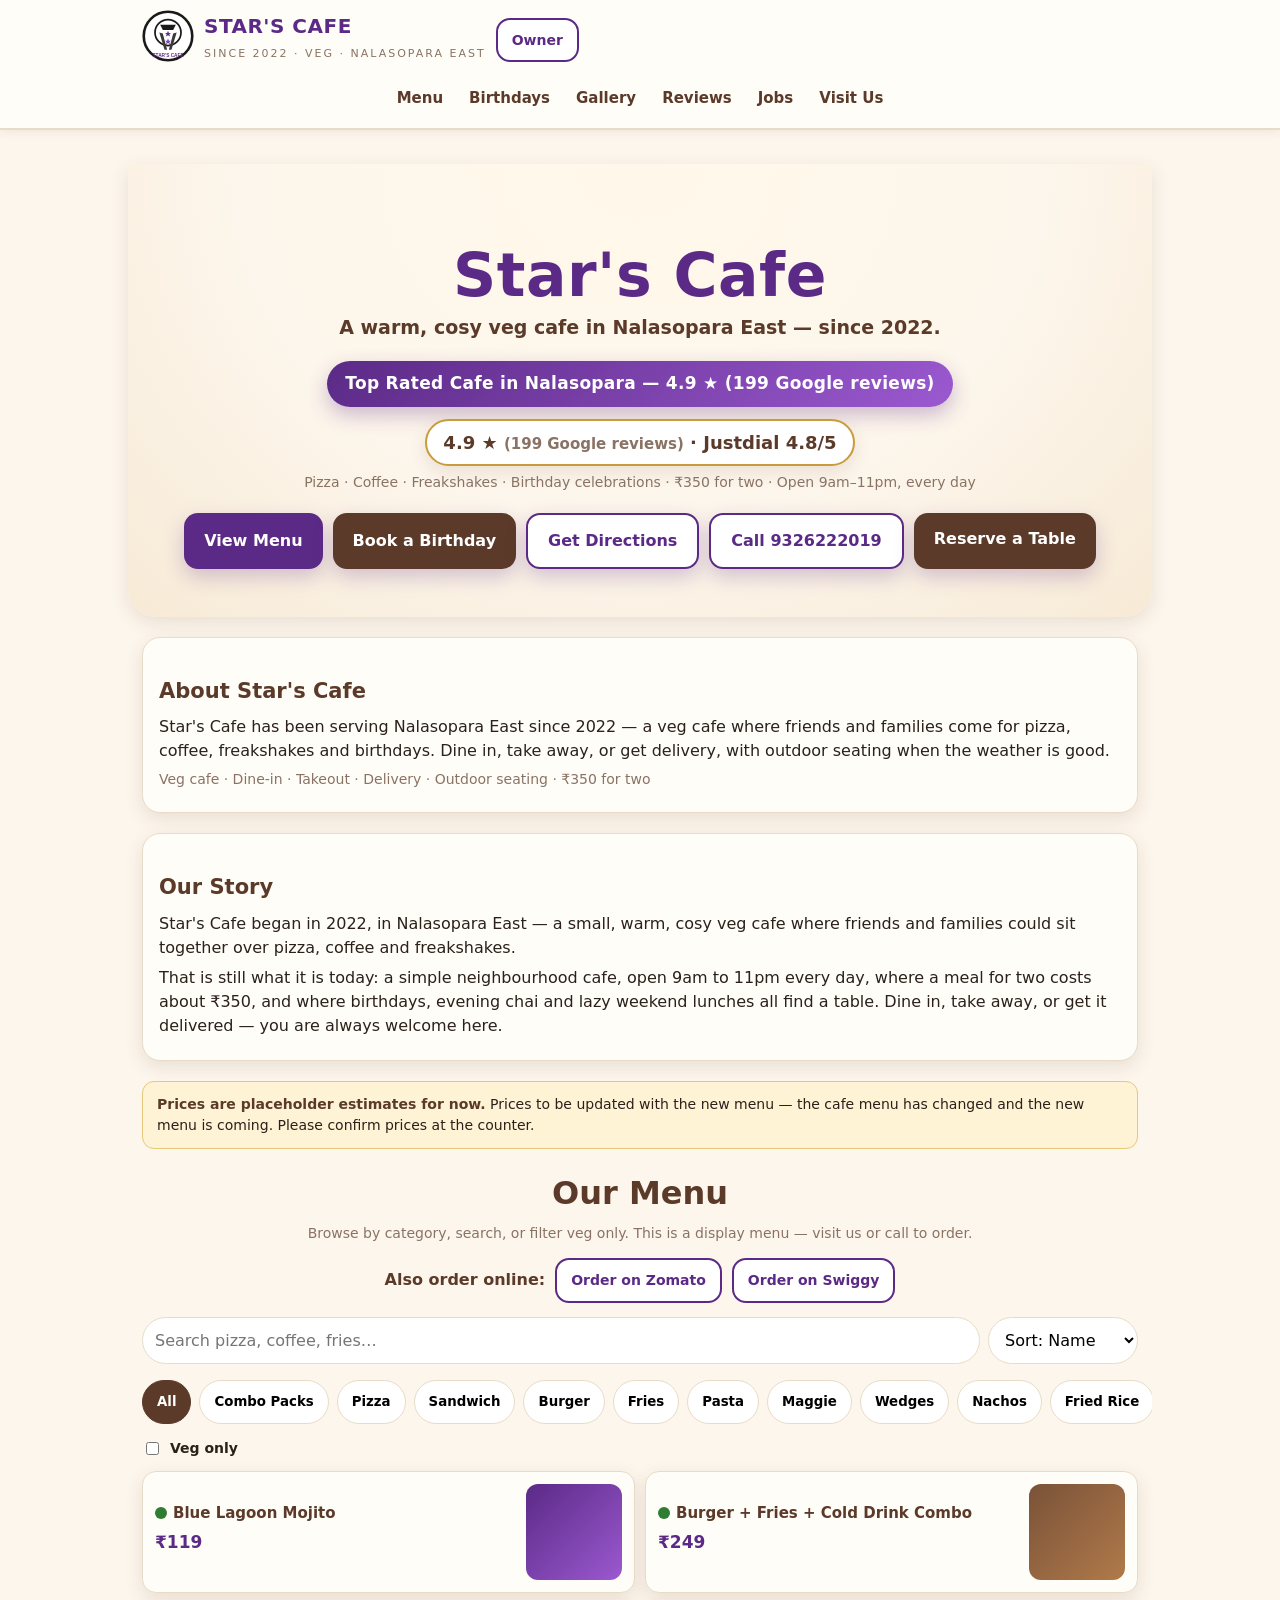
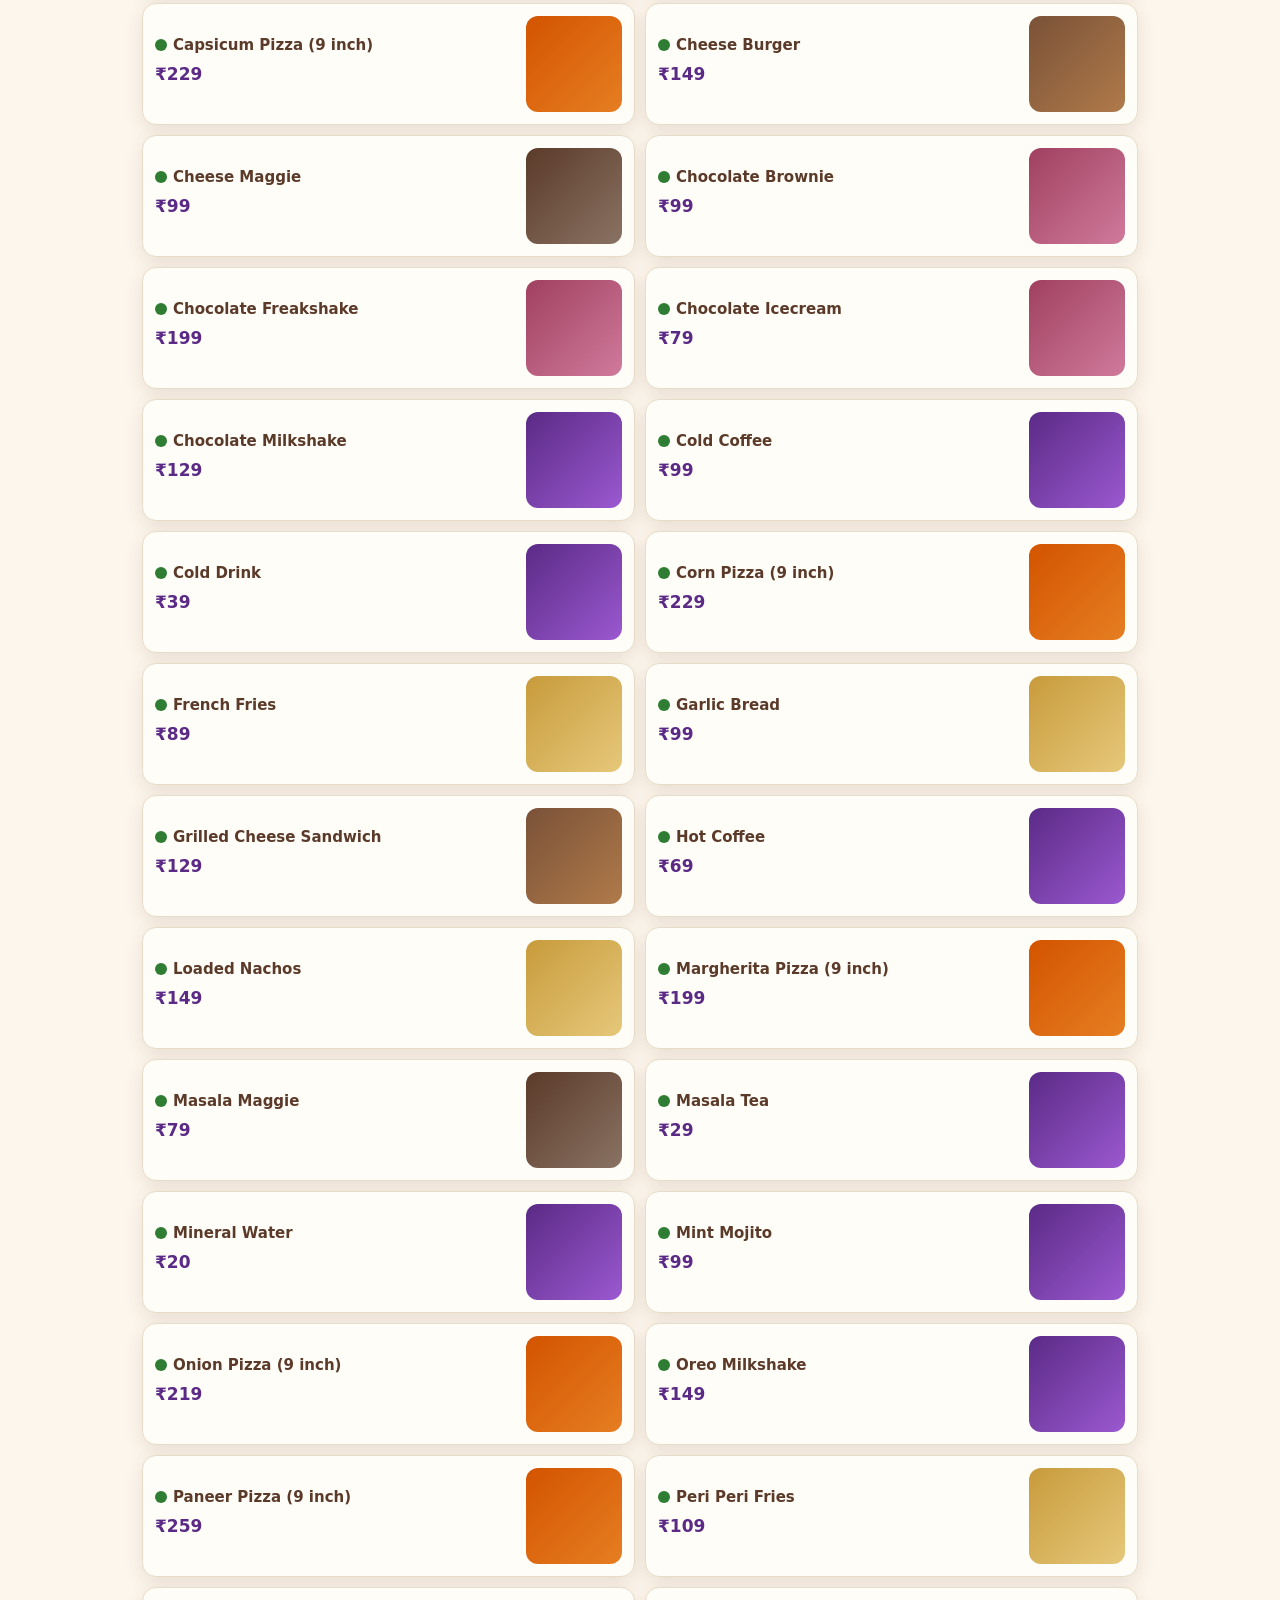
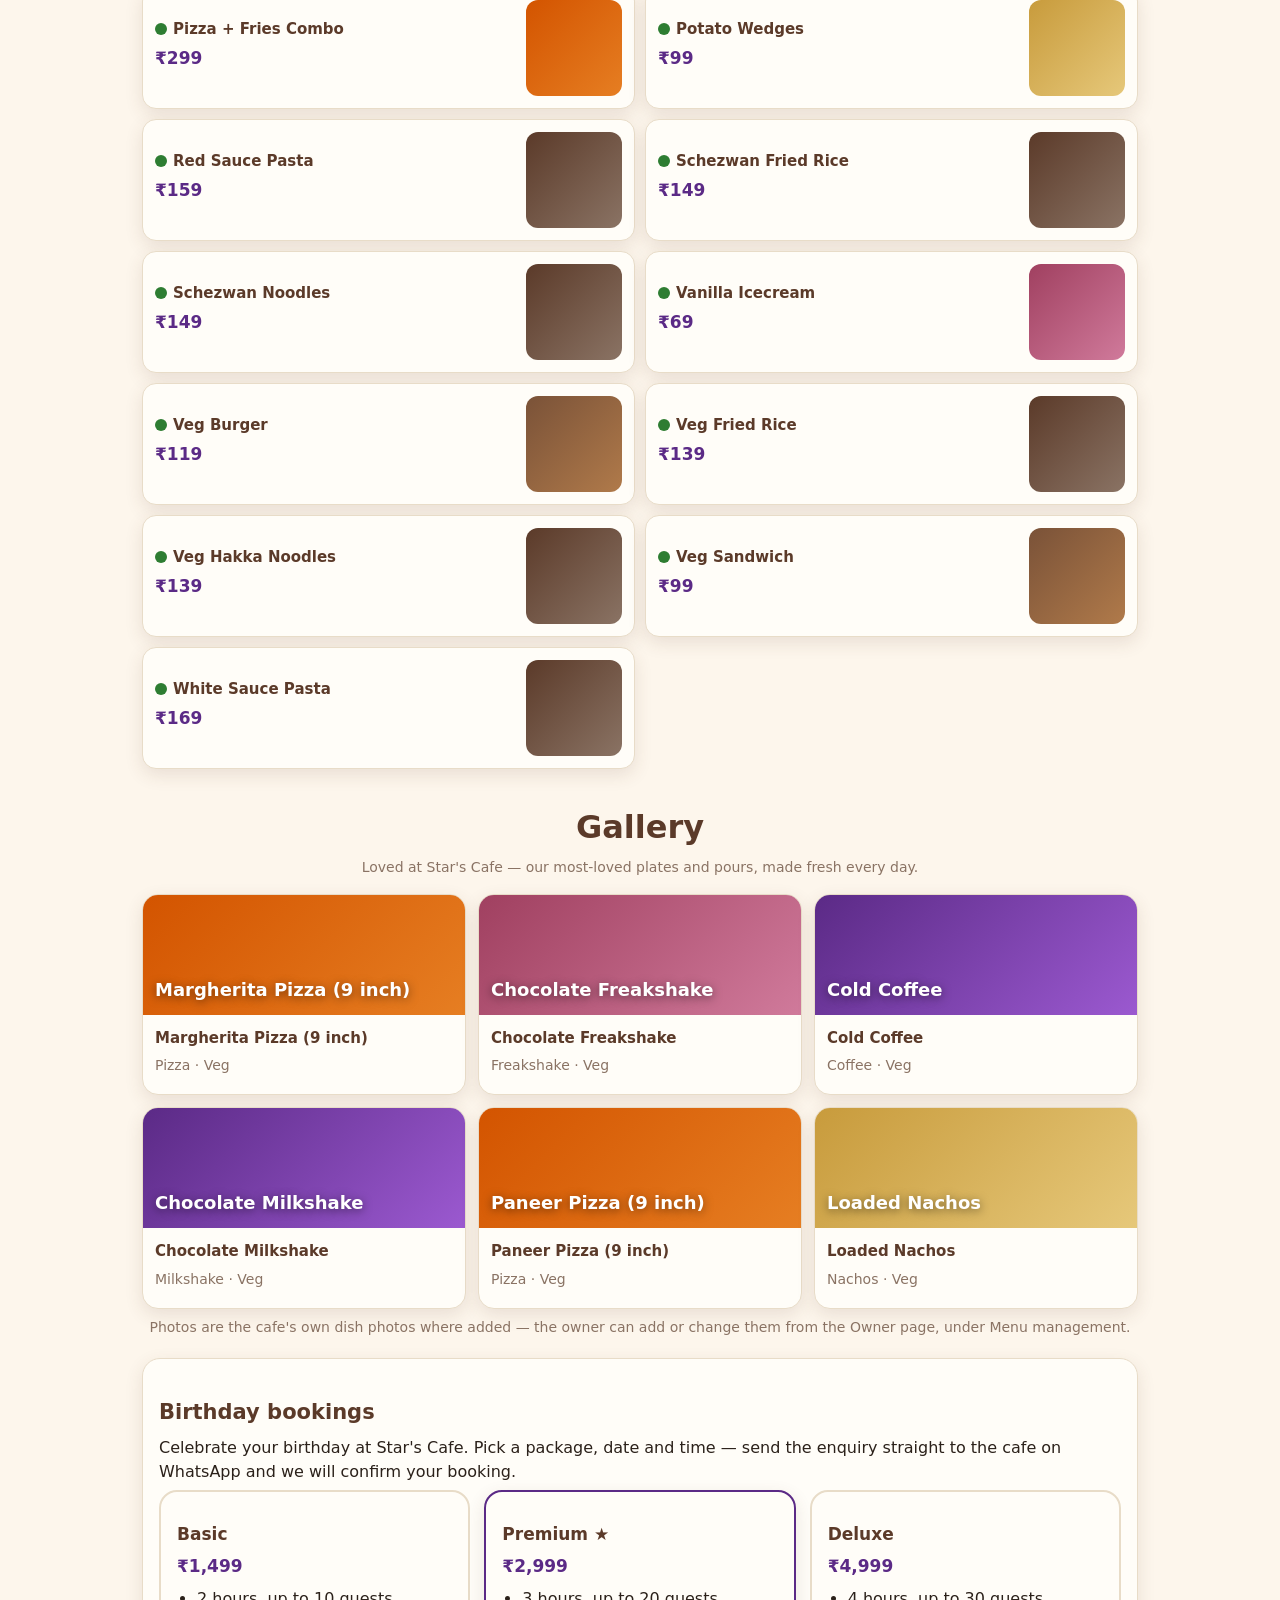
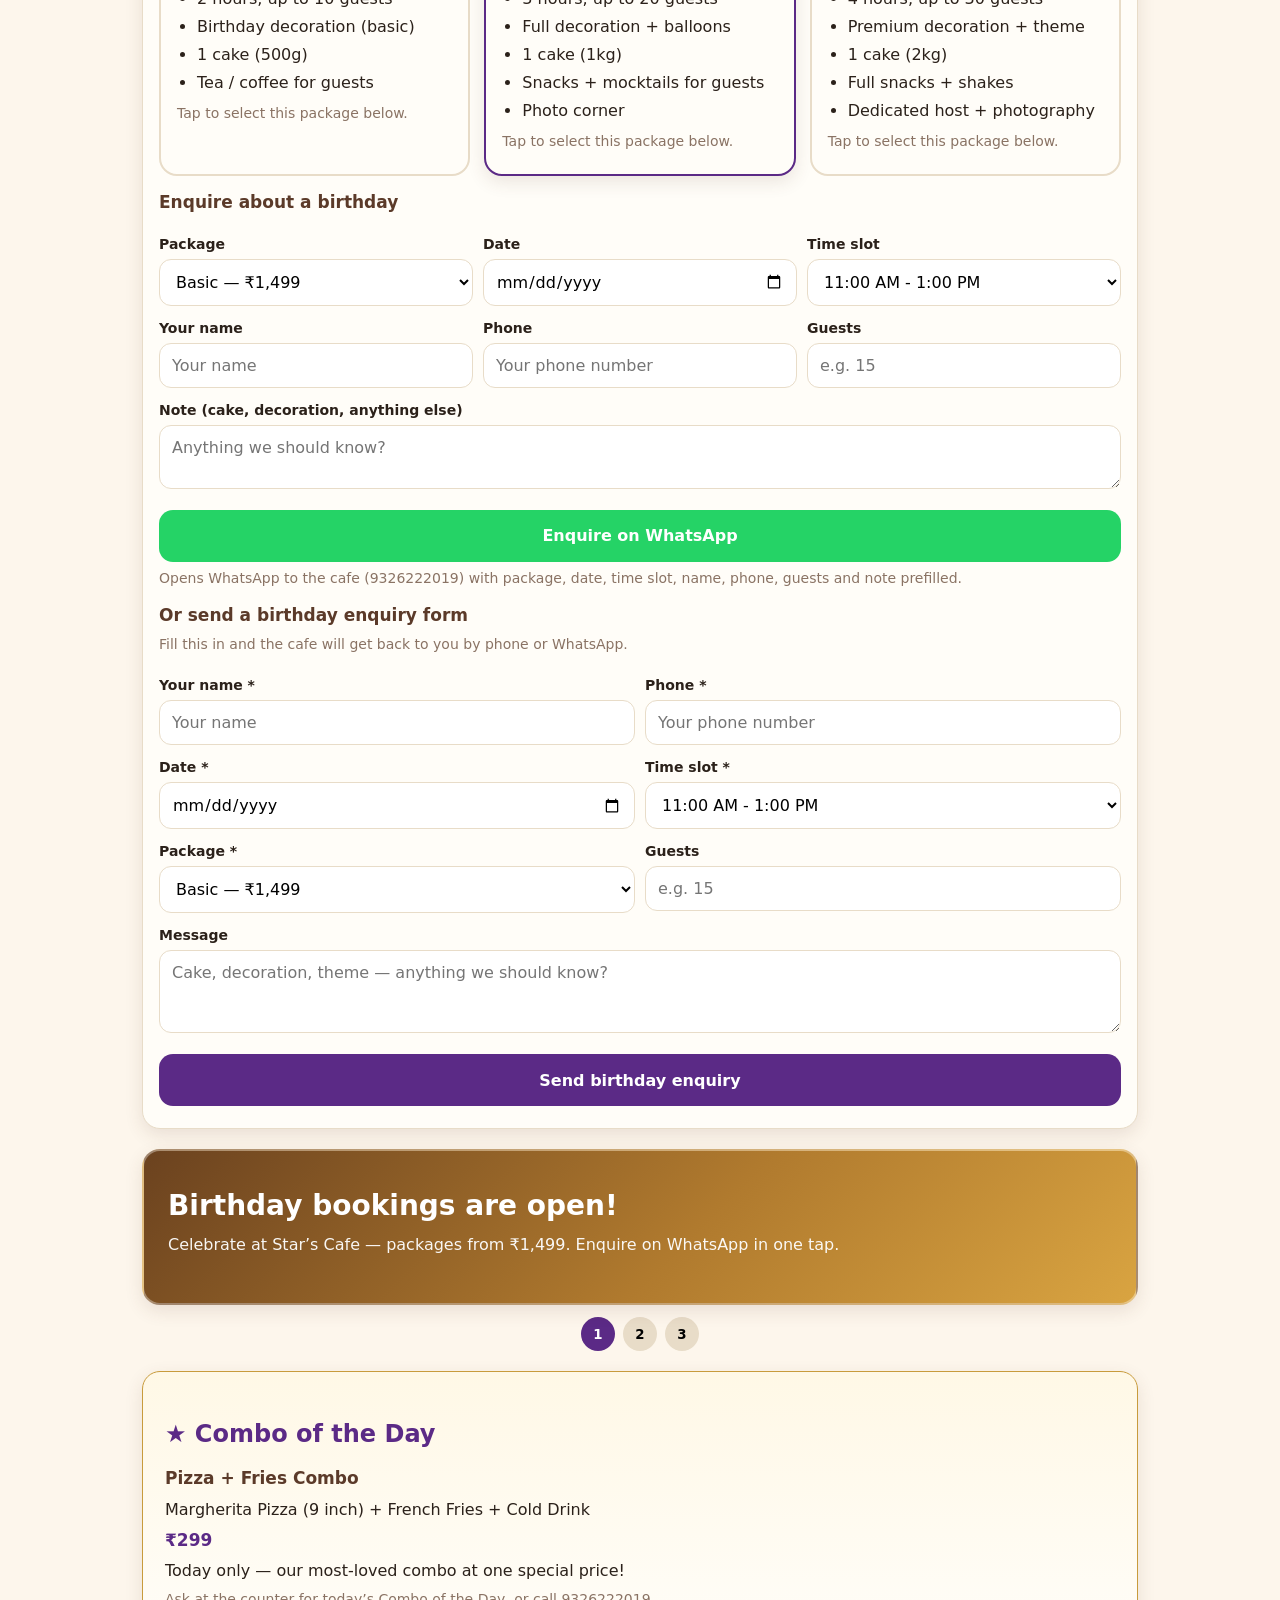
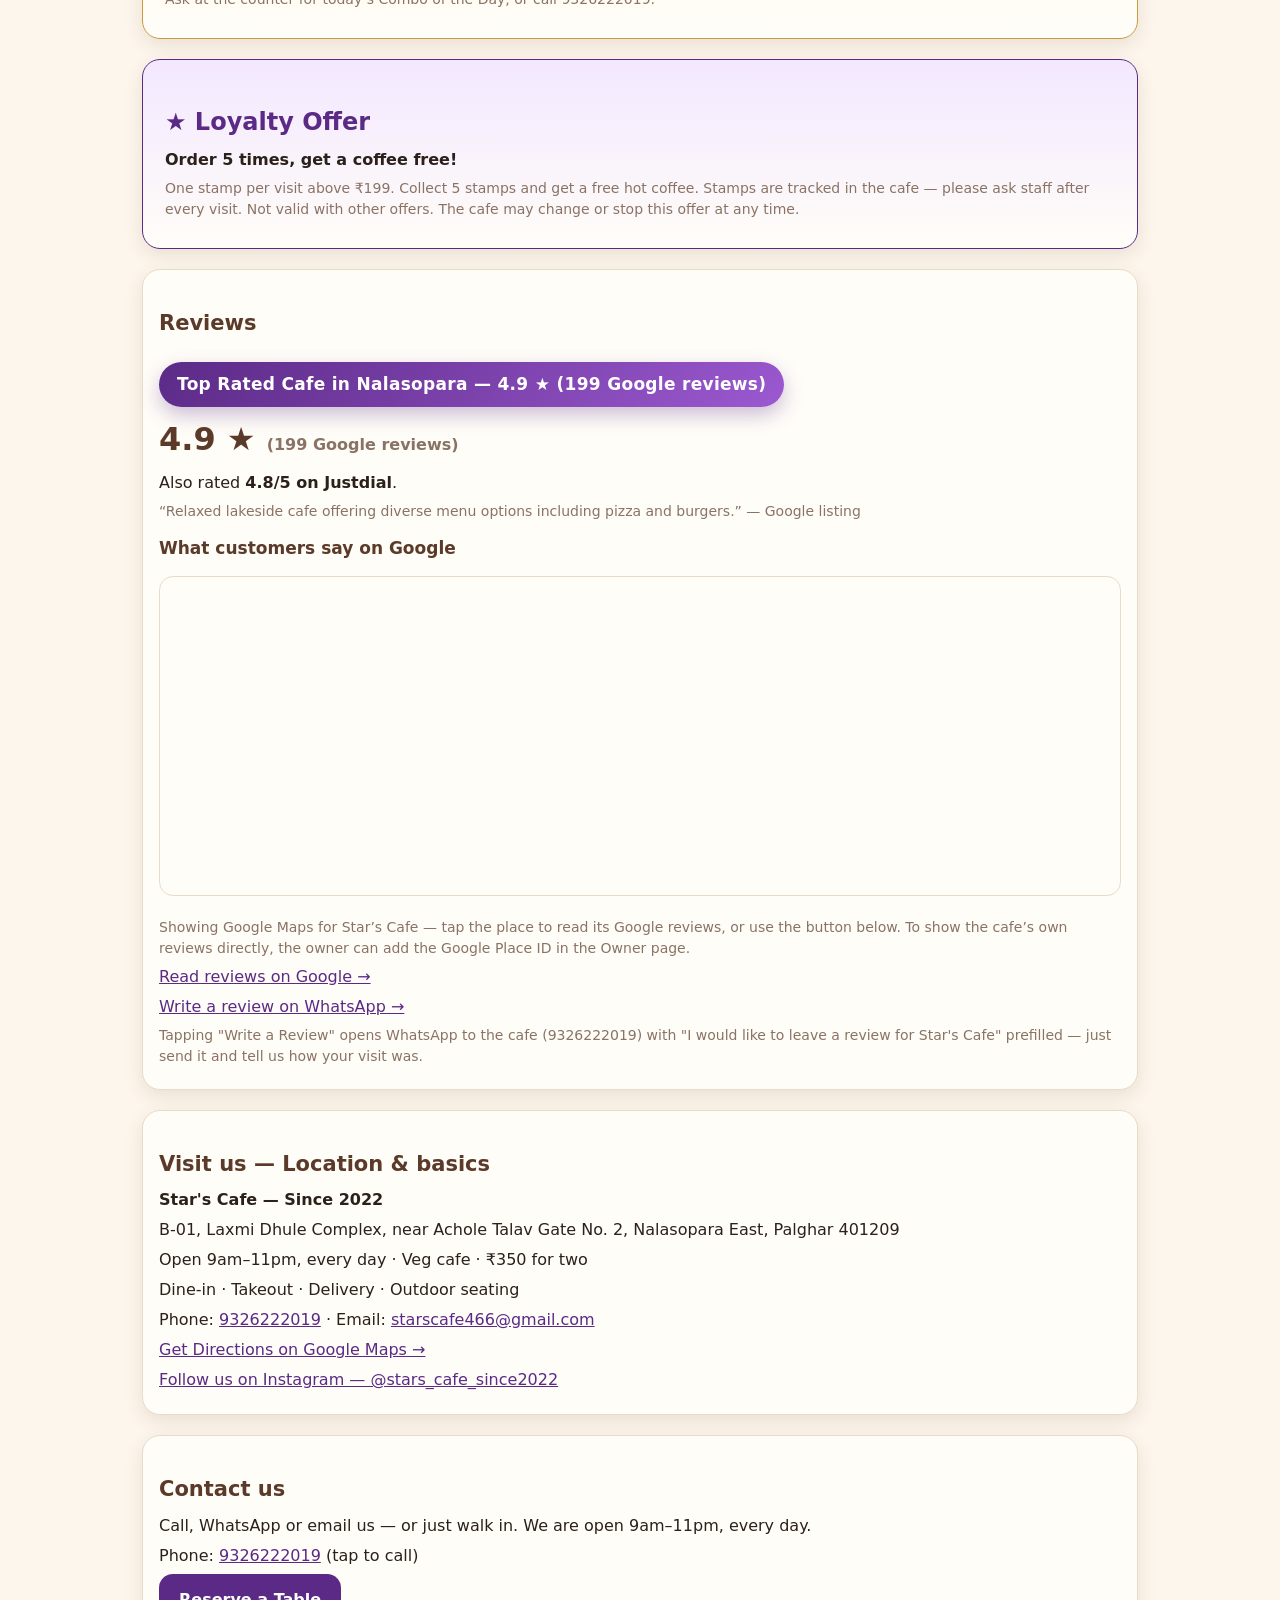
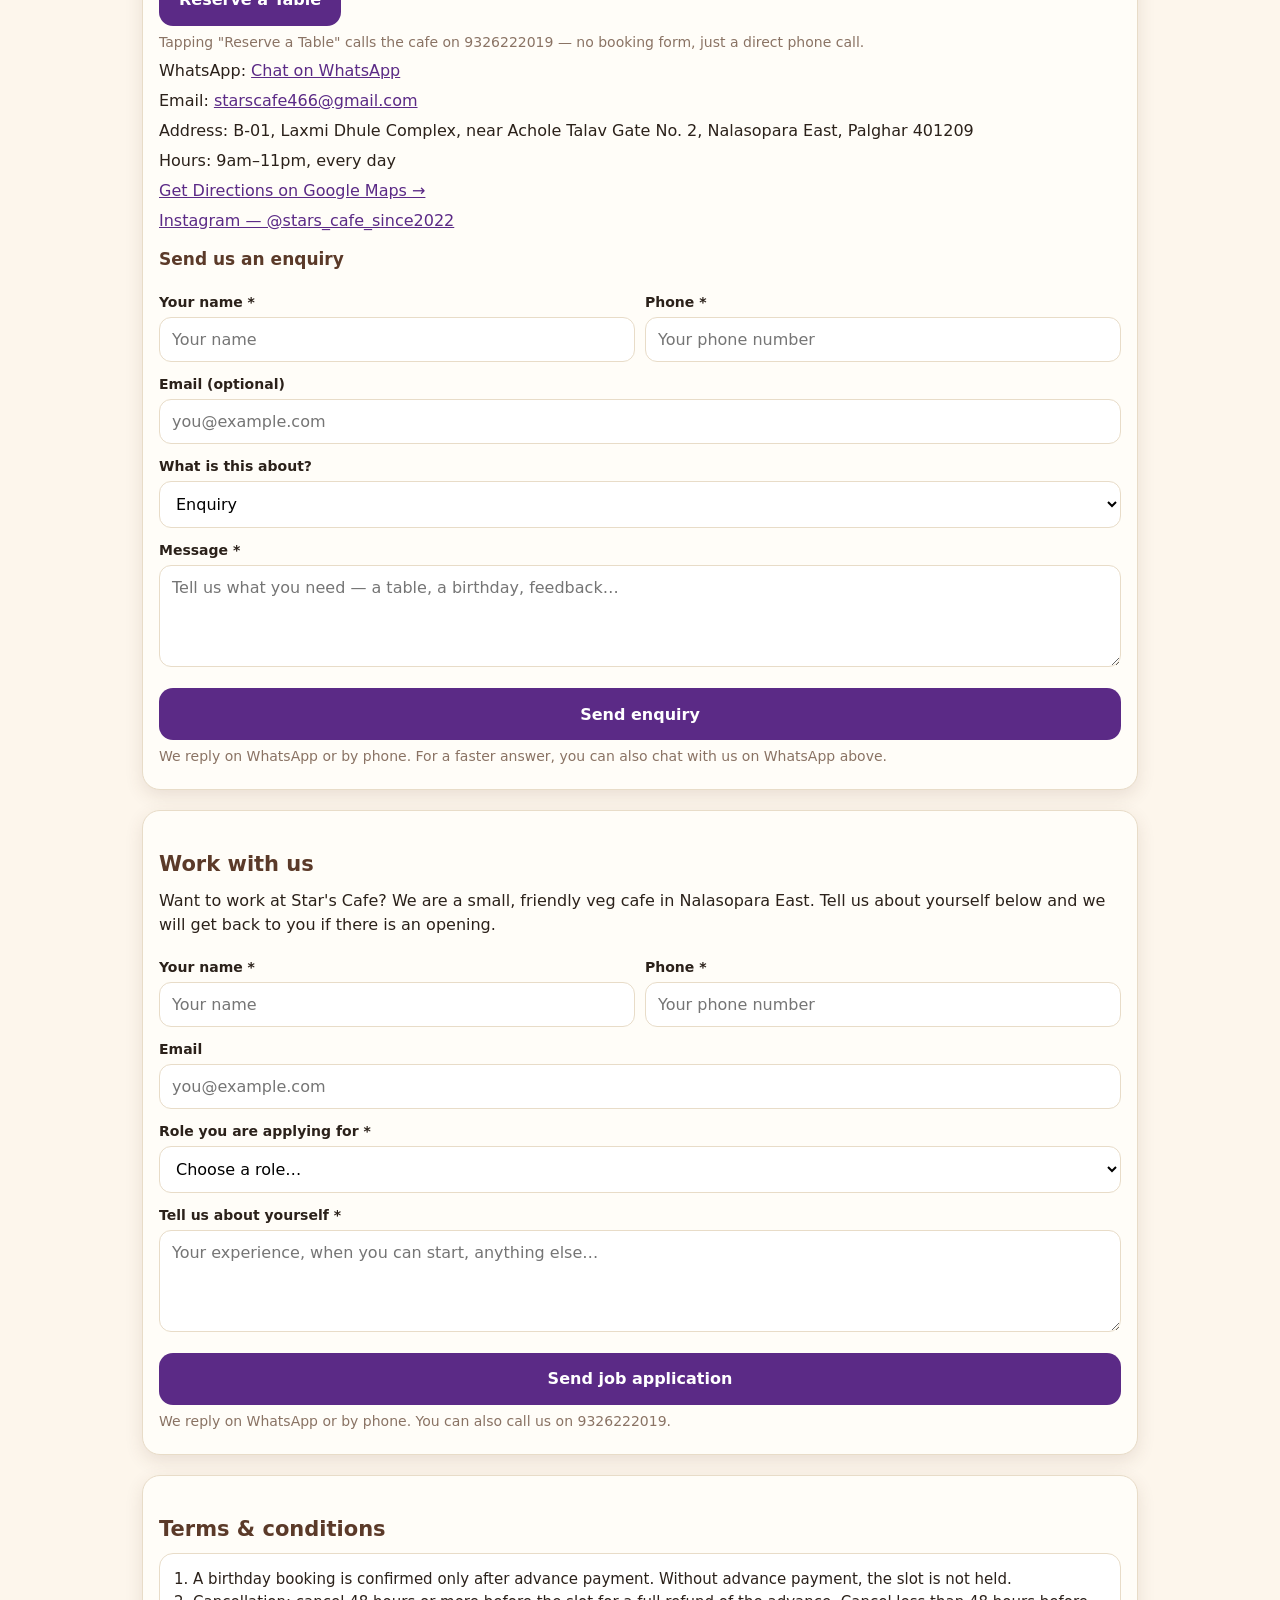
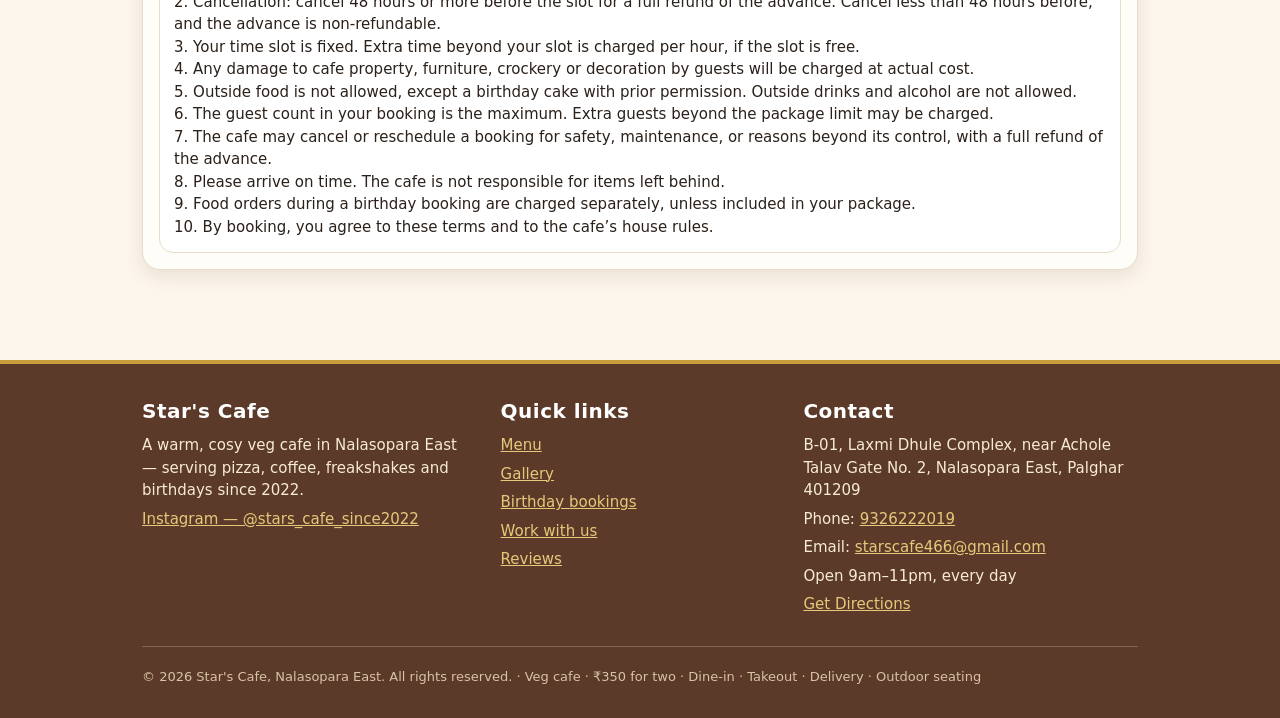
==== index.html @ 6d765e8b "Star's Cafe display website — traditional design, menu, birthday, forms" ====
<!DOCTYPE html>
<html lang="en">
<head>
<meta charset="UTF-8">
<meta name="viewport" content="width=device-width, initial-scale=1.0">
<title>Star's Cafe — Nalasopara East</title>
<meta name="description" content="Star's Cafe, Nalasopara East — a veg cafe since 2022. Pizza, coffee, freakshakes, birthday bookings. Open 9am-11pm daily.">
<link rel="icon" href="logo.jpg">
<link rel="stylesheet" href="styles.css">
</head>
<body>

<header>
  <div class="header-inner">
    <a class="brand" href="#" onclick="showView('site');return false;" aria-label="Star's Cafe home">
      <!-- Real Star's Cafe logo (logo.jpg). The inline SVG below is the fallback if the image fails to load. -->
      <img src="logo.jpg" alt="Star's Cafe logo" onerror="this.style.display='none';var f=document.getElementById('logoFallback');if(f)f.style.display='block'">
      <span id="logoFallback" style="display:none">
      <svg viewBox="0 0 120 120" role="img" aria-label="Star's Cafe logo">
        <circle cx="60" cy="60" r="56" fill="#fff" stroke="#1a1a1a" stroke-width="6"/>
        <circle cx="60" cy="52" r="30" fill="#fff" stroke="#1a1a1a" stroke-width="4"/>
        <path d="M42 34 L78 34 L72 46 L48 46 Z" fill="#1a1a1a"/>
        <circle cx="60" cy="40" r="4" fill="#1a1a1a"/>
        <path d="M60 48 L62 53 L67 53 L63 56 L65 61 L60 58 L55 61 L57 56 L53 53 L58 53 Z" fill="#5b2a86"/>
        <path d="M60 66 L62 71 L67 71 L63 74 L65 79 L60 76 L55 79 L57 74 L53 71 L58 71 Z" fill="#7d3cba"/>
        <path d="M40 52 L52 92 L58 92 L48 54 Z" fill="#3a3a3a"/>
        <path d="M80 52 L68 92 L62 92 L72 54 Z" fill="#3a3a3a"/>
        <text x="60" y="108" text-anchor="middle" font-size="11" font-weight="900" fill="#5b2a86" font-family="Arial,sans-serif">STAR'S CAFE</text>
      </svg>
      </span>
      <span>
        <span class="brand-name">STAR'S CAFE</span><br>
        <span class="brand-sub">Since 2022 &middot; Veg &middot; Nalasopara East</span>
      </span>
    </a>
    <button class="hamburger" id="hamburgerBtn" type="button" aria-label="Open menu" aria-expanded="false" aria-controls="mobileMenu" onclick="toggleMobileMenu()">
      <span></span><span></span><span></span>
    </button>
    <button class="btn small secondary" onclick="showView('owner')">Owner</button>
  </div>
  <!-- Mobile hamburger menu (three-line menu bar): shown on phones only. -->
  <nav class="mobile-menu" id="mobileMenu" aria-label="Menu">
    <a href="#" onclick="goToSection(null);return false;">Home</a>
    <a href="#" onclick="goToSection('menuSection');return false;">Menu</a>
    <a href="#" onclick="goToSection('gallerySection');return false;">Gallery</a>
    <a href="#" onclick="goToSection('birthdayPanel');return false;">Birthday Bookings</a>
    <a href="#" onclick="goToSection('bannerArea');return false;">Offers</a>
    <a href="#" onclick="goToSection('reviewsPanel');return false;">Reviews</a>
    <a href="#" onclick="goToSection('jobsPanel');return false;">Jobs</a>
    <a href="#" onclick="goToSection('locationPanel');return false;">Location</a>
    <a href="#" onclick="goToSection('contactPanel');return false;">Contact</a>
    <a href="https://www.instagram.com/stars_cafe_since2022" target="_blank" rel="noopener" onclick="closeMobileMenu()">Instagram</a>
  </nav>
  <nav class="tabs" aria-label="Sections">
    <a href="#" onclick="showView('site');document.getElementById('menuSection').scrollIntoView({behavior:'smooth'});return false;">Menu</a>
    <a href="#" onclick="showView('site');document.getElementById('birthdayPanel').scrollIntoView({behavior:'smooth'});return false;">Birthdays</a>
    <a href="#" onclick="showView('site');document.getElementById('gallerySection').scrollIntoView({behavior:'smooth'});return false;">Gallery</a>
    <a href="#" onclick="showView('site');document.getElementById('reviewsPanel').scrollIntoView({behavior:'smooth'});return false;">Reviews</a>
    <a href="#" onclick="showView('site');document.getElementById('jobsPanel').scrollIntoView({behavior:'smooth'});return false;">Jobs</a>
    <a href="#" onclick="showView('site');document.getElementById('locationPanel').scrollIntoView({behavior:'smooth'});return false;">Visit Us</a>
  </nav>
</header>

<main>
  <!-- ================= DISPLAY SITE ================= -->
  <section id="view-site" class="view active">
    <section class="hero" aria-label="Star's Cafe">
      <img class="hero-logo" src="logo.jpg" alt="Star's Cafe logo" onerror="this.style.display='none'">
      <h1>Star's Cafe</h1>
      <p class="hero-tag">A warm, cosy veg cafe in Nalasopara East — since 2022.</p>
      <p class="top-badge">Top Rated Cafe in Nalasopara &mdash; 4.9 &#9733; (199 Google reviews)</p>
      <p class="rating-badge" aria-label="Google rating 4.9 out of 5 from 199 Google reviews">4.9 &#9733; <span>(199 Google reviews)</span> &middot; Justdial 4.8/5</p>
      <p class="muted">Pizza &middot; Coffee &middot; Freakshakes &middot; Birthday celebrations &middot; ₹350 for two &middot; Open 9am&ndash;11pm, every day</p>
      <div class="hero-cta">
        <button class="btn" onclick="document.getElementById('menuSection').scrollIntoView({behavior:'smooth'})">View Menu</button>
        <button class="btn brown" onclick="document.getElementById('birthdayPanel').scrollIntoView({behavior:'smooth'})">Book a Birthday</button>
        <a class="btn secondary" href="https://www.google.com/maps/search/?api=1&amp;query=Star%27s+Cafe+Nalasopara+East" target="_blank" rel="noopener">Get Directions</a>
        <a class="btn secondary" href="tel:+919326222019">Call 9326222019</a>
        <a class="btn brown" href="tel:+919326222019">Reserve a Table</a>
      </div>
    </section>

    <section class="panel" id="aboutPanel">
      <h2>About Star's Cafe</h2>
      <p>Star's Cafe has been serving Nalasopara East since 2022 — a veg cafe where friends and families come for pizza, coffee, freakshakes and birthdays. Dine in, take away, or get delivery, with outdoor seating when the weather is good.</p>
      <p class="muted">Veg cafe &middot; Dine-in &middot; Takeout &middot; Delivery &middot; Outdoor seating &middot; ₹350 for two</p>
    </section>

    <section class="panel reveal" id="storyPanel">
      <h2>Our Story</h2>
      <p>Star's Cafe began in 2022, in Nalasopara East — a small, warm, cosy veg cafe where friends and families could sit together over pizza, coffee and freakshakes.</p>
      <p>That is still what it is today: a simple neighbourhood cafe, open 9am to 11pm every day, where a meal for two costs about ₹350, and where birthdays, evening chai and lazy weekend lunches all find a table. Dine in, take away, or get it delivered — you are always welcome here.</p>
    </section>

    <div class="notice reveal"><b>Prices are placeholder estimates for now.</b> Prices to be updated with the new menu — the cafe menu has changed and the new menu is coming. Please confirm prices at the counter.</div>

    <section id="menuSection" aria-label="Menu">
    <h1>Our Menu</h1>
    <p class="muted">Browse by category, search, or filter veg only. This is a display menu — visit us or call to order.</p>
    <p class="order-links">Also order online:
      <a class="btn secondary small" href="https://www.zomato.com/search?q=Star%27s+Cafe+Nalasopara+East" target="_blank" rel="noopener">Order on Zomato</a>
      <a class="btn secondary small" href="https://www.swiggy.com/search?query=Star%27s+Cafe+Nalasopara+East" target="_blank" rel="noopener">Order on Swiggy</a>
    </p>
    <div class="toolbar">
      <input id="searchInput" type="search" placeholder="Search pizza, coffee, fries&hellip;" oninput="renderMenu()">
      <select id="sortSelect" onchange="renderMenu()" aria-label="Sort menu">
        <option value="name">Sort: Name</option>
        <option value="low">Price: Low to High</option>
        <option value="high">Price: High to Low</option>
      </select>
    </div>
    <div class="chips" id="categoryChips"></div>
    <label class="veg-toggle"><input type="checkbox" id="vegOnly" onchange="renderMenu()"> Veg only</label>

    <div class="menu-grid" id="menuGrid"></div>
    </section>

    <section id="gallerySection" class="reveal" aria-label="Gallery">
      <h1 class="section-title">Gallery</h1>
      <p class="muted section-sub">Loved at Star's Cafe — our most-loved plates and pours, made fresh every day.</p>
      <div class="gallery-grid" id="galleryGrid"></div>
      <p class="muted section-sub">Photos are the cafe's own dish photos where added — the owner can add or change them from the Owner page, under Menu management.</p>
    </section>

    <div class="panel" id="birthdayPanel">
      <h2>Birthday bookings</h2>
      <p>Celebrate your birthday at Star's Cafe. Pick a package, date and time — send the enquiry straight to the cafe on WhatsApp and we will confirm your booking.</p>
      <div class="pkg-grid" id="packageGrid"></div>
      <h3>Enquire about a birthday</h3>
      <div class="row">
        <div><label for="bkPackage">Package</label><select id="bkPackage"></select></div>
        <div><label for="bkDate">Date</label><input id="bkDate" type="date"></div>
        <div><label for="bkTime">Time slot</label><select id="bkTime"></select></div>
      </div>
      <div class="row">
        <div><label for="bkName">Your name</label><input id="bkName" type="text" placeholder="Your name"></div>
        <div><label for="bkPhone">Phone</label><input id="bkPhone" type="tel" placeholder="Your phone number"></div>
        <div><label for="bkGuests">Guests</label><input id="bkGuests" type="number" min="1" placeholder="e.g. 15"></div>
      </div>
      <label for="bkNote">Note (cake, decoration, anything else)</label>
      <textarea id="bkNote" rows="2" placeholder="Anything we should know?"></textarea>
      <p style="margin-top:14px"><button class="btn whatsapp block" onclick="bookBirthdayWhatsApp()">Enquire on WhatsApp</button></p>
      <p class="muted">Opens WhatsApp to the cafe (9326222019) with package, date, time slot, name, phone, guests and note prefilled.</p>
      <h3>Or send a birthday enquiry form</h3>
      <p class="muted">Fill this in and the cafe will get back to you by phone or WhatsApp.</p>
      <!-- Netlify Form: plain HTML (no JS submit) so Netlify captures submissions. -->
      <form name="birthday" method="POST" data-netlify="true" data-netlify-honeypot="bot-field" class="contact-form">
        <input type="hidden" name="form-name" value="birthday">
        <p class="hp-field"><label>Don&rsquo;t fill this out if you&rsquo;re human: <input name="bot-field"></label></p>
        <div class="row">
          <div><label for="bfName">Your name *</label><input id="bfName" name="name" type="text" placeholder="Your name" required></div>
          <div><label for="bfPhone">Phone *</label><input id="bfPhone" name="phone" type="tel" placeholder="Your phone number" required></div>
        </div>
        <div class="row">
          <div><label for="bfDate">Date *</label><input id="bfDate" name="date" type="date" required></div>
          <div><label for="bfTime">Time slot *</label><select id="bfTime" name="time-slot" required></select></div>
        </div>
        <div class="row">
          <div><label for="bfPackage">Package *</label><select id="bfPackage" name="package" required></select></div>
          <div><label for="bfGuests">Guests</label><input id="bfGuests" name="guests" type="number" min="1" placeholder="e.g. 15"></div>
        </div>
        <label for="bfMessage">Message</label>
        <textarea id="bfMessage" name="message" rows="3" placeholder="Cake, decoration, theme — anything we should know?"></textarea>
        <p style="margin-top:14px"><button type="submit" class="btn block">Send birthday enquiry</button></p>
      </form>
    </div>

    <div id="bannerArea"></div>
    <div class="banner-nav" id="bannerNav"></div>
    <div id="comboArea"></div>
    <div id="loyaltyArea"></div>

    <div class="panel" id="reviewsPanel">
      <h2>Reviews</h2>
      <p class="top-badge">Top Rated Cafe in Nalasopara &mdash; 4.9 &#9733; (199 Google reviews)</p>
      <p class="rating-big" aria-label="Google rating 4.9 out of 5 from 199 Google reviews">4.9 &#9733; <span>(199 Google reviews)</span></p>
      <p>Also rated <b>4.8/5 on Justdial</b>.</p>
      <p class="muted">&ldquo;Relaxed lakeside cafe offering diverse menu options including pizza and burgers.&rdquo; &mdash; Google listing</p>
      <h3>What customers say on Google</h3>
      <iframe id="googleReviewsFrame" title="Star's Cafe on Google Maps — reviews" loading="lazy" referrerpolicy="no-referrer-when-downgrade" src="https://maps.google.com/maps?q=Star%27s+Cafe+Nalasopara+East&amp;output=embed"></iframe>
      <p class="muted" id="googleReviewsNote">Showing Google Maps for Star's Cafe — tap the place to read its Google reviews, or use the button below. To show the cafe's own reviews directly, the owner can add the Google Place ID in the Owner page.</p>
      <p><a id="googleReviewsBtn" href="https://www.google.com/search?q=Star%27s+Cafe+Nalasopara+East+reviews" target="_blank" rel="noopener">Read reviews on Google &rarr;</a></p>
      <p><a href="https://wa.me/919326222019?text=I%20would%20like%20to%20leave%20a%20review%20for%20Star%27s%20Cafe" target="_blank" rel="noopener">Write a review on WhatsApp &rarr;</a></p>
      <p class="muted">Tapping "Write a Review" opens WhatsApp to the cafe (9326222019) with "I would like to leave a review for Star's Cafe" prefilled — just send it and tell us how your visit was.</p>
    </div>

    <div class="panel" id="locationPanel">
      <h2>Visit us — Location &amp; basics</h2>
      <p><b>Star's Cafe — Since 2022</b></p>
      <p>B-01, Laxmi Dhule Complex, near Achole Talav Gate No. 2, Nalasopara East, Palghar 401209</p>
      <p>Open 9am&ndash;11pm, every day &middot; Veg cafe &middot; ₹350 for two</p>
      <p>Dine-in &middot; Takeout &middot; Delivery &middot; Outdoor seating</p>
      <p>Phone: <a href="tel:+919326222019">9326222019</a> &middot; Email: <a href="mailto:starscafe466@gmail.com">starscafe466@gmail.com</a></p>
      <p><a href="https://www.google.com/maps/search/?api=1&amp;query=Star%27s+Cafe+Nalasopara+East" target="_blank" rel="noopener">Get Directions on Google Maps &rarr;</a></p>
      <p><a href="https://www.instagram.com/stars_cafe_since2022" target="_blank" rel="noopener">Follow us on Instagram — @stars_cafe_since2022</a></p>
    </div>

    <div class="panel" id="contactPanel">
      <h2>Contact us</h2>
      <p>Call, WhatsApp or email us — or just walk in. We are open 9am&ndash;11pm, every day.</p>
      <p>Phone: <a href="tel:+919326222019">9326222019</a> (tap to call)</p>
      <p><a class="btn" href="tel:+919326222019">Reserve a Table</a></p>
      <p class="muted">Tapping "Reserve a Table" calls the cafe on 9326222019 — no booking form, just a direct phone call.</p>
      <p>WhatsApp: <a href="https://wa.me/919326222019" target="_blank" rel="noopener">Chat on WhatsApp</a></p>
      <p>Email: <a href="mailto:starscafe466@gmail.com">starscafe466@gmail.com</a></p>
      <p>Address: B-01, Laxmi Dhule Complex, near Achole Talav Gate No. 2, Nalasopara East, Palghar 401209</p>
      <p>Hours: 9am&ndash;11pm, every day</p>
      <p><a href="https://www.google.com/maps/search/?api=1&amp;query=Star%27s+Cafe+Nalasopara+East" target="_blank" rel="noopener">Get Directions on Google Maps &rarr;</a></p>
      <p><a href="https://www.instagram.com/stars_cafe_since2022" target="_blank" rel="noopener">Instagram — @stars_cafe_since2022</a></p>

      <h3>Send us an enquiry</h3>
      <!-- Netlify Form: plain HTML form (no JS submit) so Netlify captures submissions.
           No action attribute = Netlify shows its default thank-you page after sending. -->
      <form name="contact" method="POST" data-netlify="true" data-netlify-honeypot="bot-field" class="contact-form">
        <input type="hidden" name="form-name" value="contact">
        <p class="hp-field"><label>Don&rsquo;t fill this out if you&rsquo;re human: <input name="bot-field"></label></p>
        <div class="row">
          <div><label for="cfName">Your name *</label><input id="cfName" name="name" type="text" placeholder="Your name" required></div>
          <div><label for="cfPhone">Phone *</label><input id="cfPhone" name="phone" type="tel" placeholder="Your phone number" required></div>
        </div>
        <label for="cfEmail">Email (optional)</label>
        <input id="cfEmail" name="email" type="email" placeholder="you@example.com">
        <label for="cfType">What is this about?</label>
        <select id="cfType" name="subject">
          <option value="Enquiry">Enquiry</option>
          <option value="Birthday Booking">Birthday Booking</option>
          <option value="Feedback">Feedback</option>
        </select>
        <label for="cfMessage">Message *</label>
        <textarea id="cfMessage" name="message" rows="4" placeholder="Tell us what you need — a table, a birthday, feedback…" required></textarea>
        <p style="margin-top:14px"><button type="submit" class="btn block">Send enquiry</button></p>
        <p class="muted">We reply on WhatsApp or by phone. For a faster answer, you can also chat with us on WhatsApp above.</p>
      </form>
    </div>

    <div class="panel" id="jobsPanel">
      <h2>Work with us</h2>
      <p>Want to work at Star's Cafe? We are a small, friendly veg cafe in Nalasopara East. Tell us about yourself below and we will get back to you if there is an opening.</p>
      <!-- Netlify Form: plain HTML (no JS submit) so Netlify captures submissions. -->
      <form name="job" method="POST" data-netlify="true" data-netlify-honeypot="bot-field" class="contact-form">
        <input type="hidden" name="form-name" value="job">
        <p class="hp-field"><label>Don&rsquo;t fill this out if you&rsquo;re human: <input name="bot-field"></label></p>
        <div class="row">
          <div><label for="jfName">Your name *</label><input id="jfName" name="name" type="text" placeholder="Your name" required></div>
          <div><label for="jfPhone">Phone *</label><input id="jfPhone" name="phone" type="tel" placeholder="Your phone number" required></div>
        </div>
        <label for="jfEmail">Email</label>
        <input id="jfEmail" name="email" type="email" placeholder="you@example.com">
        <label for="jfRole">Role you are applying for *</label>
        <select id="jfRole" name="role" required>
          <option value="">Choose a role…</option>
          <option value="Server / Waiter">Server / Waiter</option>
          <option value="Kitchen / Cook">Kitchen / Cook</option>
          <option value="Barista / Beverage maker">Barista / Beverage maker</option>
          <option value="Cashier">Cashier</option>
          <option value="Cleaner / Helper">Cleaner / Helper</option>
          <option value="Other">Other</option>
        </select>
        <label for="jfMessage">Tell us about yourself *</label>
        <textarea id="jfMessage" name="message" rows="4" placeholder="Your experience, when you can start, anything else…" required></textarea>
        <p style="margin-top:14px"><button type="submit" class="btn block">Send job application</button></p>
        <p class="muted">We reply on WhatsApp or by phone. You can also call us on 9326222019.</p>
      </form>
    </div>

    <div class="panel">
      <h2>Terms &amp; conditions</h2>
      <div class="terms" id="termsText"></div>
    </div>
  </section>

  <!-- ================= OWNER ONLY ================= -->
  <section id="view-owner" class="view">
    <div id="ownerLogin" class="panel login-box">
      <h1>Owner login</h1>
      <p class="muted">The owner page is accessible to all owners, for editing the display website — menu, packages, banners, combo, loyalty offer, terms and Google Reviews settings.</p>
      <p class="notice"><b>Demo login:</b> username <b>owner</b> &middot; password <b>stars123</b> — demo only, not real security.</p>
      <label for="ownerUser">Username</label><input id="ownerUser" type="text" autocomplete="username">
      <label for="ownerPass">Password</label><input id="ownerPass" type="password" autocomplete="current-password">
      <p style="margin-top:14px"><button class="btn block" onclick="login('owner')">Log in as owner</button></p>
      <p class="muted" id="ownerLoginMsg"></p>
    </div>
    <div id="ownerApp" class="hidden">
      <h1>Owner dashboard — edit the website</h1>
      <p class="muted">Edit everything visitors see on the display site. <button class="btn small secondary" onclick="logout('owner')">Log out</button> <button class="btn small secondary" onclick="showView('site')">Back to site</button></p>
      <div class="stats">
        <div class="stat"><b id="ownMenuCount">0</b>Menu items</div>
        <div class="stat"><b id="ownBannerCount">0</b>Banners</div>
        <div class="stat"><b id="ownPkgCount">0</b>Birthday packages</div>
        <div class="stat"><b id="ownBookingCount">0</b>Birthday enquiries</div>
      </div>
      <h2>Menu management</h2>
      <div id="ownerMenu"></div>
      <h2>Add a menu item</h2>
      <div class="panel">
        <div class="row">
          <div><label for="newName">Name</label><input id="newName" type="text"></div>
          <div><label for="newCat">Category</label><input id="newCat" type="text" placeholder="e.g. Pizza"></div>
          <div><label for="newPrice">Price (₹)</label><input id="newPrice" type="number" min="0"></div>
        </div>
        <label class="veg-toggle"><input type="checkbox" id="newVeg" checked> Veg</label>
        <label for="newPhoto">Food photo (optional)</label>
        <input id="newPhoto" type="file" accept="image/*" onchange="onMenuPhotoChange(this)">
        <p class="muted">Optional — add a photo of the food if you want. It replaces the coloured placeholder on the menu card. Photos are shrunk to fit (max about 180 KB).</p>
        <img id="newPhotoPreview" class="hidden food-photo-preview" alt="New item food photo preview">
        <p><button type="button" id="newPhotoRemove" class="btn small secondary hidden" onclick="removeMenuPhoto()">Remove photo</button></p>
        <p><button class="btn" onclick="addMenuItem()">Add item</button></p>
      </div>
      <h2>Birthday packages — edit</h2>
      <p class="muted">Edit package names, prices and what's included. Changes show on the site immediately.</p>
      <div id="packageEditor"></div>
      <h2>Banner offers — edit</h2>
      <p class="muted">Add, edit, enable or disable offer banners and the birthday banner.</p>
      <div id="bannerEditor"></div>
      <p><button class="btn small" onclick="addBanner()">+ Add banner</button></p>
      <h2>Combo of the Day — edit</h2>
      <p class="muted">Set the combo name, what's in it, its price and its banner. Turn it off to hide it from the site.</p>
      <div id="comboEditor"></div>
      <h2>Loyalty Offer — edit</h2>
      <p class="muted">Set the loyalty offer and its terms. Turn it off to hide it from the site.</p>
      <div id="loyaltyEditor"></div>
      <h2>Google Reviews — edit</h2>
      <p class="muted">Paste the cafe's Google Place ID and/or Google Maps reviews link so customers see the cafe's own Google reviews on the site.</p>
      <div id="googleEditor"></div>
      <h2>Terms &amp; conditions — edit</h2>
      <textarea id="termsEditor" rows="12"></textarea>
      <p><button class="btn" onclick="saveTerms()">Save terms &amp; conditions</button> <span class="muted" id="termsSaved"></span></p>
      <h2>Birthday enquiries</h2>
      <div id="ownerBookings"></div>
    </div>
  </section>
</main>

<footer>
  <div class="footer-inner">
    <div class="footer-grid">
      <div class="footer-col">
        <h3>Star's Cafe</h3>
        <p>A warm, cosy veg cafe in Nalasopara East — serving pizza, coffee, freakshakes and birthdays since 2022.</p>
        <p><a href="https://www.instagram.com/stars_cafe_since2022" target="_blank" rel="noopener">Instagram — @stars_cafe_since2022</a></p>
      </div>
      <div class="footer-col">
        <h3>Quick links</h3>
        <p><a href="#" onclick="showView('site');document.getElementById('menuSection').scrollIntoView({behavior:'smooth'});return false;">Menu</a></p>
        <p><a href="#" onclick="showView('site');document.getElementById('gallerySection').scrollIntoView({behavior:'smooth'});return false;">Gallery</a></p>
        <p><a href="#" onclick="showView('site');document.getElementById('birthdayPanel').scrollIntoView({behavior:'smooth'});return false;">Birthday bookings</a></p>
        <p><a href="#" onclick="showView('site');document.getElementById('jobsPanel').scrollIntoView({behavior:'smooth'});return false;">Work with us</a></p>
        <p><a href="#" onclick="showView('site');document.getElementById('reviewsPanel').scrollIntoView({behavior:'smooth'});return false;">Reviews</a></p>
      </div>
      <div class="footer-col">
        <h3>Contact</h3>
        <p>B-01, Laxmi Dhule Complex, near Achole Talav Gate No. 2, Nalasopara East, Palghar 401209</p>
        <p>Phone: <a href="tel:+919326222019">9326222019</a></p>
        <p>Email: <a href="mailto:starscafe466@gmail.com">starscafe466@gmail.com</a></p>
        <p>Open 9am&ndash;11pm, every day</p>
        <p><a href="https://www.google.com/maps/search/?api=1&amp;query=Star%27s+Cafe+Nalasopara+East" target="_blank" rel="noopener">Get Directions</a></p>
      </div>
    </div>
    <div class="footer-bottom">
      <p>&copy; 2026 Star's Cafe, Nalasopara East. All rights reserved. &middot; Veg cafe &middot; ₹350 for two &middot; Dine-in &middot; Takeout &middot; Delivery &middot; Outdoor seating</p>
    </div>
  </div>
</footer>

<!-- Hidden picker used by "Change photo" on owner menu cards -->
<input type="file" id="changePhotoInput" accept="image/*" style="display:none" onchange="onChangeMenuPhoto(this)">
<script src="app.js"></script>
</body>
</html>
---- styles.css ----
/* Star's Cafe — Nalasopara East. DISPLAY / MARKETING site, no ordering. Warm & cosy: cream + brown, purple accents. Mobile-first. */
:root{
  --cream:#fdf6ec; --cream2:#f7ead6; --brown:#5b3a29; --brown2:#7a5238;
  --purple:#5b2a86; --purple2:#7d3cba; --gold:#c89b3c;
  --green:#2e7d32; --red:#b3261e; --ink:#2b211a; --muted:#8a7364;
  --card:#fffdf8; --border:#e8dcc8; --shadow:0 6px 18px rgba(91,58,41,.12);
}
*{box-sizing:border-box}
html{scroll-behavior:smooth}
body{margin:0;font-family:system-ui,-apple-system,"Segoe UI",Roboto,Arial,sans-serif;background:var(--cream);color:var(--ink);line-height:1.5}
a{color:var(--purple)}
button{font-family:inherit;cursor:pointer}
input,select,textarea{font-family:inherit;font-size:16px;padding:12px;border:1.5px solid var(--border);border-radius:12px;background:#fff;width:100%}
input:focus,select:focus,textarea:focus{outline:2px solid var(--purple2);border-color:var(--purple2)}
label{font-weight:700;font-size:14px;display:block;margin:12px 0 4px}

/* Sticky header */
header{position:sticky;top:0;z-index:50;background:#fffdf8;border-bottom:2px solid var(--border);box-shadow:0 2px 10px rgba(91,58,41,.08)}
.header-inner{max-width:1024px;margin:0 auto;padding:10px 14px;display:flex;align-items:center;gap:10px;flex-wrap:wrap}
.brand{display:flex;align-items:center;gap:10px;text-decoration:none;color:var(--ink)}
.brand img{width:52px;height:52px;flex:0 0 52px;border-radius:50%;object-fit:cover;border:2px solid #1a1a1a;background:#fff}
.brand svg{width:52px;height:52px;flex:0 0 52px}
.brand-name{font-size:20px;font-weight:900;letter-spacing:.5px;color:var(--purple);line-height:1.1}
.brand-sub{font-size:11px;color:var(--muted);letter-spacing:2px;text-transform:uppercase}
nav.tabs{max-width:1024px;margin:0 auto;padding:0 14px 10px;display:flex;gap:22px;justify-content:center}
nav.tabs a{font-weight:700;font-size:15px;color:var(--brown);text-decoration:none;padding:8px 2px}
nav.tabs a:hover{color:var(--purple);text-decoration:underline}

main{max-width:1024px;margin:0 auto;padding:14px 14px 40px}
.view{display:none}.view.active{display:block}
h1{font-size:26px;margin:8px 0;color:var(--brown)}
h2{font-size:21px;margin:22px 0 8px;color:var(--brown)}
h3{font-size:17px;margin:14px 0 6px;color:var(--brown)}
p{margin:6px 0}
.muted{color:var(--muted);font-size:14px}
.notice{background:#fff3d6;border:1.5px solid #e6c87a;border-radius:12px;padding:12px 14px;margin:12px 0;font-size:14px}
.notice b{color:var(--brown)}

/* Banners */
.banner{border-radius:18px;padding:20px;margin:12px 0;color:#fff;box-shadow:var(--shadow);position:relative;overflow:hidden}
.banner.offer{background:linear-gradient(135deg,var(--purple),#9b59d0)}
.banner.birthday{background:linear-gradient(135deg,#8a5a2b,#c89b3c)}
.banner h2{color:#fff;margin:0 0 6px;font-size:22px}
.banner p{margin:0 0 12px;opacity:.95}
.banner .btn{background:#fff;color:var(--purple)}
.banner-nav{display:flex;gap:8px;justify-content:center;margin:6px 0}
.banner-nav button{border:0;background:var(--border);width:34px;height:34px;border-radius:50%;font-weight:900}
.banner-nav button.active{background:var(--purple);color:#fff}

/* Toolbar — pill search + horizontally scrollable category tabs, like a food-delivery app */
.toolbar{display:flex;gap:8px;flex-wrap:wrap;margin:14px 0}
.toolbar input{flex:1;min-width:180px;border-radius:999px}
.toolbar select{flex:0 0 150px;border-radius:999px}
.chips{display:flex;gap:8px;flex-wrap:nowrap;overflow-x:auto;margin:8px -14px;padding:2px 14px 6px;scrollbar-width:none}
.chips::-webkit-scrollbar{display:none}
.chip{flex:0 0 auto;border:1.5px solid var(--border);background:#fff;border-radius:999px;padding:10px 14px;font-weight:700;min-height:44px}
.chip.active{background:var(--brown);color:#fff;border-color:var(--brown)}
.veg-toggle{display:flex;align-items:center;gap:8px;font-weight:700;margin:8px 0}
.veg-toggle input{width:auto}

/* Hamburger (three-line menu bar) — mobile only; desktop keeps the tab bar */
.hamburger{display:none;margin-left:auto;flex:0 0 48px;width:48px;height:48px;flex-direction:column;align-items:center;justify-content:center;gap:5px;background:#fff;border:1.5px solid var(--border);border-radius:12px;padding:0}
.hamburger span{display:block;width:22px;height:3px;border-radius:2px;background:var(--brown);transition:transform .2s ease,opacity .2s ease}
.hamburger.active span:nth-child(1){transform:translateY(8px) rotate(45deg)}
.hamburger.active span:nth-child(2){opacity:0}
.hamburger.active span:nth-child(3){transform:translateY(-8px) rotate(-45deg)}
.hamburger:focus-visible{outline:2px solid var(--purple2)}
.mobile-menu{display:none;background:#fffdf8;border-top:1.5px solid var(--border)}
.mobile-menu.open{display:block}
.mobile-menu a{display:block;padding:14px 18px;font-weight:800;font-size:16px;color:var(--brown);text-decoration:none;border-bottom:1px solid var(--border)}
.mobile-menu a:last-child{border-bottom:0}
.mobile-menu a:hover{background:var(--cream2);color:var(--purple)}
@media(max-width:639px){
  .hamburger{display:flex}
  nav.tabs{display:none}
  .header-menu-btn{display:none}
}
@media(min-width:640px){
  .mobile-menu{display:none!important}
}

/* Menu — Zomato/Swiggy-style compact rows: text left, food image right */
.menu-grid{display:grid;grid-template-columns:1fr;gap:10px;margin-top:12px}
@media(min-width:640px){.menu-grid{grid-template-columns:1fr 1fr}}
.menu-card{display:flex;align-items:center;gap:12px;padding:12px;background:var(--card);border:1.5px solid var(--border);border-radius:14px;overflow:hidden;box-shadow:var(--shadow)}
.food-img{flex:0 0 96px;width:96px;height:96px;border-radius:12px}
.food-img.pizza{background:linear-gradient(135deg,#d35400,#e67e22)}
.food-img.sandwich{background:linear-gradient(135deg,#7a5238,#b07a4a)}
.food-img.fries{background:linear-gradient(135deg,#c89b3c,#e6c87a)}
.food-img.drinks{background:linear-gradient(135deg,#5b2a86,#9b59d0)}
.food-img.dessert{background:linear-gradient(135deg,#a04060,#d07a9b)}
.food-img.default{background:linear-gradient(135deg,#5b3a29,#8a7364)}
.food-photo{flex:0 0 96px;width:96px;height:96px;object-fit:cover;border-radius:12px;display:block}
.food-photo-preview{width:100%;max-height:140px;object-fit:cover;border-radius:12px;margin-top:8px;display:block}
.menu-thumb{width:56px;height:56px;object-fit:cover;border-radius:10px;margin:8px 0;display:block}
.menu-body{flex:1;min-width:0;padding:0}
.menu-body h3{margin:0;font-size:15px}
.price{font-size:17px;font-weight:900;color:var(--purple)}
.veg-dot{display:inline-block;width:12px;height:12px;border-radius:50%;background:var(--green);margin-right:6px;vertical-align:middle}
.out{opacity:.55}

/* Buttons */
.btn{display:inline-block;background:var(--purple);color:#fff;border:0;border-radius:14px;padding:14px 20px;font-weight:800;font-size:16px;min-height:52px;text-decoration:none;text-align:center}
.btn.secondary{background:#fff;color:var(--purple);border:2px solid var(--purple)}
.btn.brown{background:var(--brown)}
.btn.green{background:var(--green)}
.btn.small{padding:10px 14px;min-height:44px;font-size:14px}
.btn.block{width:100%}
.btn:disabled{opacity:.5;cursor:not-allowed}
.btn.whatsapp{background:#25d366;color:#fff}

/* Cart / panels — consistent tidy spacing between sections */
.panel{background:var(--card);border:1.5px solid var(--border);border-radius:18px;padding:16px;margin:20px 0;box-shadow:var(--shadow)}
/* Tidy, organised section rhythm: same gap above every main section,
   centred display headings for Menu and Gallery */
#view-site>section,#view-site>.panel,#view-site>.notice{margin-top:20px;margin-bottom:20px}
#menuSection>h1{text-align:center;font-size:32px;margin-bottom:4px}
#menuSection>p.muted{text-align:center}
.order-card{background:var(--card);border:1.5px solid var(--border);border-radius:16px;padding:14px;margin:12px 0}
.order-card h3{margin:0 0 4px}

/* Packages */
.pkg-grid{display:grid;grid-template-columns:1fr;gap:14px}
@media(min-width:640px){.pkg-grid{grid-template-columns:repeat(3,1fr)}}
.pkg{background:var(--card);border:2px solid var(--border);border-radius:18px;padding:16px}
.pkg.featured{border-color:var(--purple);box-shadow:var(--shadow)}
.pkg ul{margin:8px 0;padding-left:20px}
.pkg li{margin:4px 0}

/* Tables / stats */
.stats{display:grid;grid-template-columns:1fr 1fr;gap:12px;margin:12px 0}
@media(min-width:640px){.stats{grid-template-columns:repeat(4,1fr)}}
.stat{background:var(--card);border:1.5px solid var(--border);border-radius:16px;padding:14px;text-align:center}
.stat b{font-size:24px;display:block;color:var(--purple)}
table{width:100%;border-collapse:collapse;font-size:14px}
th,td{border-bottom:1px solid var(--border);padding:8px;text-align:left;vertical-align:top}
.row{display:flex;gap:10px;flex-wrap:wrap}
.row>*{flex:1;min-width:140px}
.hidden{display:none!important}
.login-box{max-width:420px;margin:30px auto}
.terms{white-space:pre-wrap;background:#fff;border:1.5px solid var(--border);border-radius:14px;padding:14px;font-size:15px}
/* Google Reviews map embed (on-site) */
#googleReviewsFrame{width:100%;height:320px;border:1.5px solid var(--border);border-radius:14px;margin:8px 0}

/* Combo of the Day / Loyalty Offer */
.combo-panel{border-color:var(--gold);background:linear-gradient(180deg,#fff8e6,var(--card))}
.combo-panel h2{color:var(--purple)}
.loyalty-panel{border-color:var(--purple);background:linear-gradient(180deg,#f3e8ff,var(--card))}
.loyalty-panel h2{color:var(--purple)}
/* Footer */
footer{background:var(--brown);color:#f7ead6;margin-top:30px}
.footer-inner{max-width:1024px;margin:0 auto;padding:24px 14px}
footer h3{color:#fff;margin:0 0 8px}
footer a{color:#e6c87a}
footer p{margin:4px 0;font-size:15px}

/* ---------- Premium display / marketing polish ---------- */
/* Large hero */
.hero{text-align:center;padding:44px 18px 34px;background:radial-gradient(ellipse at 50% 0%,#fff8ea 0%,var(--cream) 55%,var(--cream2) 100%);border-radius:0 0 28px 28px;margin:0 -14px 18px;box-shadow:var(--shadow)}
.hero-logo{width:140px;height:140px;border-radius:50%;object-fit:cover;border:4px solid #1a1a1a;box-shadow:0 14px 34px rgba(91,58,41,.28);background:#fff}
.hero h1{font-size:44px;line-height:1.05;letter-spacing:.5px;margin:16px 0 6px;color:var(--purple)}
.hero-tag{font-size:19px;font-weight:700;color:var(--brown);margin:6px 0}
.hero-cta{display:flex;gap:10px;flex-wrap:wrap;justify-content:center;margin-top:20px}
.hero-cta .btn{box-shadow:0 8px 20px rgba(91,42,134,.25);transition:transform .18s ease,box-shadow .18s ease}
.hero-cta .btn:hover{transform:translateY(-2px);box-shadow:0 12px 26px rgba(91,42,134,.32)}
@media(min-width:640px){.hero{padding:64px 24px 48px}.hero h1{font-size:60px}.hero-logo{width:168px;height:168px}}

/* Section titles */
.section-title{font-size:32px;text-align:center;margin:34px 0 4px}
.section-sub{text-align:center;margin-bottom:16px}

/* Scroll-in animation */
.reveal{opacity:0;transform:translateY(18px);transition:opacity .6s ease,transform .6s ease}
.reveal.visible{opacity:1;transform:none}

/* Hover polish */
.btn{transition:transform .15s ease,box-shadow .15s ease,background .15s ease}
.btn:hover{transform:translateY(-1px)}
.menu-card{transition:transform .18s ease,box-shadow .18s ease}
.menu-card:hover{transform:translateY(-4px);box-shadow:0 14px 28px rgba(91,58,41,.2)}
.pkg{transition:transform .18s ease,box-shadow .18s ease;cursor:pointer}
.pkg:hover{transform:translateY(-3px);box-shadow:var(--shadow)}
.chip{transition:background .15s ease,color .15s ease}
.chip:hover{border-color:var(--purple);color:var(--purple)}

/* Gallery showcase — compact cards, same as the menu cards */
.gallery-grid{display:grid;grid-template-columns:1fr;gap:12px;margin:14px 0 8px}
@media(min-width:640px){.gallery-grid{grid-template-columns:1fr 1fr}}
@media(min-width:900px){.gallery-grid{grid-template-columns:repeat(3,1fr)}}
.gallery-card{background:var(--card);border:1.5px solid var(--border);border-radius:16px;overflow:hidden;box-shadow:var(--shadow);transition:transform .18s ease,box-shadow .18s ease}
.gallery-card:hover{transform:translateY(-4px) scale(1.01);box-shadow:0 16px 32px rgba(91,58,41,.22)}
.gallery-img{height:120px;display:flex;align-items:flex-end;padding:12px;color:#fff;font-weight:900;font-size:18px;text-shadow:0 2px 10px rgba(0,0,0,.5)}
.gallery-img.pizza{background:linear-gradient(135deg,#d35400,#e67e22)}
.gallery-img.sandwich{background:linear-gradient(135deg,#7a5238,#b07a4a)}
.gallery-img.fries{background:linear-gradient(135deg,#c89b3c,#e6c87a)}
.gallery-img.drinks{background:linear-gradient(135deg,#5b2a86,#9b59d0)}
.gallery-img.dessert{background:linear-gradient(135deg,#a04060,#d07a9b)}
.gallery-img.default{background:linear-gradient(135deg,#5b3a29,#8a7364)}
.gallery-photo{width:100%;height:120px;object-fit:cover;display:block}
.gallery-body{padding:12px}
.gallery-body h3{margin:0;font-size:15px}

/* Big birthday banner + standout offers */
.banner{padding:28px 22px}
.banner.birthday{padding:34px 24px;background:linear-gradient(135deg,#6b421f,#b07a2e 55%,#d9a441);border:2px solid rgba(255,255,255,.35)}
.banner.birthday h2{font-size:28px}
.banner.offer{border:2px solid rgba(255,255,255,.25)}
.combo-panel,.loyalty-panel{padding:22px}
.combo-panel h2,.loyalty-panel h2{font-size:24px}

/* Polished footer — 3 columns: About, Quick links, Contact */
footer{border-top:4px solid var(--gold)}
.footer-inner{padding:32px 14px 28px}
footer h3{font-size:20px;letter-spacing:.5px}
.footer-grid{display:grid;grid-template-columns:1fr;gap:24px}
@media(min-width:640px){.footer-grid{grid-template-columns:1.2fr 1fr 1.2fr}}
.footer-col p{margin:6px 0}
.footer-bottom{border-top:1px solid rgba(247,234,214,.25);margin-top:24px;padding-top:16px}
.footer-bottom p{font-size:13px;color:#d8c3a5}

/* Netlify contact form (Contact section) — inherits the theme's inputs/buttons.
   .hp-field hides the honeypot field off-screen (bots still see it in the DOM). */
.contact-form{margin-top:8px}
.hp-field{position:absolute;left:-9999px;top:auto;width:1px;height:1px;overflow:hidden;margin:0}

/* Verified ratings — Google 4.9/5 (199 reviews), Justdial 4.8/5 (checked live 19 Nov 2026) */
.rating-badge{display:inline-block;background:#fff;border:2px solid var(--gold);border-radius:999px;padding:8px 16px;font-size:18px;font-weight:900;color:var(--brown);margin:12px 0 0;box-shadow:var(--shadow)}
.rating-badge span{font-weight:700;color:var(--muted);font-size:15px}
.rating-big{font-size:32px;font-weight:900;color:var(--brown);margin:8px 0}
.rating-big span{font-size:16px;font-weight:700;color:var(--muted)}

/* Zomato / Swiggy order links (menu area) — search links only, no invented restaurant URLs */
.order-links{display:flex;gap:10px;align-items:center;justify-content:center;flex-wrap:wrap;margin:14px 0 4px;font-weight:700;color:var(--brown)}

/* Top Rated badge — based on the verified 4.9/5 Google rating (199 reviews), not a numbered #1 claim */
.top-badge{display:inline-block;background:linear-gradient(135deg,var(--purple),#9b59d0);color:#fff;border-radius:999px;padding:10px 18px;font-size:17px;font-weight:900;letter-spacing:.3px;margin:14px 0 0;box-shadow:0 8px 20px rgba(91,42,134,.3)}
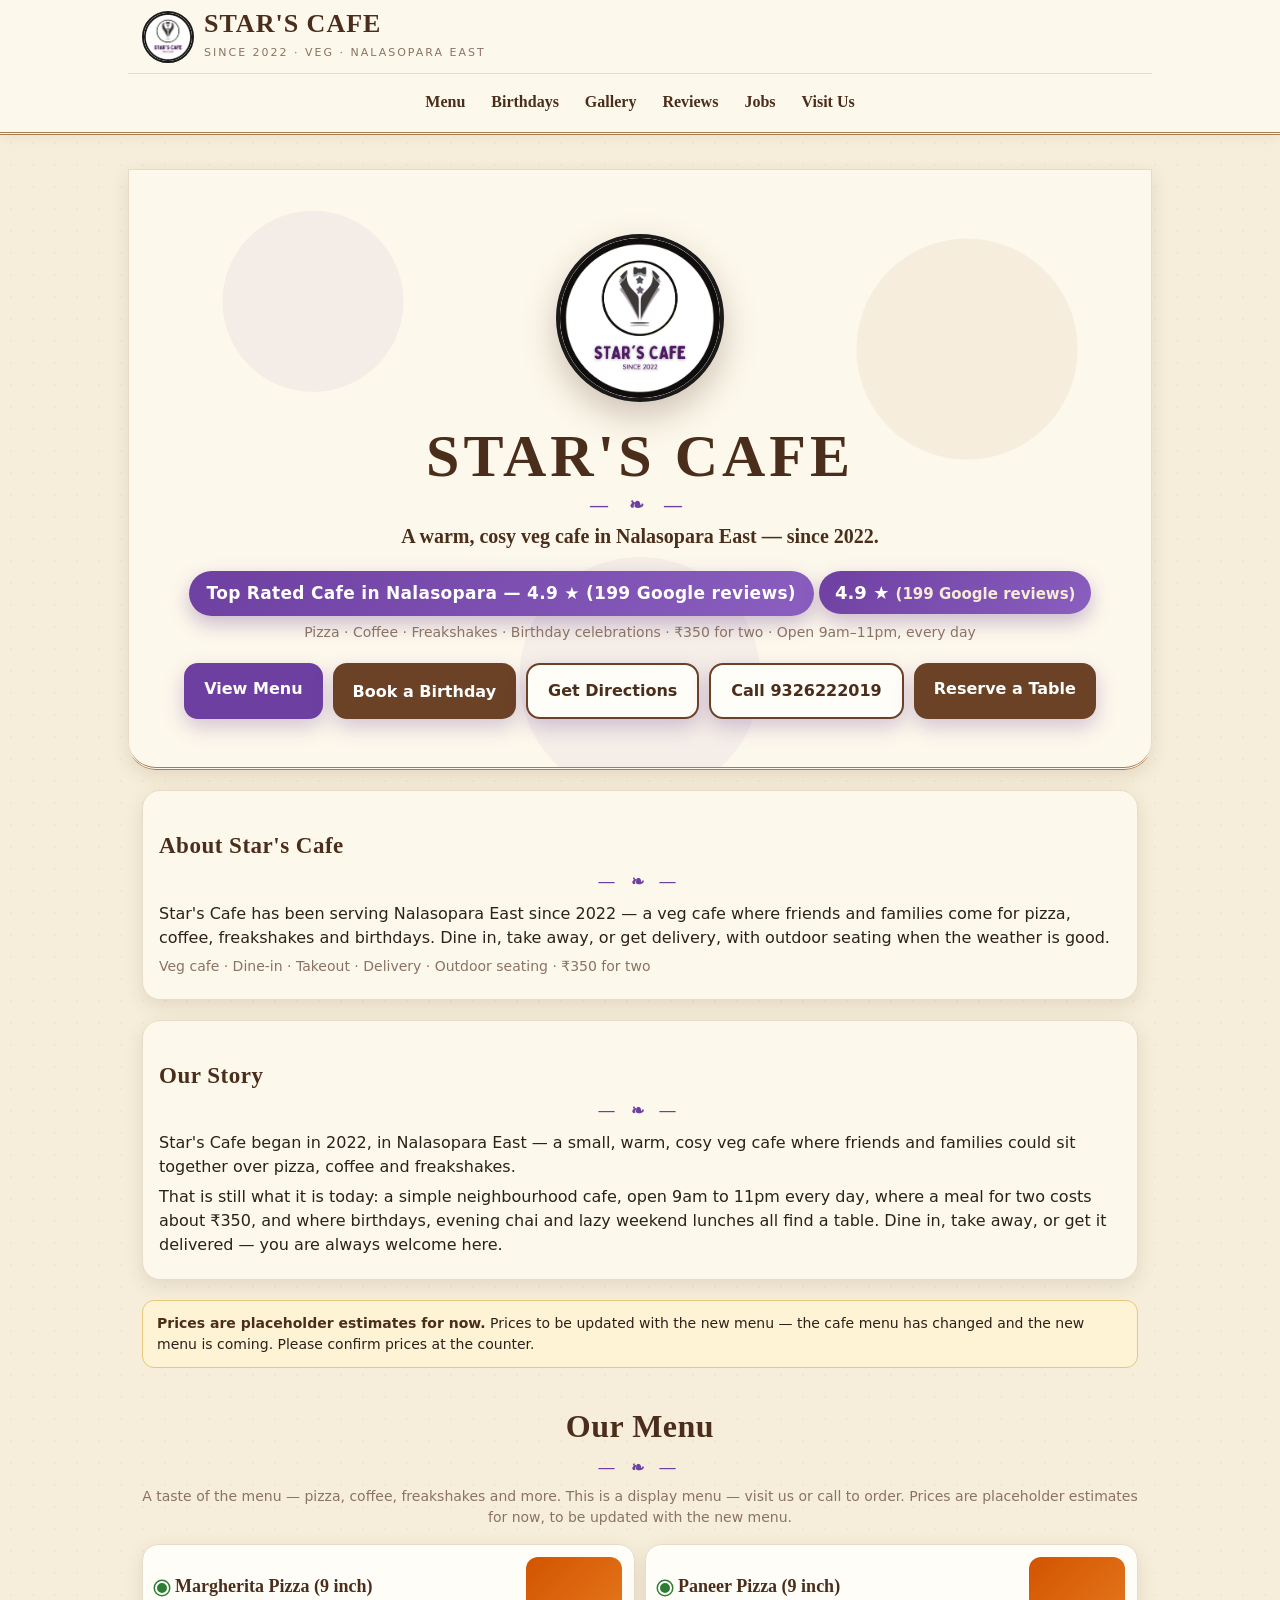
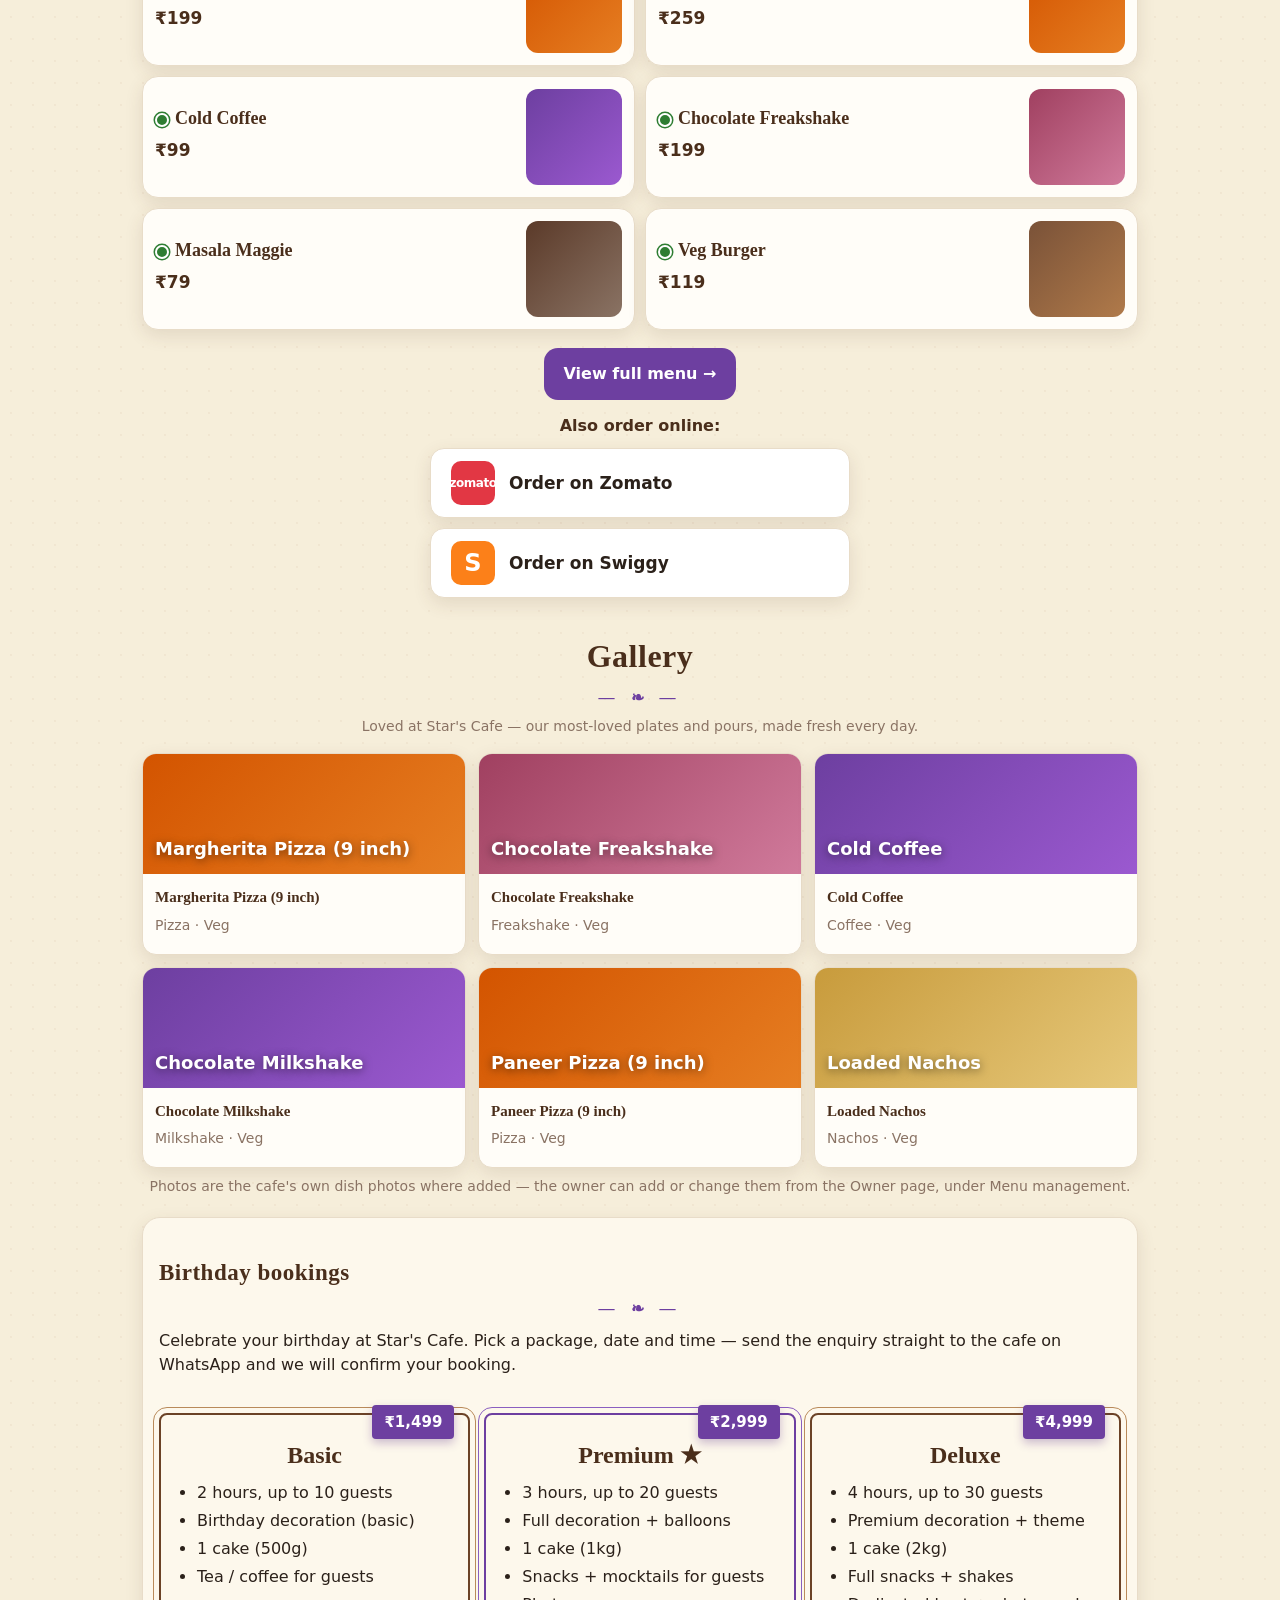
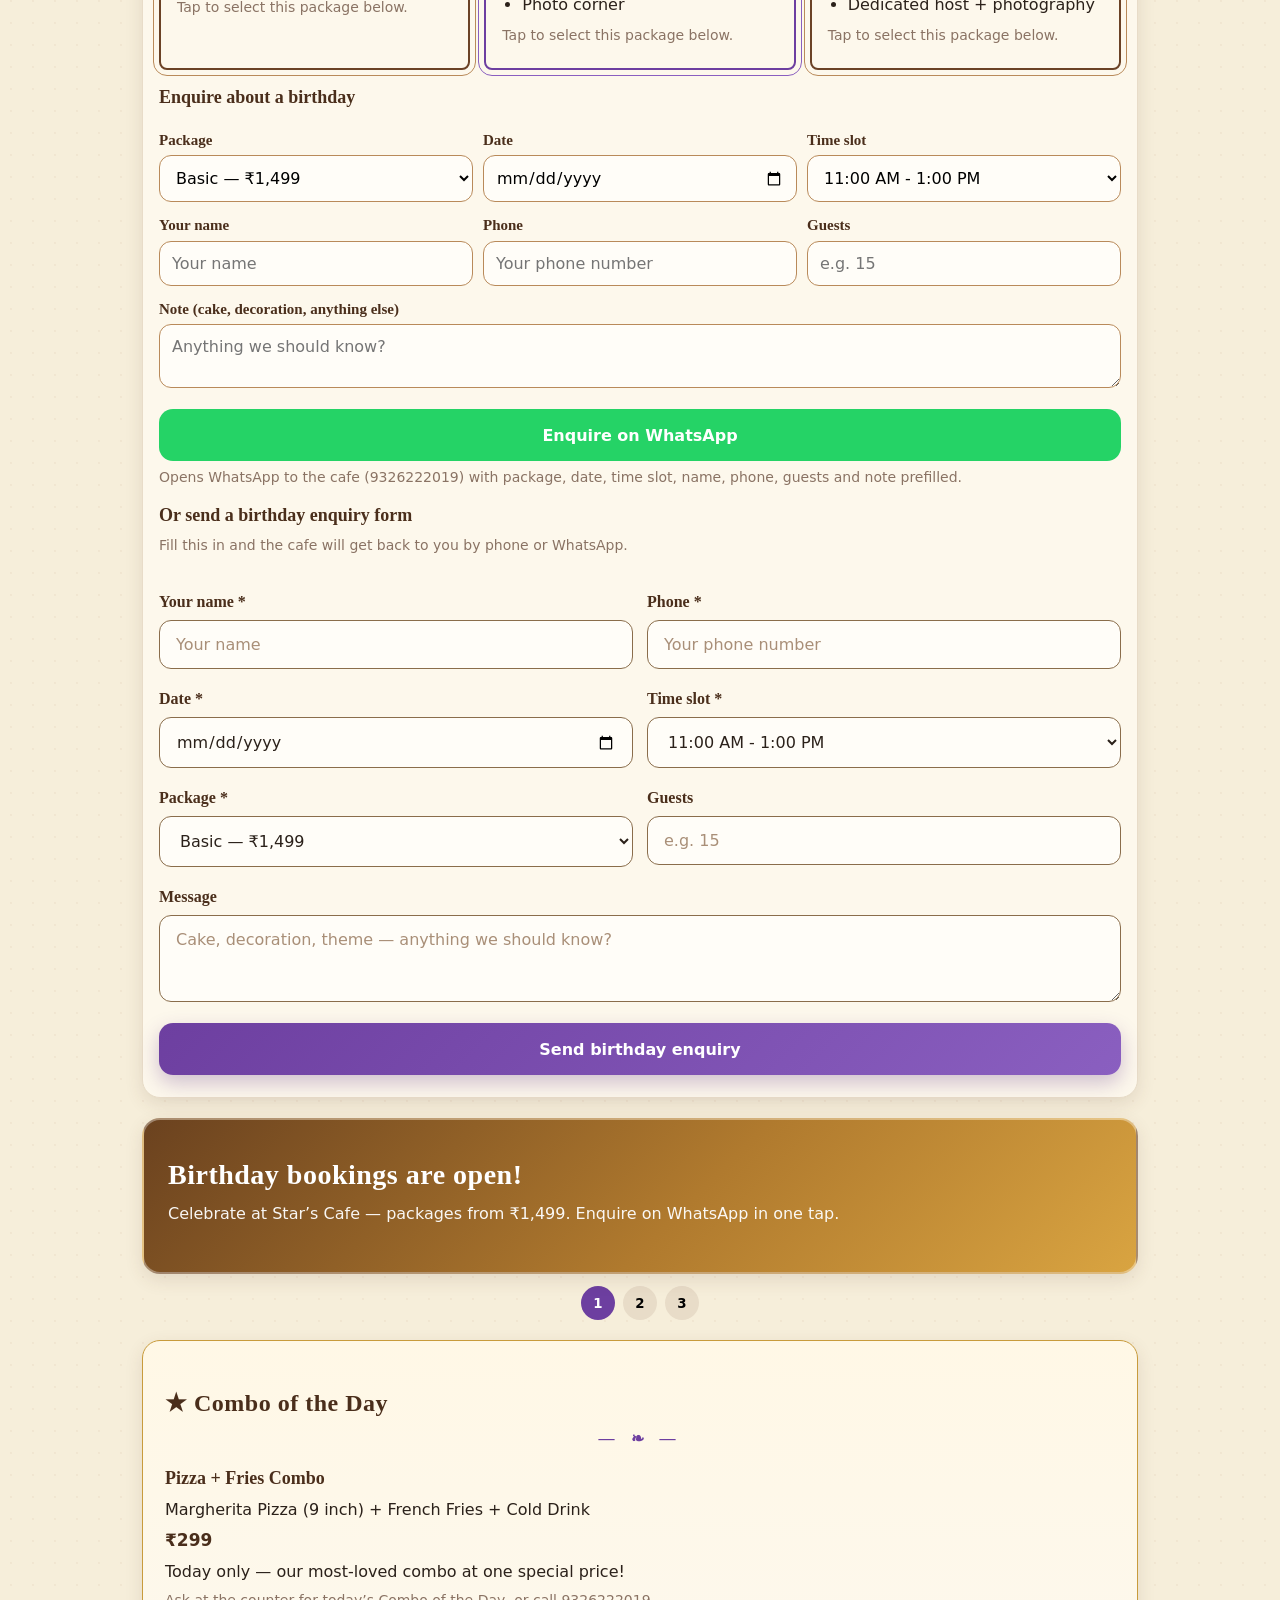
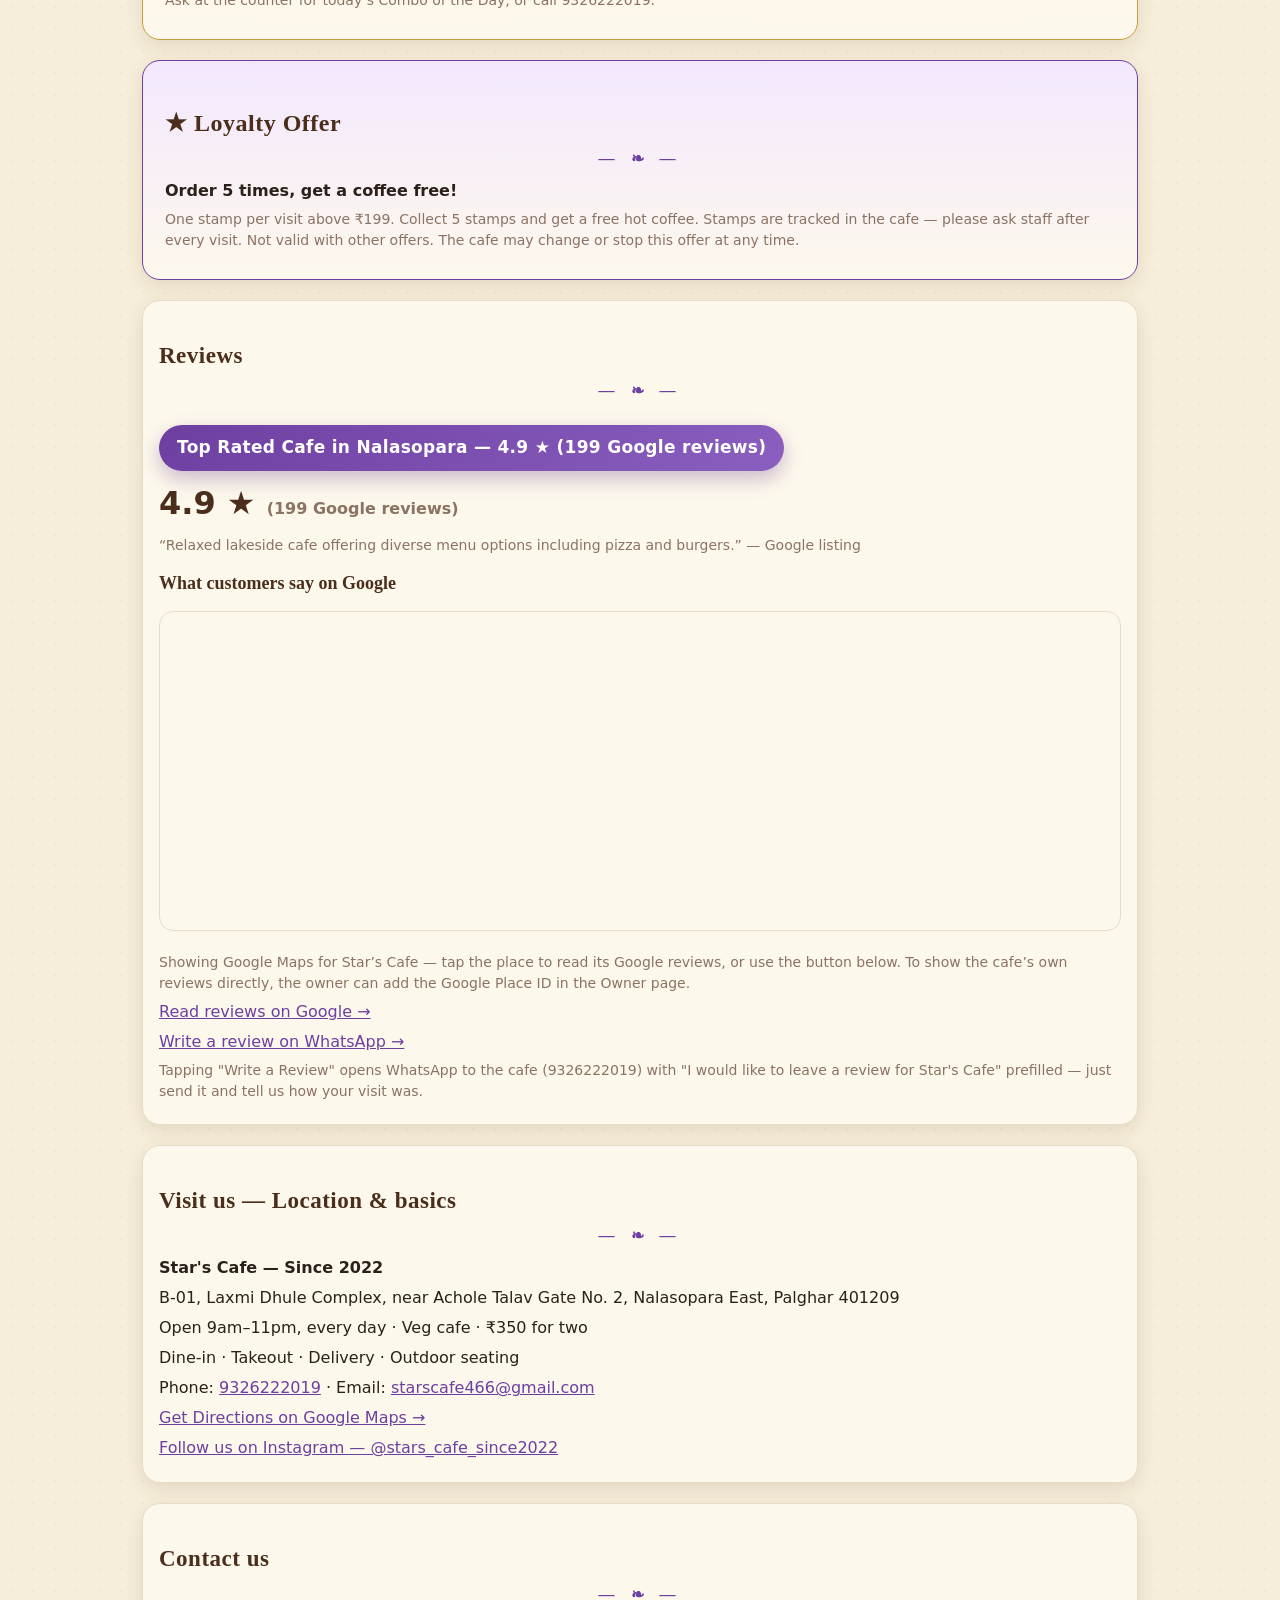
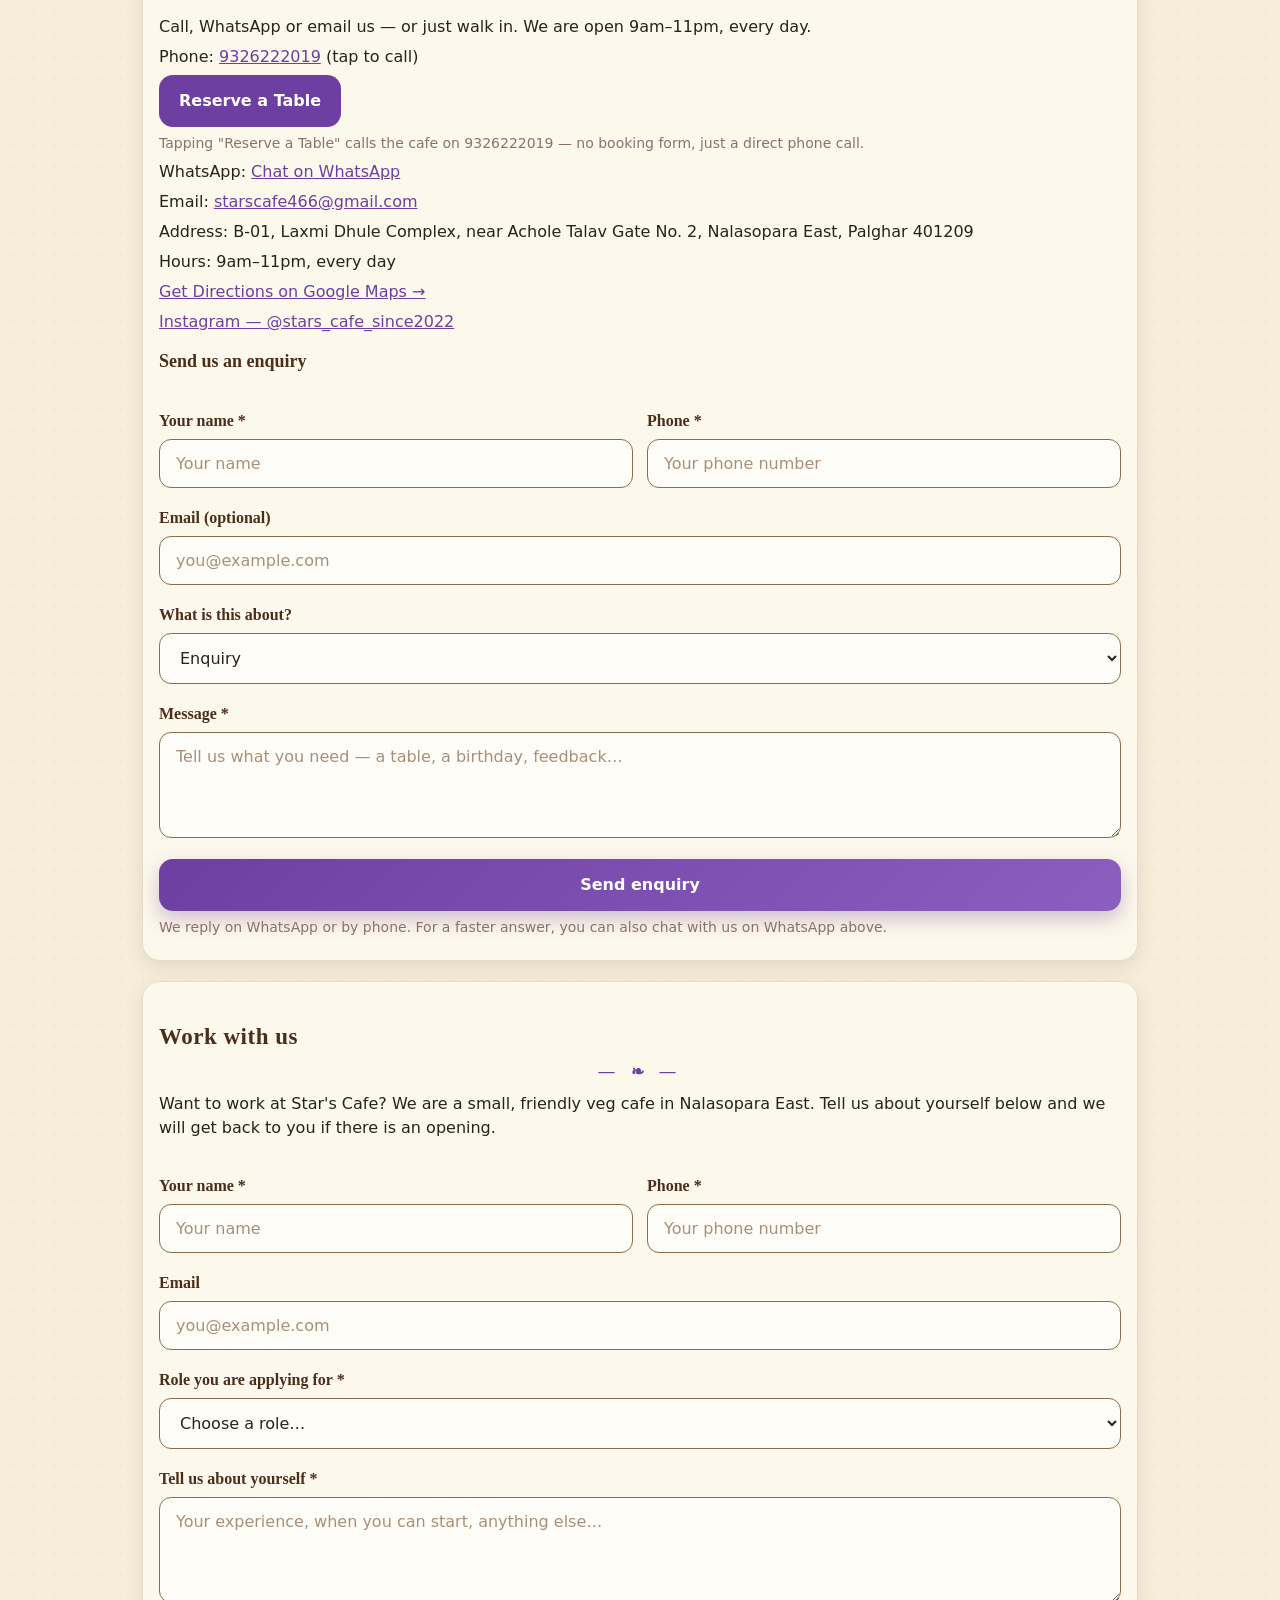
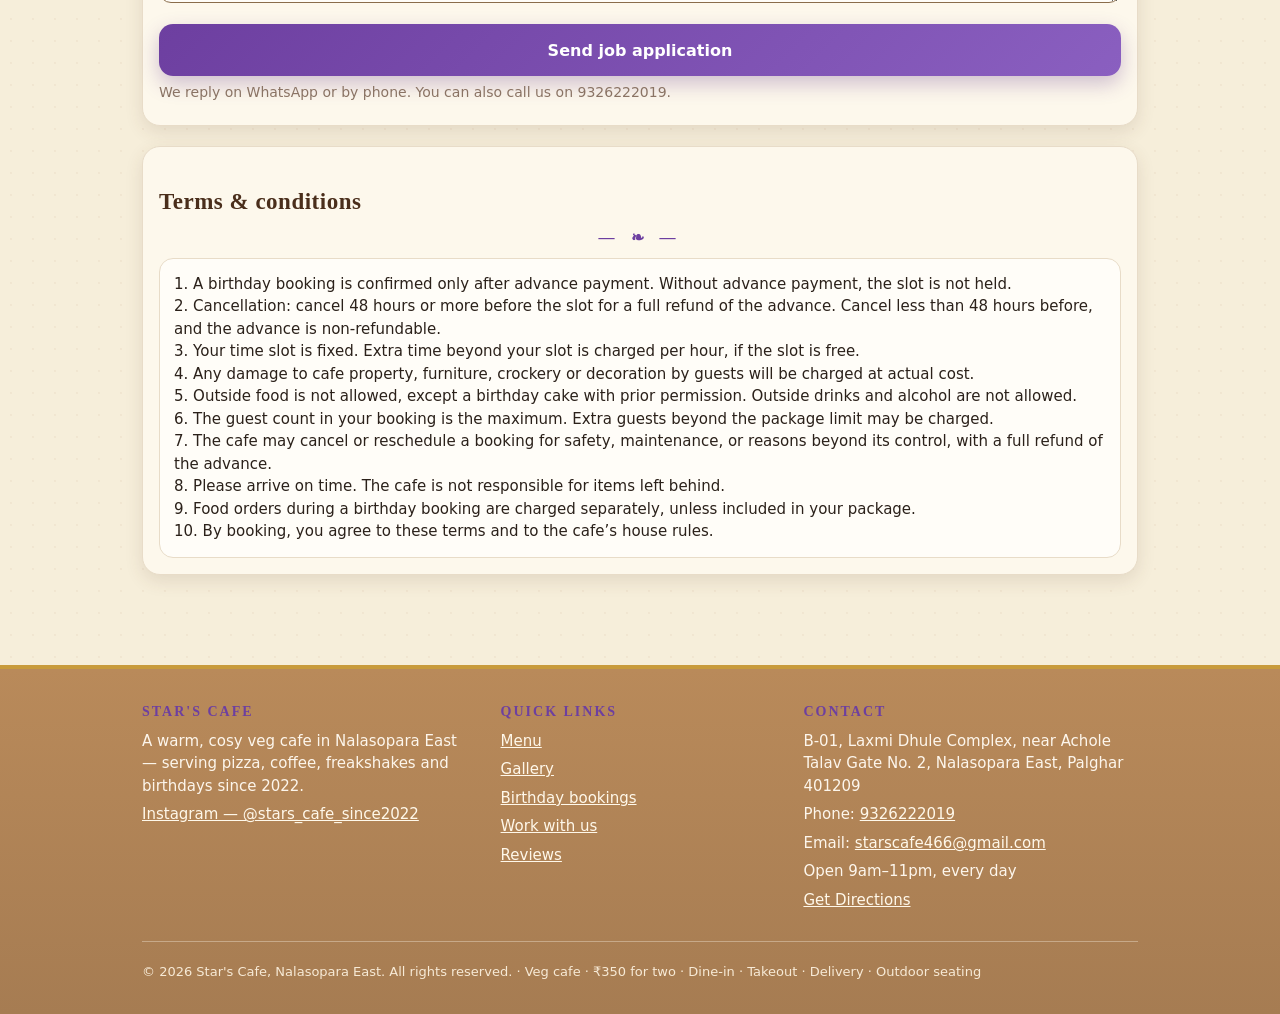
==== commit adcf4240: "Design matched to selected UI, separate menu page, owner in hamburger menu" ====
--- a/index.html
+++ b/index.html
@@ -36,12 +36,13 @@
     <button class="hamburger" id="hamburgerBtn" type="button" aria-label="Open menu" aria-expanded="false" aria-controls="mobileMenu" onclick="toggleMobileMenu()">
       <span></span><span></span><span></span>
     </button>
-    <button class="btn small secondary" onclick="showView('owner')">Owner</button>
   </div>
-  <!-- Mobile hamburger menu (three-line menu bar): shown on phones only. -->
+  <!-- Mobile hamburger menu (three-line menu bar): shown on phones only.
+       Owner access lives here, small at the bottom of the menu — no Owner
+       button on the main page header or hero. -->
   <nav class="mobile-menu" id="mobileMenu" aria-label="Menu">
     <a href="#" onclick="goToSection(null);return false;">Home</a>
-    <a href="#" onclick="goToSection('menuSection');return false;">Menu</a>
+    <a href="menu.html">Menu</a>
     <a href="#" onclick="goToSection('gallerySection');return false;">Gallery</a>
     <a href="#" onclick="goToSection('birthdayPanel');return false;">Birthday Bookings</a>
     <a href="#" onclick="goToSection('bannerArea');return false;">Offers</a>
@@ -50,9 +51,10 @@
     <a href="#" onclick="goToSection('locationPanel');return false;">Location</a>
     <a href="#" onclick="goToSection('contactPanel');return false;">Contact</a>
     <a href="https://www.instagram.com/stars_cafe_since2022" target="_blank" rel="noopener" onclick="closeMobileMenu()">Instagram</a>
+    <a class="owner-link" href="#owner" onclick="showView('owner')">Owner</a>
   </nav>
   <nav class="tabs" aria-label="Sections">
-    <a href="#" onclick="showView('site');document.getElementById('menuSection').scrollIntoView({behavior:'smooth'});return false;">Menu</a>
+    <a href="menu.html">Menu</a>
     <a href="#" onclick="showView('site');document.getElementById('birthdayPanel').scrollIntoView({behavior:'smooth'});return false;">Birthdays</a>
     <a href="#" onclick="showView('site');document.getElementById('gallerySection').scrollIntoView({behavior:'smooth'});return false;">Gallery</a>
     <a href="#" onclick="showView('site');document.getElementById('reviewsPanel').scrollIntoView({behavior:'smooth'});return false;">Reviews</a>
@@ -69,10 +71,10 @@
       <h1>Star's Cafe</h1>
       <p class="hero-tag">A warm, cosy veg cafe in Nalasopara East — since 2022.</p>
       <p class="top-badge">Top Rated Cafe in Nalasopara &mdash; 4.9 &#9733; (199 Google reviews)</p>
-      <p class="rating-badge" aria-label="Google rating 4.9 out of 5 from 199 Google reviews">4.9 &#9733; <span>(199 Google reviews)</span> &middot; Justdial 4.8/5</p>
+      <p class="rating-badge" aria-label="Google rating 4.9 out of 5 from 199 Google reviews">4.9 &#9733; <span>(199 Google reviews)</span></p>
       <p class="muted">Pizza &middot; Coffee &middot; Freakshakes &middot; Birthday celebrations &middot; ₹350 for two &middot; Open 9am&ndash;11pm, every day</p>
       <div class="hero-cta">
-        <button class="btn" onclick="document.getElementById('menuSection').scrollIntoView({behavior:'smooth'})">View Menu</button>
+        <a class="btn" href="menu.html">View Menu</a>
         <button class="btn brown" onclick="document.getElementById('birthdayPanel').scrollIntoView({behavior:'smooth'})">Book a Birthday</button>
         <a class="btn secondary" href="https://www.google.com/maps/search/?api=1&amp;query=Star%27s+Cafe+Nalasopara+East" target="_blank" rel="noopener">Get Directions</a>
         <a class="btn secondary" href="tel:+919326222019">Call 9326222019</a>
@@ -94,25 +96,15 @@
 
     <div class="notice reveal"><b>Prices are placeholder estimates for now.</b> Prices to be updated with the new menu — the cafe menu has changed and the new menu is coming. Please confirm prices at the counter.</div>
 
-    <section id="menuSection" aria-label="Menu">
-    <h1>Our Menu</h1>
-    <p class="muted">Browse by category, search, or filter veg only. This is a display menu — visit us or call to order.</p>
+    <section id="menuPreview" aria-label="Menu preview">
+    <h1 class="section-title">Our Menu</h1>
+    <p class="muted section-sub">A taste of the menu — pizza, coffee, freakshakes and more. This is a display menu — visit us or call to order. Prices are placeholder estimates for now, to be updated with the new menu.</p>
+    <div class="menu-grid" id="menuPreviewGrid"></div>
+    <p style="text-align:center;margin-top:18px"><a class="btn" href="menu.html">View full menu &rarr;</a></p>
     <p class="order-links">Also order online:
-      <a class="btn secondary small" href="https://www.zomato.com/search?q=Star%27s+Cafe+Nalasopara+East" target="_blank" rel="noopener">Order on Zomato</a>
-      <a class="btn secondary small" href="https://www.swiggy.com/search?query=Star%27s+Cafe+Nalasopara+East" target="_blank" rel="noopener">Order on Swiggy</a>
+      <a class="dl-btn zomato" href="https://www.zomato.com/search?q=Star%27s+Cafe+Nalasopara+East" target="_blank" rel="noopener"><span class="dl-chip">zomato</span>Order on Zomato</a>
+      <a class="dl-btn swiggy" href="https://www.swiggy.com/search?query=Star%27s+Cafe+Nalasopara+East" target="_blank" rel="noopener"><span class="dl-chip">S</span>Order on Swiggy</a>
     </p>
-    <div class="toolbar">
-      <input id="searchInput" type="search" placeholder="Search pizza, coffee, fries&hellip;" oninput="renderMenu()">
-      <select id="sortSelect" onchange="renderMenu()" aria-label="Sort menu">
-        <option value="name">Sort: Name</option>
-        <option value="low">Price: Low to High</option>
-        <option value="high">Price: High to Low</option>
-      </select>
-    </div>
-    <div class="chips" id="categoryChips"></div>
-    <label class="veg-toggle"><input type="checkbox" id="vegOnly" onchange="renderMenu()"> Veg only</label>
-
-    <div class="menu-grid" id="menuGrid"></div>
     </section>
 
     <section id="gallerySection" class="reveal" aria-label="Gallery">
@@ -144,7 +136,7 @@
       <h3>Or send a birthday enquiry form</h3>
       <p class="muted">Fill this in and the cafe will get back to you by phone or WhatsApp.</p>
       <!-- Netlify Form: plain HTML (no JS submit) so Netlify captures submissions. -->
-      <form name="birthday" method="POST" data-netlify="true" data-netlify-honeypot="bot-field" class="contact-form">
+      <form name="birthday" method="POST" data-netlify="true" data-netlify-honeypot="bot-field" class="contact-form form-card">
         <input type="hidden" name="form-name" value="birthday">
         <p class="hp-field"><label>Don&rsquo;t fill this out if you&rsquo;re human: <input name="bot-field"></label></p>
         <div class="row">
@@ -174,7 +166,6 @@
       <h2>Reviews</h2>
       <p class="top-badge">Top Rated Cafe in Nalasopara &mdash; 4.9 &#9733; (199 Google reviews)</p>
       <p class="rating-big" aria-label="Google rating 4.9 out of 5 from 199 Google reviews">4.9 &#9733; <span>(199 Google reviews)</span></p>
-      <p>Also rated <b>4.8/5 on Justdial</b>.</p>
       <p class="muted">&ldquo;Relaxed lakeside cafe offering diverse menu options including pizza and burgers.&rdquo; &mdash; Google listing</p>
       <h3>What customers say on Google</h3>
       <iframe id="googleReviewsFrame" title="Star's Cafe on Google Maps — reviews" loading="lazy" referrerpolicy="no-referrer-when-downgrade" src="https://maps.google.com/maps?q=Star%27s+Cafe+Nalasopara+East&amp;output=embed"></iframe>
@@ -211,7 +202,7 @@
       <h3>Send us an enquiry</h3>
       <!-- Netlify Form: plain HTML form (no JS submit) so Netlify captures submissions.
            No action attribute = Netlify shows its default thank-you page after sending. -->
-      <form name="contact" method="POST" data-netlify="true" data-netlify-honeypot="bot-field" class="contact-form">
+      <form name="contact" method="POST" data-netlify="true" data-netlify-honeypot="bot-field" class="contact-form form-card">
         <input type="hidden" name="form-name" value="contact">
         <p class="hp-field"><label>Don&rsquo;t fill this out if you&rsquo;re human: <input name="bot-field"></label></p>
         <div class="row">
@@ -237,7 +228,7 @@
       <h2>Work with us</h2>
       <p>Want to work at Star's Cafe? We are a small, friendly veg cafe in Nalasopara East. Tell us about yourself below and we will get back to you if there is an opening.</p>
       <!-- Netlify Form: plain HTML (no JS submit) so Netlify captures submissions. -->
-      <form name="job" method="POST" data-netlify="true" data-netlify-honeypot="bot-field" class="contact-form">
+      <form name="job" method="POST" data-netlify="true" data-netlify-honeypot="bot-field" class="contact-form form-card">
         <input type="hidden" name="form-name" value="job">
         <p class="hp-field"><label>Don&rsquo;t fill this out if you&rsquo;re human: <input name="bot-field"></label></p>
         <div class="row">
@@ -341,7 +332,7 @@
       </div>
       <div class="footer-col">
         <h3>Quick links</h3>
-        <p><a href="#" onclick="showView('site');document.getElementById('menuSection').scrollIntoView({behavior:'smooth'});return false;">Menu</a></p>
+        <p><a href="menu.html">Menu</a></p>
         <p><a href="#" onclick="showView('site');document.getElementById('gallerySection').scrollIntoView({behavior:'smooth'});return false;">Gallery</a></p>
         <p><a href="#" onclick="showView('site');document.getElementById('birthdayPanel').scrollIntoView({behavior:'smooth'});return false;">Birthday bookings</a></p>
         <p><a href="#" onclick="showView('site');document.getElementById('jobsPanel').scrollIntoView({behavior:'smooth'});return false;">Work with us</a></p>
--- a/styles.css
+++ b/styles.css
@@ -1,44 +1,57 @@
-/* Star's Cafe — Nalasopara East. DISPLAY / MARKETING site, no ordering. Warm & cosy: cream + brown, purple accents. Mobile-first. */
+/* Star's Cafe — Nalasopara East. DISPLAY / MARKETING site, no ordering.
+   Design matched to the selected UI images (traditional home / menu /
+   birthday / gallery-contact / menu-bar / Zomato-Swiggy hero):
+   warm pale-cream paper (#f6eeda), dark-brown serif headings, tan/caramel
+   bands and footer, purple used ONLY as an accent (pill badges, active
+   tab underline, primary buttons), thin purple flourish dividers.
+   Mobile-first. */
 :root{
-  --cream:#fdf6ec; --cream2:#f7ead6; --brown:#5b3a29; --brown2:#7a5238;
-  --purple:#5b2a86; --purple2:#7d3cba; --gold:#c89b3c;
+  --cream:#f6eeda; --cream2:#f1e5cb; --paper:#fdf8ec; --card:#fffdf8;
+  --tan:#b98a5a; --tan2:#a67c52; --brown:#4a2e1b; --brown2:#6b4226;
+  --purple:#6d3fa0; --purple2:#8a5fc0; --gold:#c89b3c;
   --green:#2e7d32; --red:#b3261e; --ink:#2b211a; --muted:#8a7364;
-  --card:#fffdf8; --border:#e8dcc8; --shadow:0 6px 18px rgba(91,58,41,.12);
+  --border:#e8dcc8; --border-tan:#d9c39a;
+  --shadow:0 6px 18px rgba(91,58,41,.12);
+  --serif:Georgia,'Palatino Linotype','Book Antiqua','Times New Roman',serif;
 }
 *{box-sizing:border-box}
 html{scroll-behavior:smooth}
-body{margin:0;font-family:system-ui,-apple-system,"Segoe UI",Roboto,Arial,sans-serif;background:var(--cream);color:var(--ink);line-height:1.5}
+body{margin:0;font-family:system-ui,-apple-system,"Segoe UI",Roboto,Arial,sans-serif;background:var(--cream);background-image:radial-gradient(rgba(169,124,82,.07) 1px,transparent 1px);background-size:22px 22px;color:var(--ink);line-height:1.5}
 a{color:var(--purple)}
 button{font-family:inherit;cursor:pointer}
-input,select,textarea{font-family:inherit;font-size:16px;padding:12px;border:1.5px solid var(--border);border-radius:12px;background:#fff;width:100%}
+input,select,textarea{font-family:inherit;font-size:16px;padding:12px;border:1.5px solid var(--tan);border-radius:12px;background:#fffdf8;width:100%}
 input:focus,select:focus,textarea:focus{outline:2px solid var(--purple2);border-color:var(--purple2)}
-label{font-weight:700;font-size:14px;display:block;margin:12px 0 4px}
-
-/* Sticky header */
-header{position:sticky;top:0;z-index:50;background:#fffdf8;border-bottom:2px solid var(--border);box-shadow:0 2px 10px rgba(91,58,41,.08)}
+label{font-family:var(--serif);font-weight:700;font-size:15px;display:block;margin:12px 0 4px;color:var(--brown)}
+
+/* Sticky header — cream paper bar with a brown double rule, like the images */
+header{position:sticky;top:0;z-index:50;background:var(--paper);border-bottom:3px double var(--tan2);box-shadow:0 2px 10px rgba(91,58,41,.08)}
 .header-inner{max-width:1024px;margin:0 auto;padding:10px 14px;display:flex;align-items:center;gap:10px;flex-wrap:wrap}
 .brand{display:flex;align-items:center;gap:10px;text-decoration:none;color:var(--ink)}
 .brand img{width:52px;height:52px;flex:0 0 52px;border-radius:50%;object-fit:cover;border:2px solid #1a1a1a;background:#fff}
 .brand svg{width:52px;height:52px;flex:0 0 52px}
-.brand-name{font-size:20px;font-weight:900;letter-spacing:.5px;color:var(--purple);line-height:1.1}
+.brand-name{font-family:var(--serif);font-size:26px;font-weight:700;letter-spacing:1px;color:var(--brown);line-height:1.1}
 .brand-sub{font-size:11px;color:var(--muted);letter-spacing:2px;text-transform:uppercase}
-nav.tabs{max-width:1024px;margin:0 auto;padding:0 14px 10px;display:flex;gap:22px;justify-content:center}
-nav.tabs a{font-weight:700;font-size:15px;color:var(--brown);text-decoration:none;padding:8px 2px}
+nav.tabs{max-width:1024px;margin:0 auto;padding:8px 14px 10px;display:flex;gap:22px;justify-content:center;background:var(--paper);border-top:1px solid var(--border)}
+nav.tabs a{font-family:var(--serif);font-weight:700;font-size:16px;color:var(--brown);text-decoration:none;padding:8px 2px}
 nav.tabs a:hover{color:var(--purple);text-decoration:underline}
 
 main{max-width:1024px;margin:0 auto;padding:14px 14px 40px}
 .view{display:none}.view.active{display:block}
-h1{font-size:26px;margin:8px 0;color:var(--brown)}
-h2{font-size:21px;margin:22px 0 8px;color:var(--brown)}
-h3{font-size:17px;margin:14px 0 6px;color:var(--brown)}
+h1{font-family:var(--serif);font-size:28px;margin:8px 0;color:var(--brown);letter-spacing:.5px}
+h2{font-family:var(--serif);font-size:23px;margin:22px 0 8px;color:var(--brown);letter-spacing:.5px}
+h3{font-family:var(--serif);font-size:18px;margin:14px 0 6px;color:var(--brown)}
 p{margin:6px 0}
 .muted{color:var(--muted);font-size:14px}
 .notice{background:#fff3d6;border:1.5px solid #e6c87a;border-radius:12px;padding:12px 14px;margin:12px 0;font-size:14px}
 .notice b{color:var(--brown)}
+/* Thin purple flourish divider under main headings, as in the images */
+#view-site>section>h1::after,#view-site>section>h2::after,#view-site .panel>h2::after,.section-title::after{content:"— ❧ —";display:block;color:var(--purple);font-size:16px;letter-spacing:6px;margin-top:6px;text-align:center}
+#view-site .hero h1::after{content:"— ❧ —";display:block;color:var(--purple);font-size:18px;letter-spacing:8px;margin-top:8px}
+.banner h2::after{content:none}
 
 /* Banners */
 .banner{border-radius:18px;padding:20px;margin:12px 0;color:#fff;box-shadow:var(--shadow);position:relative;overflow:hidden}
-.banner.offer{background:linear-gradient(135deg,var(--purple),#9b59d0)}
+.banner.offer{background:linear-gradient(135deg,var(--purple),var(--purple2))}
 .banner.birthday{background:linear-gradient(135deg,#8a5a2b,#c89b3c)}
 .banner h2{color:#fff;margin:0 0 6px;font-size:22px}
 .banner p{margin:0 0 12px;opacity:.95}
@@ -47,29 +60,33 @@
 .banner-nav button{border:0;background:var(--border);width:34px;height:34px;border-radius:50%;font-weight:900}
 .banner-nav button.active{background:var(--purple);color:#fff}
 
-/* Toolbar — pill search + horizontally scrollable category tabs, like a food-delivery app */
+/* Toolbar — pill search + category strip with a brown double-rule frame,
+   active tab in purple with a purple underline, as in the menu image */
 .toolbar{display:flex;gap:8px;flex-wrap:wrap;margin:14px 0}
 .toolbar input{flex:1;min-width:180px;border-radius:999px}
 .toolbar select{flex:0 0 150px;border-radius:999px}
-.chips{display:flex;gap:8px;flex-wrap:nowrap;overflow-x:auto;margin:8px -14px;padding:2px 14px 6px;scrollbar-width:none}
+.chips{display:flex;gap:4px;flex-wrap:nowrap;overflow-x:auto;margin:8px -14px;padding:8px 14px 4px;scrollbar-width:none;background:var(--paper);border-top:1px solid var(--tan);border-bottom:1px solid var(--tan)}
 .chips::-webkit-scrollbar{display:none}
-.chip{flex:0 0 auto;border:1.5px solid var(--border);background:#fff;border-radius:999px;padding:10px 14px;font-weight:700;min-height:44px}
-.chip.active{background:var(--brown);color:#fff;border-color:var(--brown)}
+.chip{flex:0 0 auto;border:0;border-bottom:3px solid transparent;background:transparent;border-radius:0;padding:10px 12px;font-family:var(--serif);font-weight:700;font-size:15px;color:var(--brown);min-height:44px}
+.chip.active{color:var(--purple);border-bottom-color:var(--purple)}
 .veg-toggle{display:flex;align-items:center;gap:8px;font-weight:700;margin:8px 0}
 .veg-toggle input{width:auto}
 
 /* Hamburger (three-line menu bar) — mobile only; desktop keeps the tab bar */
-.hamburger{display:none;margin-left:auto;flex:0 0 48px;width:48px;height:48px;flex-direction:column;align-items:center;justify-content:center;gap:5px;background:#fff;border:1.5px solid var(--border);border-radius:12px;padding:0}
+.hamburger{display:none;margin-left:auto;flex:0 0 48px;width:48px;height:48px;flex-direction:column;align-items:center;justify-content:center;gap:5px;background:var(--paper);border:1.5px solid var(--tan);border-radius:12px;padding:0}
 .hamburger span{display:block;width:22px;height:3px;border-radius:2px;background:var(--brown);transition:transform .2s ease,opacity .2s ease}
 .hamburger.active span:nth-child(1){transform:translateY(8px) rotate(45deg)}
 .hamburger.active span:nth-child(2){opacity:0}
 .hamburger.active span:nth-child(3){transform:translateY(-8px) rotate(-45deg)}
 .hamburger:focus-visible{outline:2px solid var(--purple2)}
-.mobile-menu{display:none;background:#fffdf8;border-top:1.5px solid var(--border)}
+.mobile-menu{display:none;background:var(--paper);border-top:1.5px solid var(--border)}
 .mobile-menu.open{display:block}
-.mobile-menu a{display:block;padding:14px 18px;font-weight:800;font-size:16px;color:var(--brown);text-decoration:none;border-bottom:1px solid var(--border)}
-.mobile-menu a:last-child{border-bottom:0}
+.mobile-menu a{display:block;padding:15px 18px;font-family:var(--serif);font-weight:700;font-size:18px;color:var(--brown);text-decoration:none;border-bottom:1px solid var(--border)}
+.mobile-menu a::before{content:"›";color:var(--purple);margin-right:10px;font-weight:900}
 .mobile-menu a:hover{background:var(--cream2);color:var(--purple)}
+/* Owner link — small, at the very bottom of the hamburger menu only */
+.mobile-menu a.owner-link{font-size:13px;font-family:system-ui,-apple-system,"Segoe UI",Roboto,Arial,sans-serif;font-weight:600;color:var(--muted);border-top:2px solid var(--border);border-bottom:0;margin-top:6px;padding:11px 18px}
+.mobile-menu a.owner-link::before{content:""}
 @media(max-width:639px){
   .hamburger{display:flex}
   nav.tabs{display:none}
@@ -79,51 +96,51 @@
   .mobile-menu{display:none!important}
 }
 
-/* Menu — Zomato/Swiggy-style compact rows: text left, food image right */
+/* Menu — compact rows, cream cards: name + veg dot + price left, food image right */
 .menu-grid{display:grid;grid-template-columns:1fr;gap:10px;margin-top:12px}
 @media(min-width:640px){.menu-grid{grid-template-columns:1fr 1fr}}
-.menu-card{display:flex;align-items:center;gap:12px;padding:12px;background:var(--card);border:1.5px solid var(--border);border-radius:14px;overflow:hidden;box-shadow:var(--shadow)}
+.menu-card{display:flex;align-items:center;gap:12px;padding:12px;background:var(--card);border:1.5px solid var(--border);border-radius:16px;overflow:hidden;box-shadow:var(--shadow)}
 .food-img{flex:0 0 96px;width:96px;height:96px;border-radius:12px}
 .food-img.pizza{background:linear-gradient(135deg,#d35400,#e67e22)}
 .food-img.sandwich{background:linear-gradient(135deg,#7a5238,#b07a4a)}
 .food-img.fries{background:linear-gradient(135deg,#c89b3c,#e6c87a)}
-.food-img.drinks{background:linear-gradient(135deg,#5b2a86,#9b59d0)}
+.food-img.drinks{background:linear-gradient(135deg,#6d3fa0,#9b59d0)}
 .food-img.dessert{background:linear-gradient(135deg,#a04060,#d07a9b)}
 .food-img.default{background:linear-gradient(135deg,#5b3a29,#8a7364)}
 .food-photo{flex:0 0 96px;width:96px;height:96px;object-fit:cover;border-radius:12px;display:block}
 .food-photo-preview{width:100%;max-height:140px;object-fit:cover;border-radius:12px;margin-top:8px;display:block}
 .menu-thumb{width:56px;height:56px;object-fit:cover;border-radius:10px;margin:8px 0;display:block}
 .menu-body{flex:1;min-width:0;padding:0}
-.menu-body h3{margin:0;font-size:15px}
-.price{font-size:17px;font-weight:900;color:var(--purple)}
-.veg-dot{display:inline-block;width:12px;height:12px;border-radius:50%;background:var(--green);margin-right:6px;vertical-align:middle}
+.menu-body h3{margin:0;font-size:18px}
+.price{font-size:17px;font-weight:900;color:var(--brown)}
+.veg-dot{display:inline-block;width:14px;height:14px;border-radius:50%;background:var(--green);border:2px solid #fff;box-shadow:0 0 0 1.5px var(--green);margin-right:6px;vertical-align:middle}
 .out{opacity:.55}
 
-/* Buttons */
+/* Buttons — purple only for the primary call-to-action, as in the images */
 .btn{display:inline-block;background:var(--purple);color:#fff;border:0;border-radius:14px;padding:14px 20px;font-weight:800;font-size:16px;min-height:52px;text-decoration:none;text-align:center}
-.btn.secondary{background:#fff;color:var(--purple);border:2px solid var(--purple)}
-.btn.brown{background:var(--brown)}
+.btn.secondary{background:#fffdf8;color:var(--brown);border:2px solid var(--brown2)}
+.btn.brown{background:var(--brown2)}
 .btn.green{background:var(--green)}
 .btn.small{padding:10px 14px;min-height:44px;font-size:14px}
 .btn.block{width:100%}
 .btn:disabled{opacity:.5;cursor:not-allowed}
 .btn.whatsapp{background:#25d366;color:#fff}
 
-/* Cart / panels — consistent tidy spacing between sections */
-.panel{background:var(--card);border:1.5px solid var(--border);border-radius:18px;padding:16px;margin:20px 0;box-shadow:var(--shadow)}
-/* Tidy, organised section rhythm: same gap above every main section,
-   centred display headings for Menu and Gallery */
+/* Panels — cream paper cards */
+.panel{background:var(--paper);border:1.5px solid var(--border);border-radius:18px;padding:16px;margin:20px 0;box-shadow:var(--shadow)}
 #view-site>section,#view-site>.panel,#view-site>.notice{margin-top:20px;margin-bottom:20px}
 #menuSection>h1{text-align:center;font-size:32px;margin-bottom:4px}
 #menuSection>p.muted{text-align:center}
 .order-card{background:var(--card);border:1.5px solid var(--border);border-radius:16px;padding:14px;margin:12px 0}
 .order-card h3{margin:0 0 4px}
 
-/* Packages */
-.pkg-grid{display:grid;grid-template-columns:1fr;gap:14px}
+/* Packages — ornate double frame with a purple price ribbon, as in the birthday image */
+.pkg-grid{display:grid;grid-template-columns:1fr;gap:14px;margin-top:22px}
 @media(min-width:640px){.pkg-grid{grid-template-columns:repeat(3,1fr)}}
-.pkg{background:var(--card);border:2px solid var(--border);border-radius:18px;padding:16px}
-.pkg.featured{border-color:var(--purple);box-shadow:var(--shadow)}
+.pkg{position:relative;background:var(--paper);border:2px solid var(--brown2);outline:1px solid var(--tan);outline-offset:5px;border-radius:8px;padding:22px 16px 16px;margin-top:14px}
+.pkg.featured{border-color:var(--purple);outline-color:var(--purple2)}
+.pkg h3{text-align:center;font-size:24px;margin:0 0 8px}
+.pkg .price{position:absolute;top:-16px;right:14px;background:var(--purple);color:#fff;padding:6px 12px;border-radius:4px;font-size:15px;box-shadow:0 4px 10px rgba(91,42,134,.3)}
 .pkg ul{margin:8px 0;padding-left:20px}
 .pkg li{margin:4px 0}
 
@@ -138,28 +155,36 @@
 .row>*{flex:1;min-width:140px}
 .hidden{display:none!important}
 .login-box{max-width:420px;margin:30px auto}
-.terms{white-space:pre-wrap;background:#fff;border:1.5px solid var(--border);border-radius:14px;padding:14px;font-size:15px}
+.terms{white-space:pre-wrap;background:#fffdf8;border:1.5px solid var(--border);border-radius:14px;padding:14px;font-size:15px}
 /* Google Reviews map embed (on-site) */
 #googleReviewsFrame{width:100%;height:320px;border:1.5px solid var(--border);border-radius:14px;margin:8px 0}
 
 /* Combo of the Day / Loyalty Offer */
-.combo-panel{border-color:var(--gold);background:linear-gradient(180deg,#fff8e6,var(--card))}
-.combo-panel h2{color:var(--purple)}
-.loyalty-panel{border-color:var(--purple);background:linear-gradient(180deg,#f3e8ff,var(--card))}
-.loyalty-panel h2{color:var(--purple)}
-/* Footer */
-footer{background:var(--brown);color:#f7ead6;margin-top:30px}
+.combo-panel{border-color:var(--gold);background:linear-gradient(180deg,#fff8e6,var(--paper))}
+.combo-panel h2{color:var(--brown)}
+.loyalty-panel{border-color:var(--purple);background:linear-gradient(180deg,#f3e8ff,var(--paper))}
+.loyalty-panel h2{color:var(--brown)}
+
+/* Footer — caramel/tan band with purple small-caps labels, as in the images */
+footer{background:linear-gradient(180deg,var(--tan),var(--tan2));color:#fdf6ec;margin-top:30px}
 .footer-inner{max-width:1024px;margin:0 auto;padding:24px 14px}
-footer h3{color:#fff;margin:0 0 8px}
-footer a{color:#e6c87a}
-footer p{margin:4px 0;font-size:15px}
+footer h3{color:var(--purple);font-size:14px;letter-spacing:2px;text-transform:uppercase;margin:0 0 8px}
+footer a{color:#fff8ea}
+footer p{margin:4px 0;font-size:15px;color:#fdf6ec}
+footer{border-top:4px solid var(--gold)}
+.footer-inner{padding:32px 14px 28px}
+.footer-grid{display:grid;grid-template-columns:1fr;gap:24px}
+@media(min-width:640px){.footer-grid{grid-template-columns:1.2fr 1fr 1.2fr}}
+.footer-col p{margin:6px 0}
+.footer-bottom{border-top:1px solid rgba(253,246,236,.35);margin-top:24px;padding-top:16px}
+.footer-bottom p{font-size:13px;color:#f7ead6}
 
 /* ---------- Premium display / marketing polish ---------- */
-/* Large hero */
-.hero{text-align:center;padding:44px 18px 34px;background:radial-gradient(ellipse at 50% 0%,#fff8ea 0%,var(--cream) 55%,var(--cream2) 100%);border-radius:0 0 28px 28px;margin:0 -14px 18px;box-shadow:var(--shadow)}
+/* Large hero — cream paper with a faint paisley-like pattern, brown serif caps title */
+.hero{text-align:center;padding:44px 18px 34px;background-color:var(--paper);background-image:radial-gradient(circle at 18% 22%,rgba(109,63,160,.06) 0 90px,transparent 91px),radial-gradient(circle at 82% 30%,rgba(185,138,90,.10) 0 110px,transparent 111px),radial-gradient(circle at 50% 85%,rgba(109,63,160,.05) 0 120px,transparent 121px);border:1px solid var(--border);border-bottom:3px double var(--tan2);border-radius:0 0 28px 28px;margin:0 -14px 18px;box-shadow:var(--shadow)}
 .hero-logo{width:140px;height:140px;border-radius:50%;object-fit:cover;border:4px solid #1a1a1a;box-shadow:0 14px 34px rgba(91,58,41,.28);background:#fff}
-.hero h1{font-size:44px;line-height:1.05;letter-spacing:.5px;margin:16px 0 6px;color:var(--purple)}
-.hero-tag{font-size:19px;font-weight:700;color:var(--brown);margin:6px 0}
+.hero h1{font-size:44px;line-height:1.05;letter-spacing:4px;text-transform:uppercase;margin:16px 0 6px;color:var(--brown)}
+.hero-tag{font-family:var(--serif);font-size:20px;font-weight:700;color:var(--brown);margin:6px 0}
 .hero-cta{display:flex;gap:10px;flex-wrap:wrap;justify-content:center;margin-top:20px}
 .hero-cta .btn{box-shadow:0 8px 20px rgba(91,42,134,.25);transition:transform .18s ease,box-shadow .18s ease}
 .hero-cta .btn:hover{transform:translateY(-2px);box-shadow:0 12px 26px rgba(91,42,134,.32)}
@@ -181,19 +206,18 @@
 .pkg{transition:transform .18s ease,box-shadow .18s ease;cursor:pointer}
 .pkg:hover{transform:translateY(-3px);box-shadow:var(--shadow)}
 .chip{transition:background .15s ease,color .15s ease}
-.chip:hover{border-color:var(--purple);color:var(--purple)}
-
-/* Gallery showcase — compact cards, same as the menu cards */
-.gallery-grid{display:grid;grid-template-columns:1fr;gap:12px;margin:14px 0 8px}
-@media(min-width:640px){.gallery-grid{grid-template-columns:1fr 1fr}}
-@media(min-width:900px){.gallery-grid{grid-template-columns:repeat(3,1fr)}}
-.gallery-card{background:var(--card);border:1.5px solid var(--border);border-radius:16px;overflow:hidden;box-shadow:var(--shadow);transition:transform .18s ease,box-shadow .18s ease}
+.chip:hover{color:var(--purple)}
+
+/* Gallery showcase — compact cards */
+.gallery-grid{display:grid;grid-template-columns:1fr 1fr;gap:12px;margin:14px 0 8px}
+@media(min-width:640px){.gallery-grid{grid-template-columns:repeat(3,1fr)}}
+.gallery-card{background:var(--card);border:1.5px solid var(--border);border-radius:14px;overflow:hidden;box-shadow:var(--shadow);transition:transform .18s ease,box-shadow .18s ease}
 .gallery-card:hover{transform:translateY(-4px) scale(1.01);box-shadow:0 16px 32px rgba(91,58,41,.22)}
 .gallery-img{height:120px;display:flex;align-items:flex-end;padding:12px;color:#fff;font-weight:900;font-size:18px;text-shadow:0 2px 10px rgba(0,0,0,.5)}
 .gallery-img.pizza{background:linear-gradient(135deg,#d35400,#e67e22)}
 .gallery-img.sandwich{background:linear-gradient(135deg,#7a5238,#b07a4a)}
 .gallery-img.fries{background:linear-gradient(135deg,#c89b3c,#e6c87a)}
-.gallery-img.drinks{background:linear-gradient(135deg,#5b2a86,#9b59d0)}
+.gallery-img.drinks{background:linear-gradient(135deg,#6d3fa0,#9b59d0)}
 .gallery-img.dessert{background:linear-gradient(135deg,#a04060,#d07a9b)}
 .gallery-img.default{background:linear-gradient(135deg,#5b3a29,#8a7364)}
 .gallery-photo{width:100%;height:120px;object-fit:cover;display:block}
@@ -208,29 +232,37 @@
 .combo-panel,.loyalty-panel{padding:22px}
 .combo-panel h2,.loyalty-panel h2{font-size:24px}
 
-/* Polished footer — 3 columns: About, Quick links, Contact */
-footer{border-top:4px solid var(--gold)}
-.footer-inner{padding:32px 14px 28px}
-footer h3{font-size:20px;letter-spacing:.5px}
-.footer-grid{display:grid;grid-template-columns:1fr;gap:24px}
-@media(min-width:640px){.footer-grid{grid-template-columns:1.2fr 1fr 1.2fr}}
-.footer-col p{margin:6px 0}
-.footer-bottom{border-top:1px solid rgba(247,234,214,.25);margin-top:24px;padding-top:16px}
-.footer-bottom p{font-size:13px;color:#d8c3a5}
-
 /* Netlify contact form (Contact section) — inherits the theme's inputs/buttons.
    .hp-field hides the honeypot field off-screen (bots still see it in the DOM). */
 .contact-form{margin-top:8px}
 .hp-field{position:absolute;left:-9999px;top:auto;width:1px;height:1px;overflow:hidden;margin:0}
 
-/* Verified ratings — Google 4.9/5 (199 reviews), Justdial 4.8/5 (checked live 19 Nov 2026) */
-.rating-badge{display:inline-block;background:#fff;border:2px solid var(--gold);border-radius:999px;padding:8px 16px;font-size:18px;font-weight:900;color:var(--brown);margin:12px 0 0;box-shadow:var(--shadow)}
-.rating-badge span{font-weight:700;color:var(--muted);font-size:15px}
+/* Form containers — EXACTLY as in the design images: NO boxed card around
+   the form. The form sits directly on the cream paper; the fields
+   themselves carry the style: cream inputs, thin brown borders, rounded
+   12px corners, generous spacing, labels in dark brown serif above each
+   field, and one purple full-width submit button (as in "Send Message"). */
+.form-card{background:none;border:0;border-radius:0;padding:0;margin-top:16px;box-shadow:none}
+.form-card label{font-family:var(--serif);font-size:16px;font-weight:700;color:var(--brown);margin:18px 0 6px}
+.form-card .row{gap:14px}
+.form-card input,.form-card select,.form-card textarea{background:#fffdf8;border:1.5px solid #8a6d4b;border-radius:12px;padding:14px 16px;color:var(--ink)}
+.form-card input::placeholder,.form-card textarea::placeholder{color:#a98f78}
+.form-card button[type="submit"]{background:linear-gradient(135deg,var(--purple),var(--purple2));border-radius:14px;padding:15px 20px;box-shadow:0 8px 20px rgba(91,42,134,.28)}
+.form-card button[type="submit"]:hover{transform:translateY(-1px)}
+
+/* Verified ratings — Google 4.9/5 (199 reviews) only, checked live 19 Nov 2026. No other review site's rating is shown. */
+.rating-badge{display:inline-block;background:linear-gradient(135deg,var(--purple),var(--purple2));border:0;border-radius:999px;padding:8px 16px;font-size:18px;font-weight:900;color:#fff;margin:12px 0 0;box-shadow:0 8px 20px rgba(91,42,134,.3)}
+.rating-badge span{font-weight:700;color:#f7ead6;font-size:15px}
 .rating-big{font-size:32px;font-weight:900;color:var(--brown);margin:8px 0}
 .rating-big span{font-size:16px;font-weight:700;color:var(--muted)}
 
-/* Zomato / Swiggy order links (menu area) — search links only, no invented restaurant URLs */
-.order-links{display:flex;gap:10px;align-items:center;justify-content:center;flex-wrap:wrap;margin:14px 0 4px;font-weight:700;color:var(--brown)}
+/* Zomato / Swiggy order links — stacked white cards with logo chips, as in the hero image */
+.order-links{display:flex;flex-direction:column;gap:10px;align-items:center;justify-content:center;margin:14px 0 4px;font-weight:700;color:var(--brown)}
+.dl-btn{display:flex;align-items:center;gap:14px;background:#fff;border:1.5px solid var(--border);border-radius:14px;padding:12px 20px;width:min(420px,100%);font-weight:800;font-size:17px;color:var(--ink);text-decoration:none;box-shadow:var(--shadow);transition:transform .15s ease,box-shadow .15s ease}
+.dl-btn:hover{transform:translateY(-2px);box-shadow:0 12px 26px rgba(91,58,41,.2)}
+.dl-chip{flex:0 0 44px;width:44px;height:44px;border-radius:10px;display:flex;align-items:center;justify-content:center;color:#fff;font-weight:900}
+.dl-btn.zomato .dl-chip{background:#e23744;font-size:12px;letter-spacing:-.5px}
+.dl-btn.swiggy .dl-chip{background:#fc8019;font-size:24px}
 
 /* Top Rated badge — based on the verified 4.9/5 Google rating (199 reviews), not a numbered #1 claim */
-.top-badge{display:inline-block;background:linear-gradient(135deg,var(--purple),#9b59d0);color:#fff;border-radius:999px;padding:10px 18px;font-size:17px;font-weight:900;letter-spacing:.3px;margin:14px 0 0;box-shadow:0 8px 20px rgba(91,42,134,.3)}
+.top-badge{display:inline-block;background:linear-gradient(135deg,var(--purple),var(--purple2));color:#fff;border-radius:999px;padding:10px 18px;font-size:17px;font-weight:900;letter-spacing:.3px;margin:14px 0 0;box-shadow:0 8px 20px rgba(91,42,134,.3)}
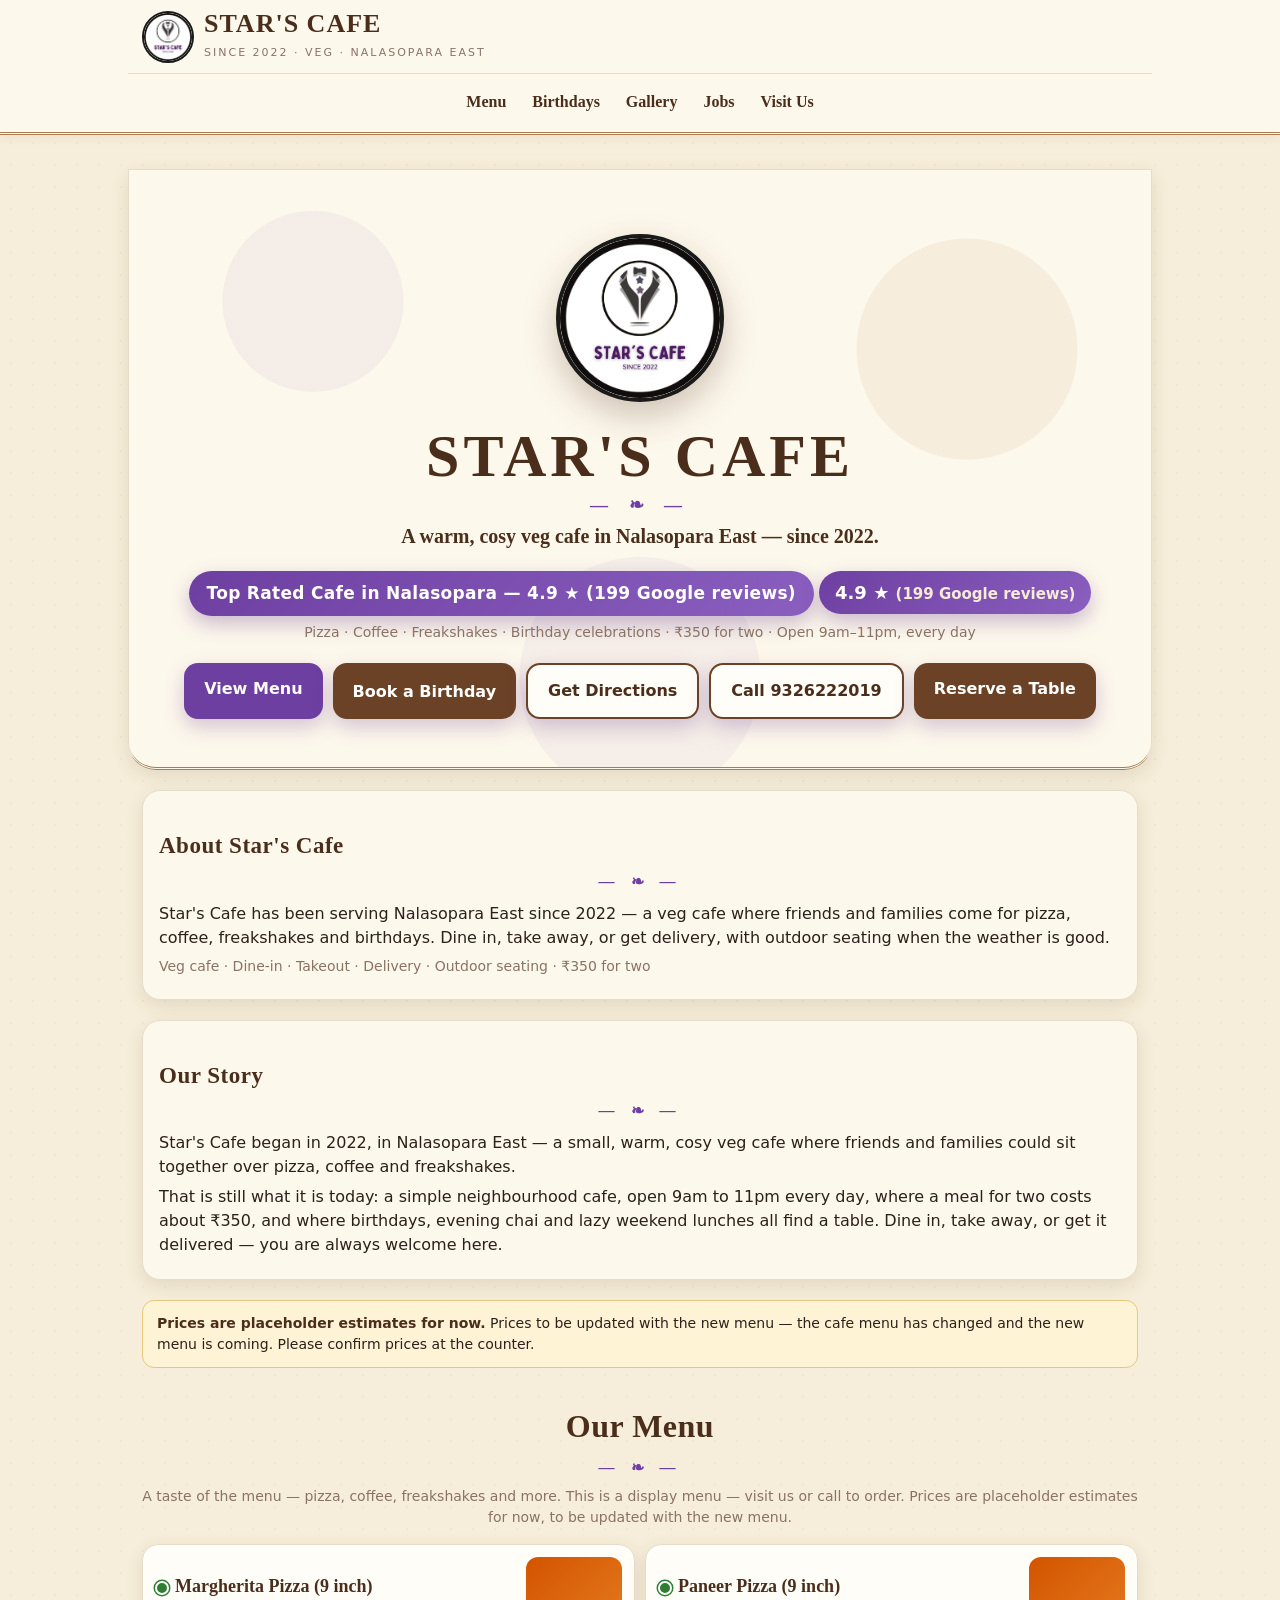
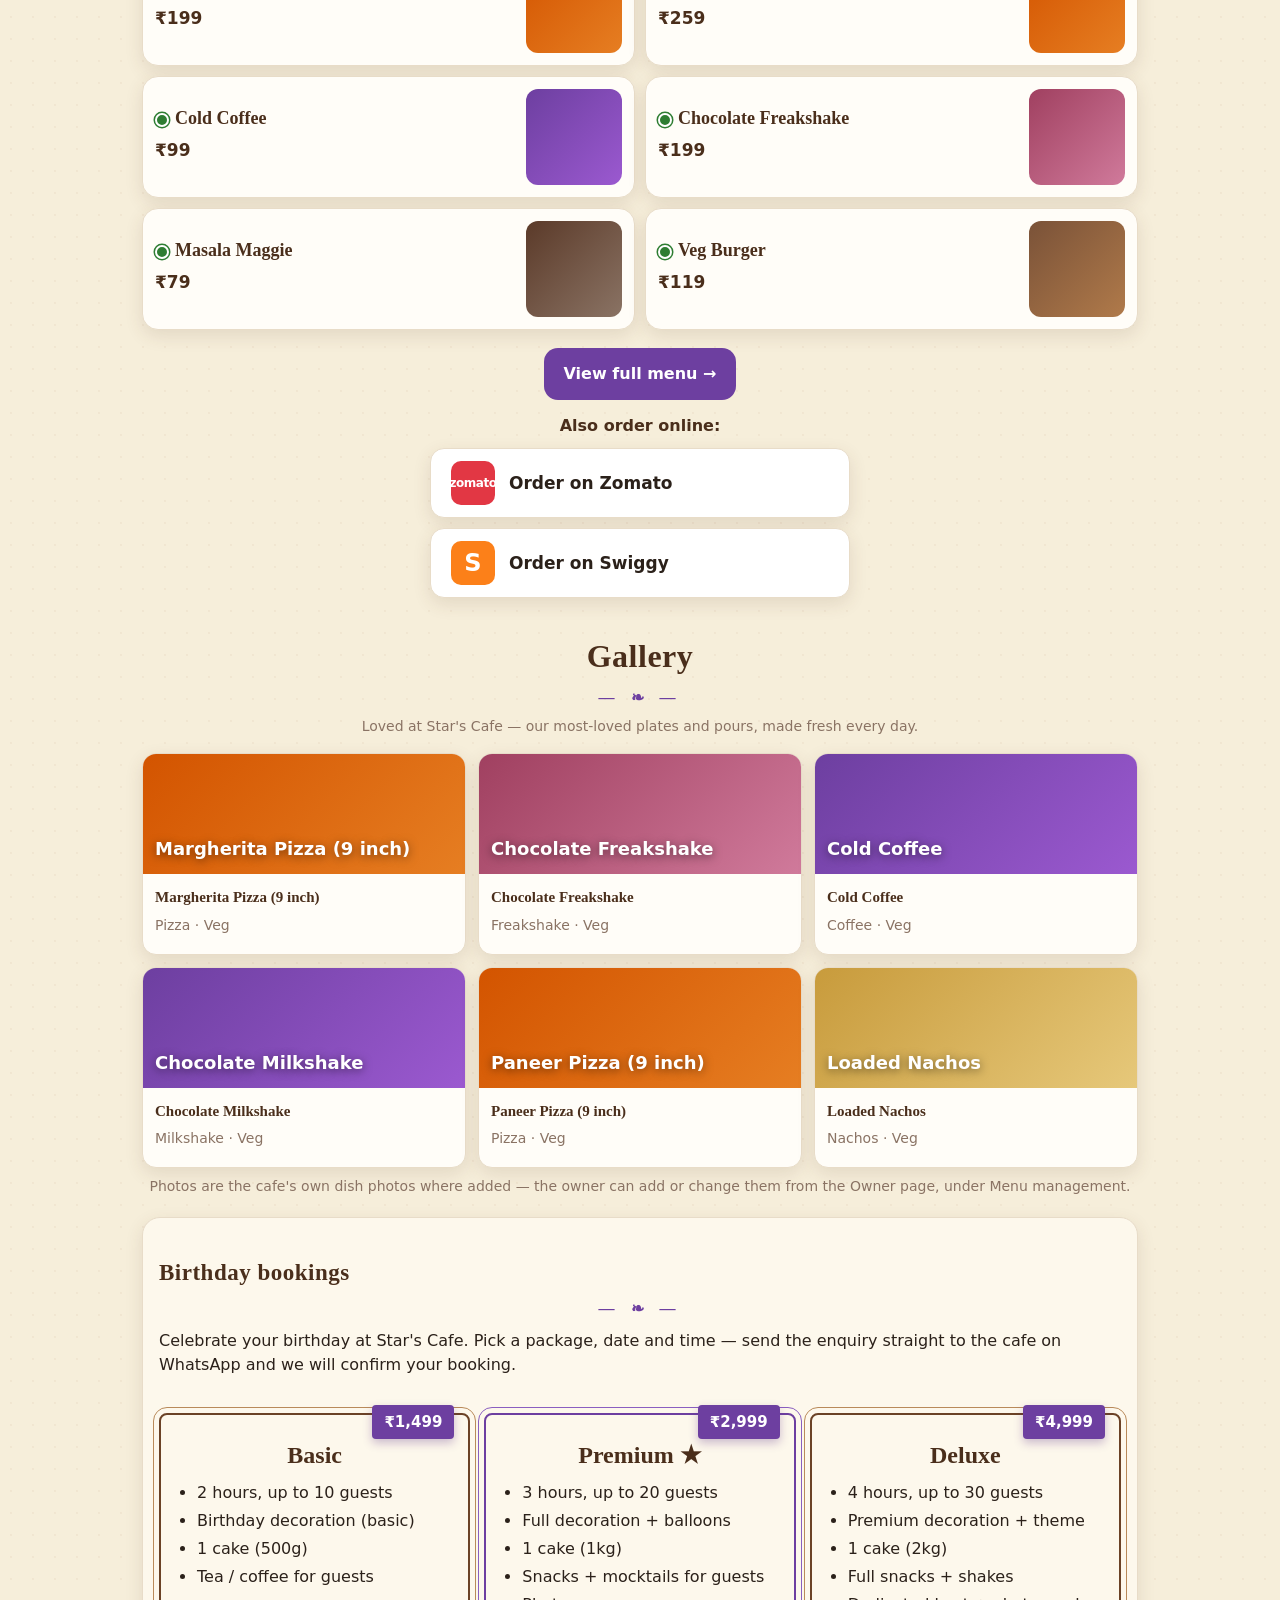
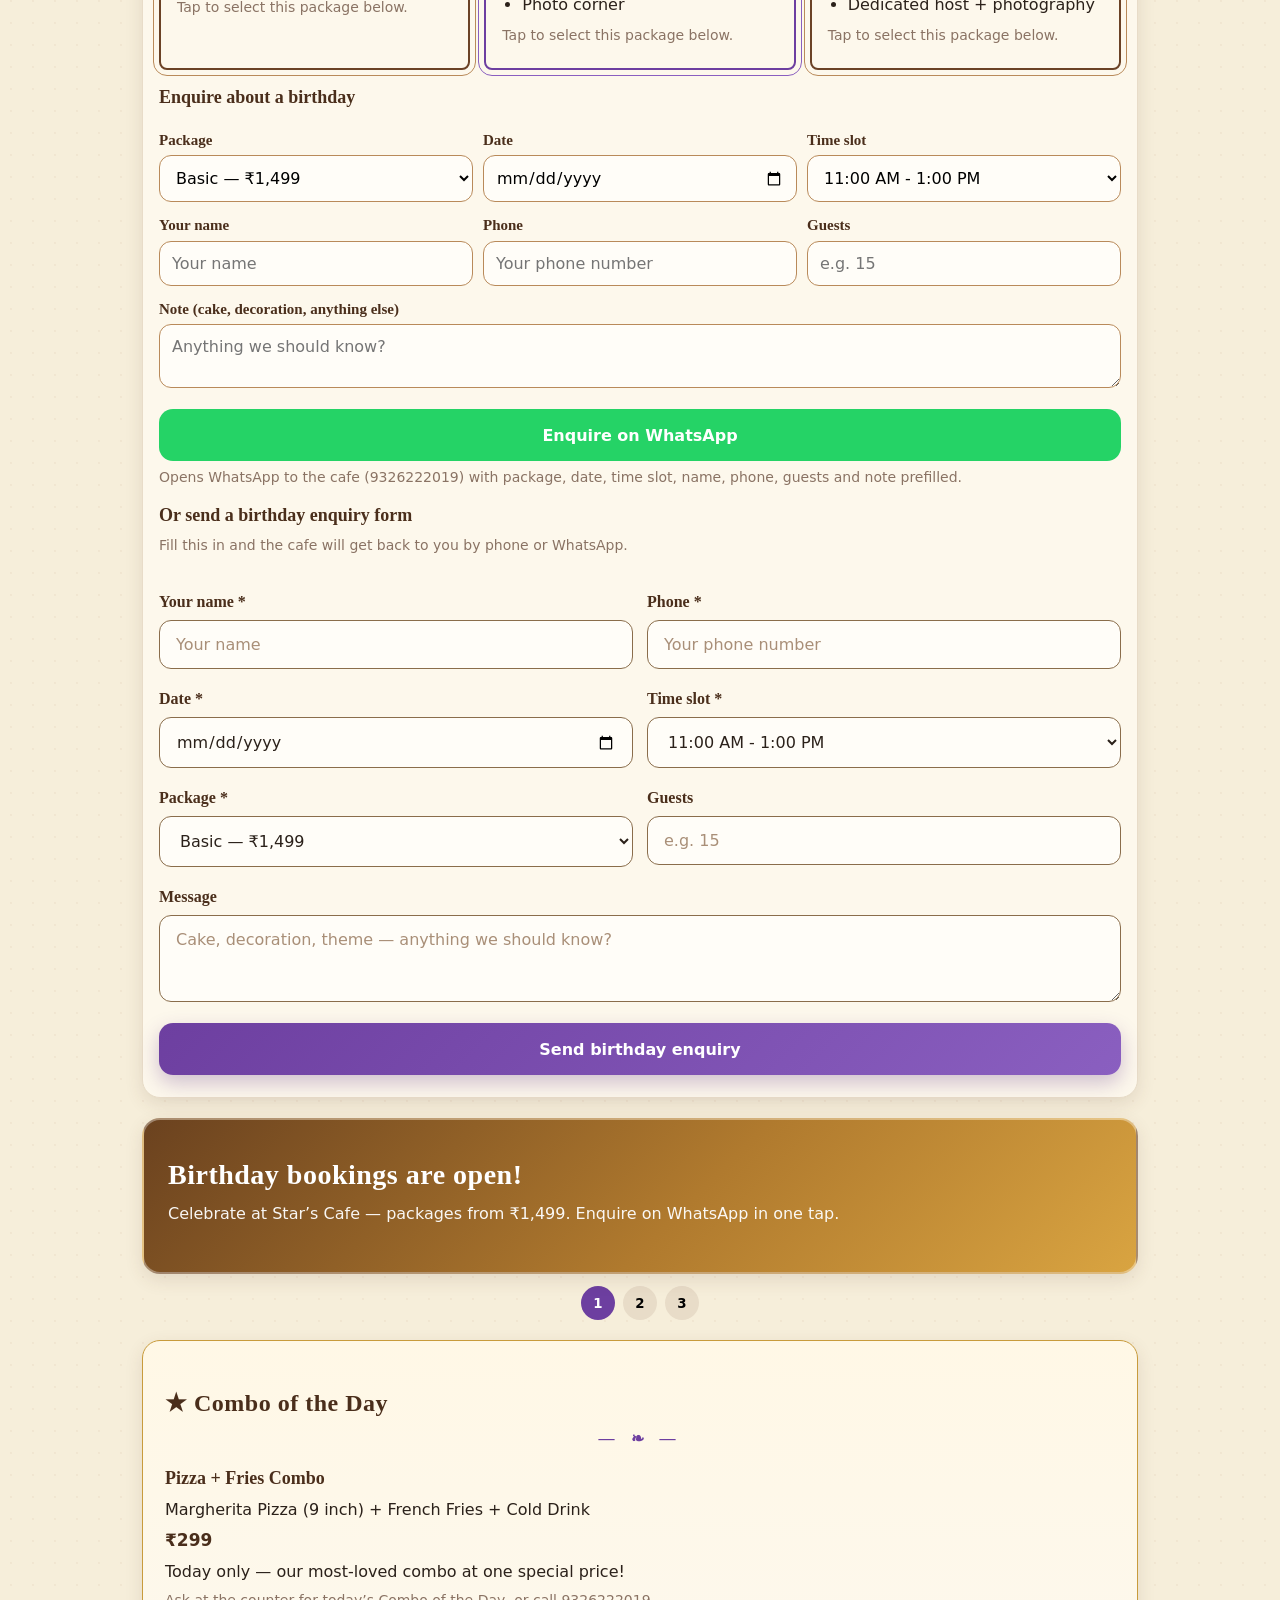
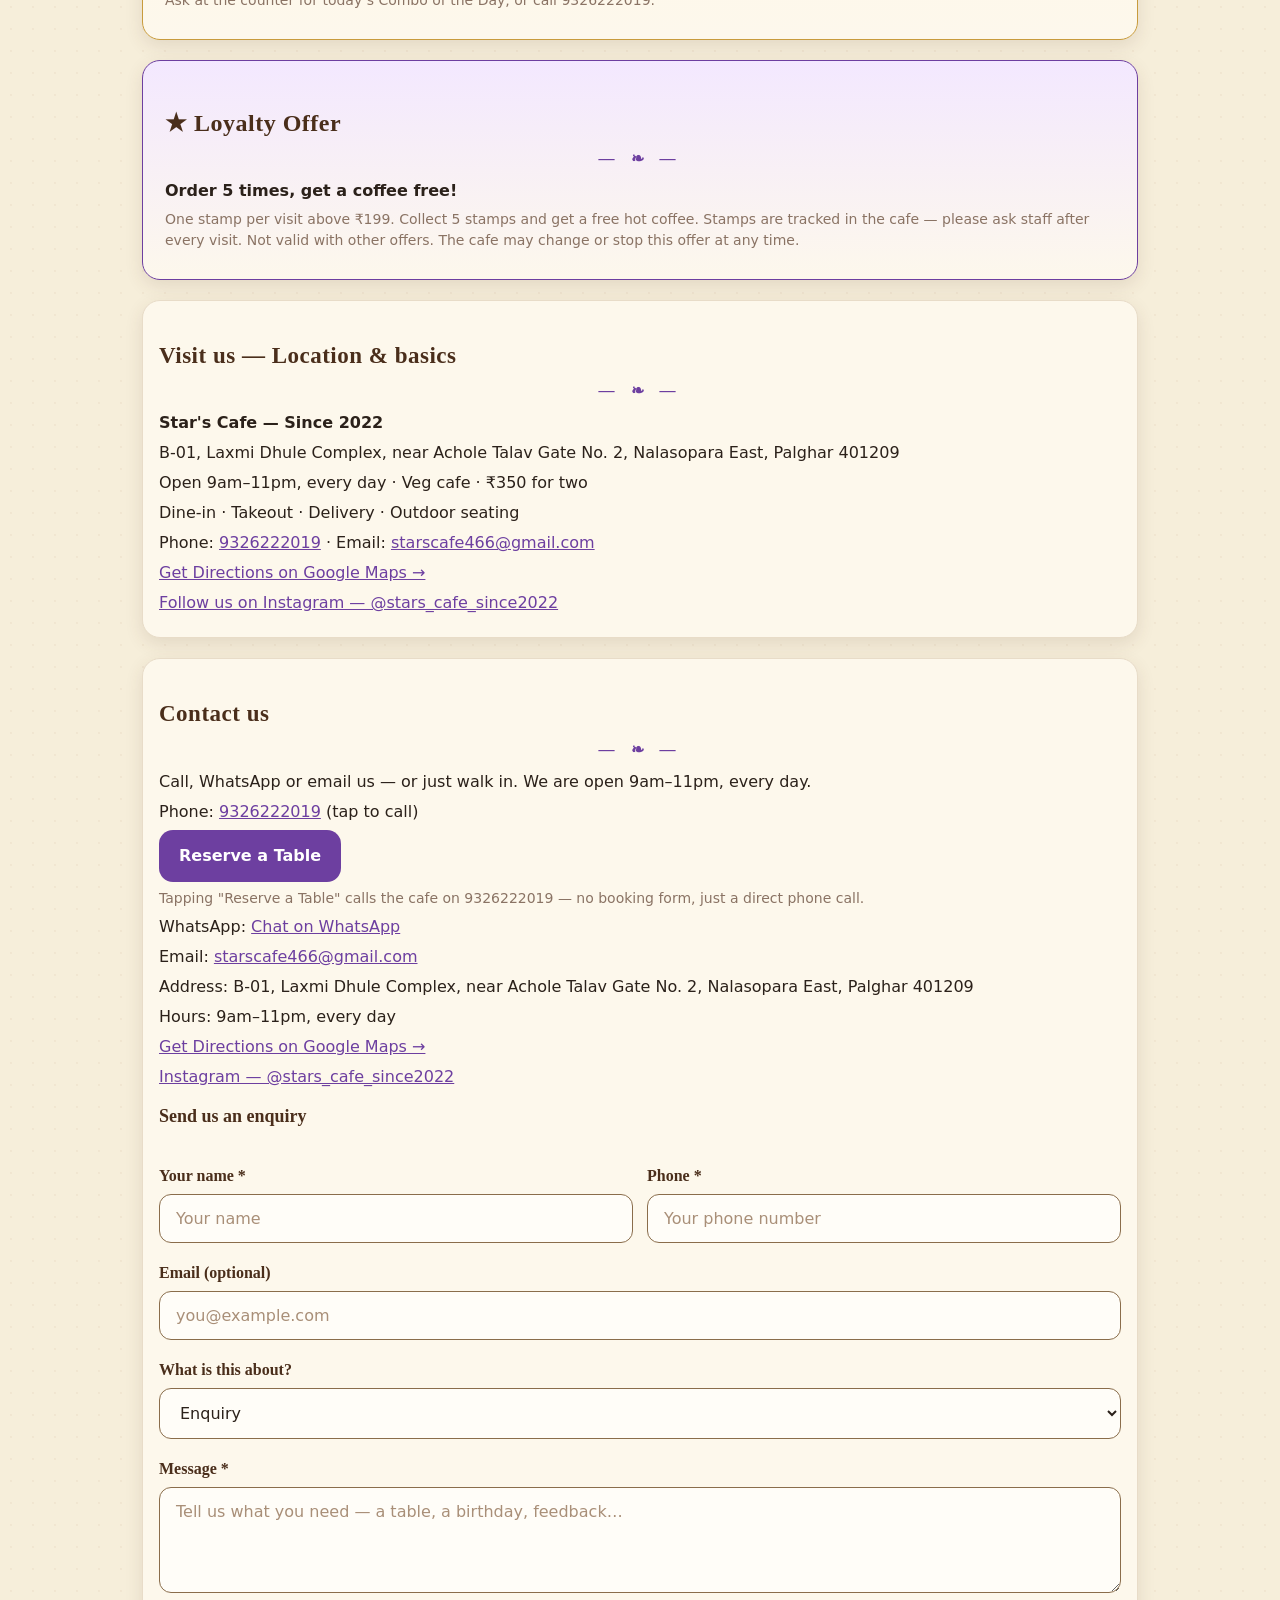
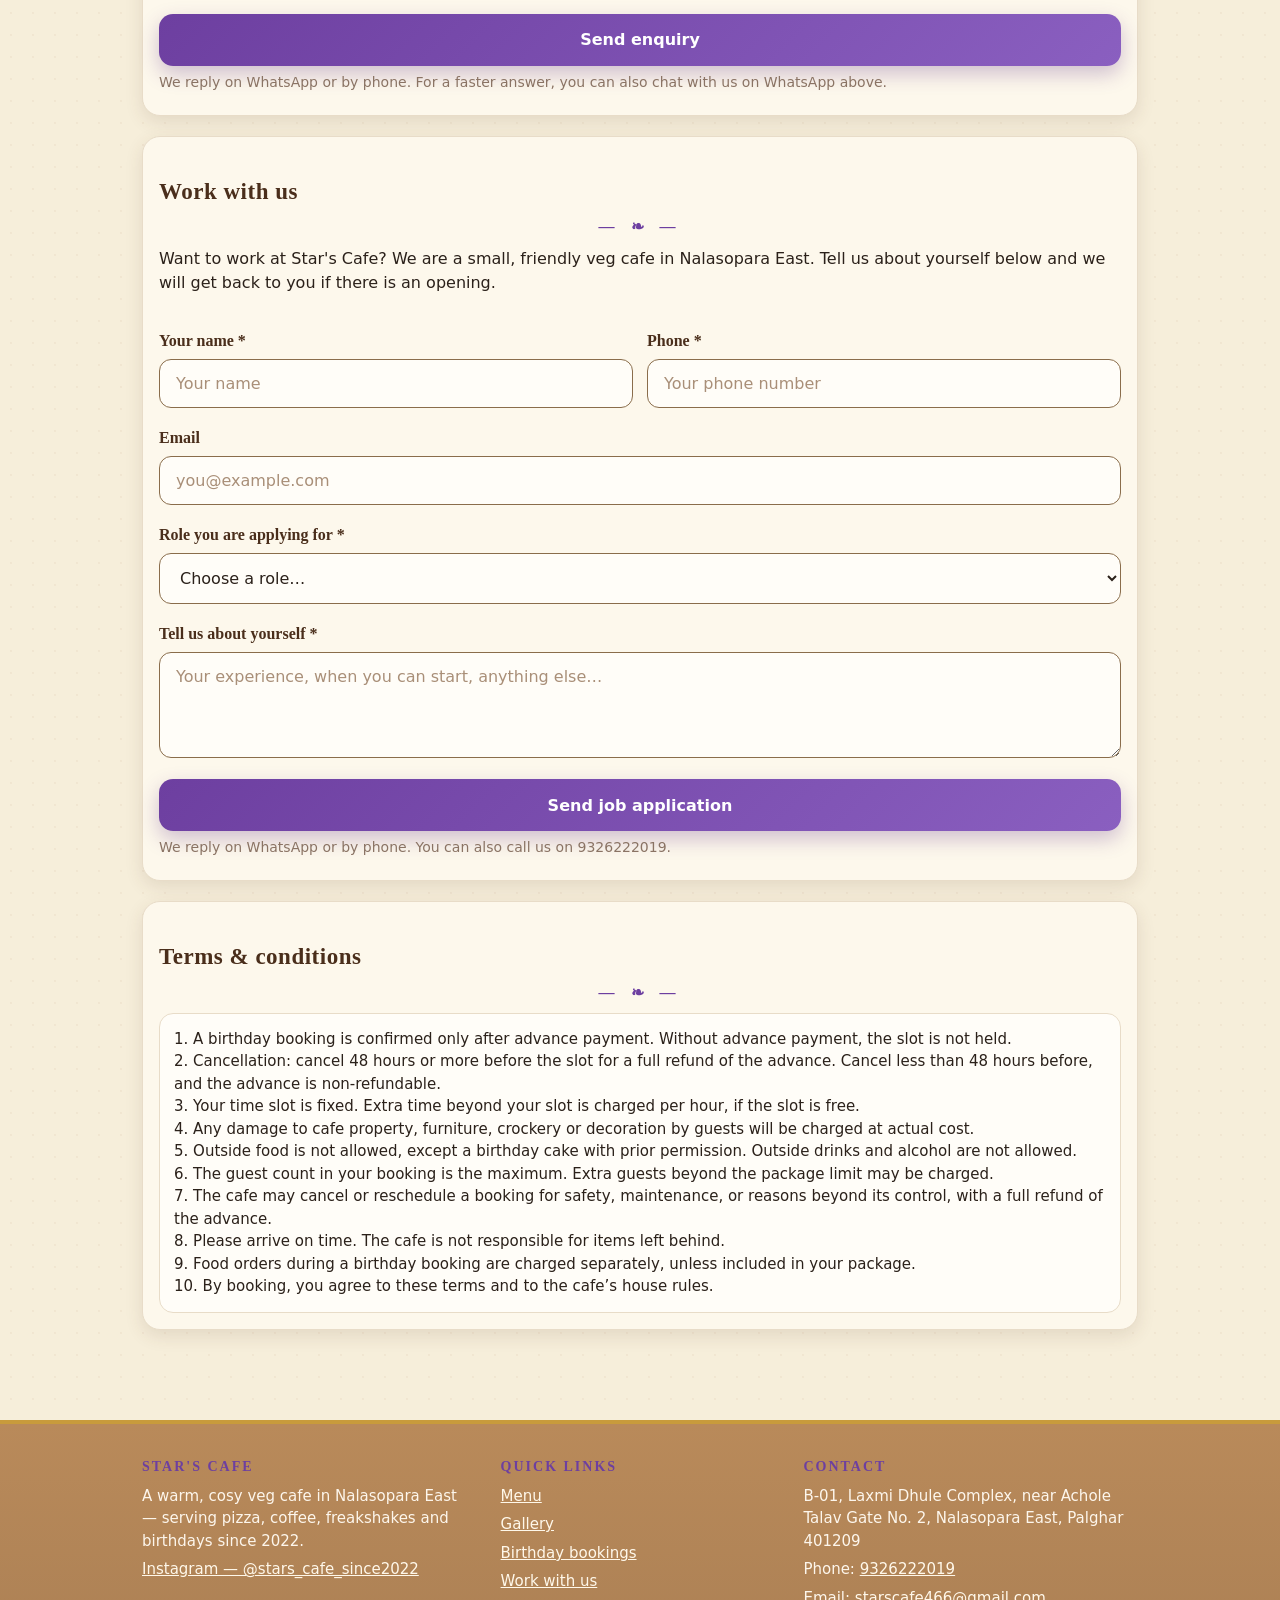
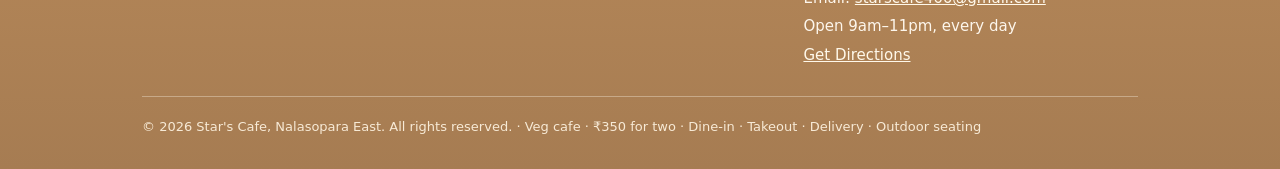
==== commit dce37fe7: "Remove Google review option" ====
--- a/index.html
+++ b/index.html
@@ -46,7 +46,6 @@
     <a href="#" onclick="goToSection('gallerySection');return false;">Gallery</a>
     <a href="#" onclick="goToSection('birthdayPanel');return false;">Birthday Bookings</a>
     <a href="#" onclick="goToSection('bannerArea');return false;">Offers</a>
-    <a href="#" onclick="goToSection('reviewsPanel');return false;">Reviews</a>
     <a href="#" onclick="goToSection('jobsPanel');return false;">Jobs</a>
     <a href="#" onclick="goToSection('locationPanel');return false;">Location</a>
     <a href="#" onclick="goToSection('contactPanel');return false;">Contact</a>
@@ -57,7 +56,6 @@
     <a href="menu.html">Menu</a>
     <a href="#" onclick="showView('site');document.getElementById('birthdayPanel').scrollIntoView({behavior:'smooth'});return false;">Birthdays</a>
     <a href="#" onclick="showView('site');document.getElementById('gallerySection').scrollIntoView({behavior:'smooth'});return false;">Gallery</a>
-    <a href="#" onclick="showView('site');document.getElementById('reviewsPanel').scrollIntoView({behavior:'smooth'});return false;">Reviews</a>
     <a href="#" onclick="showView('site');document.getElementById('jobsPanel').scrollIntoView({behavior:'smooth'});return false;">Jobs</a>
     <a href="#" onclick="showView('site');document.getElementById('locationPanel').scrollIntoView({behavior:'smooth'});return false;">Visit Us</a>
   </nav>
@@ -161,19 +159,6 @@
     <div class="banner-nav" id="bannerNav"></div>
     <div id="comboArea"></div>
     <div id="loyaltyArea"></div>
-
-    <div class="panel" id="reviewsPanel">
-      <h2>Reviews</h2>
-      <p class="top-badge">Top Rated Cafe in Nalasopara &mdash; 4.9 &#9733; (199 Google reviews)</p>
-      <p class="rating-big" aria-label="Google rating 4.9 out of 5 from 199 Google reviews">4.9 &#9733; <span>(199 Google reviews)</span></p>
-      <p class="muted">&ldquo;Relaxed lakeside cafe offering diverse menu options including pizza and burgers.&rdquo; &mdash; Google listing</p>
-      <h3>What customers say on Google</h3>
-      <iframe id="googleReviewsFrame" title="Star's Cafe on Google Maps — reviews" loading="lazy" referrerpolicy="no-referrer-when-downgrade" src="https://maps.google.com/maps?q=Star%27s+Cafe+Nalasopara+East&amp;output=embed"></iframe>
-      <p class="muted" id="googleReviewsNote">Showing Google Maps for Star's Cafe — tap the place to read its Google reviews, or use the button below. To show the cafe's own reviews directly, the owner can add the Google Place ID in the Owner page.</p>
-      <p><a id="googleReviewsBtn" href="https://www.google.com/search?q=Star%27s+Cafe+Nalasopara+East+reviews" target="_blank" rel="noopener">Read reviews on Google &rarr;</a></p>
-      <p><a href="https://wa.me/919326222019?text=I%20would%20like%20to%20leave%20a%20review%20for%20Star%27s%20Cafe" target="_blank" rel="noopener">Write a review on WhatsApp &rarr;</a></p>
-      <p class="muted">Tapping "Write a Review" opens WhatsApp to the cafe (9326222019) with "I would like to leave a review for Star's Cafe" prefilled — just send it and tell us how your visit was.</p>
-    </div>
 
     <div class="panel" id="locationPanel">
       <h2>Visit us — Location &amp; basics</h2>
@@ -264,7 +249,7 @@
   <section id="view-owner" class="view">
     <div id="ownerLogin" class="panel login-box">
       <h1>Owner login</h1>
-      <p class="muted">The owner page is accessible to all owners, for editing the display website — menu, packages, banners, combo, loyalty offer, terms and Google Reviews settings.</p>
+      <p class="muted">The owner page is accessible to all owners, for editing the display website — menu, packages, banners, combo, loyalty offer and terms.</p>
       <p class="notice"><b>Demo login:</b> username <b>owner</b> &middot; password <b>stars123</b> — demo only, not real security.</p>
       <label for="ownerUser">Username</label><input id="ownerUser" type="text" autocomplete="username">
       <label for="ownerPass">Password</label><input id="ownerPass" type="password" autocomplete="current-password">
@@ -310,9 +295,6 @@
       <h2>Loyalty Offer — edit</h2>
       <p class="muted">Set the loyalty offer and its terms. Turn it off to hide it from the site.</p>
       <div id="loyaltyEditor"></div>
-      <h2>Google Reviews — edit</h2>
-      <p class="muted">Paste the cafe's Google Place ID and/or Google Maps reviews link so customers see the cafe's own Google reviews on the site.</p>
-      <div id="googleEditor"></div>
       <h2>Terms &amp; conditions — edit</h2>
       <textarea id="termsEditor" rows="12"></textarea>
       <p><button class="btn" onclick="saveTerms()">Save terms &amp; conditions</button> <span class="muted" id="termsSaved"></span></p>
@@ -336,7 +318,6 @@
         <p><a href="#" onclick="showView('site');document.getElementById('gallerySection').scrollIntoView({behavior:'smooth'});return false;">Gallery</a></p>
         <p><a href="#" onclick="showView('site');document.getElementById('birthdayPanel').scrollIntoView({behavior:'smooth'});return false;">Birthday bookings</a></p>
         <p><a href="#" onclick="showView('site');document.getElementById('jobsPanel').scrollIntoView({behavior:'smooth'});return false;">Work with us</a></p>
-        <p><a href="#" onclick="showView('site');document.getElementById('reviewsPanel').scrollIntoView({behavior:'smooth'});return false;">Reviews</a></p>
       </div>
       <div class="footer-col">
         <h3>Contact</h3>
--- a/styles.css
+++ b/styles.css
@@ -156,8 +156,6 @@
 .hidden{display:none!important}
 .login-box{max-width:420px;margin:30px auto}
 .terms{white-space:pre-wrap;background:#fffdf8;border:1.5px solid var(--border);border-radius:14px;padding:14px;font-size:15px}
-/* Google Reviews map embed (on-site) */
-#googleReviewsFrame{width:100%;height:320px;border:1.5px solid var(--border);border-radius:14px;margin:8px 0}
 
 /* Combo of the Day / Loyalty Offer */
 .combo-panel{border-color:var(--gold);background:linear-gradient(180deg,#fff8e6,var(--paper))}
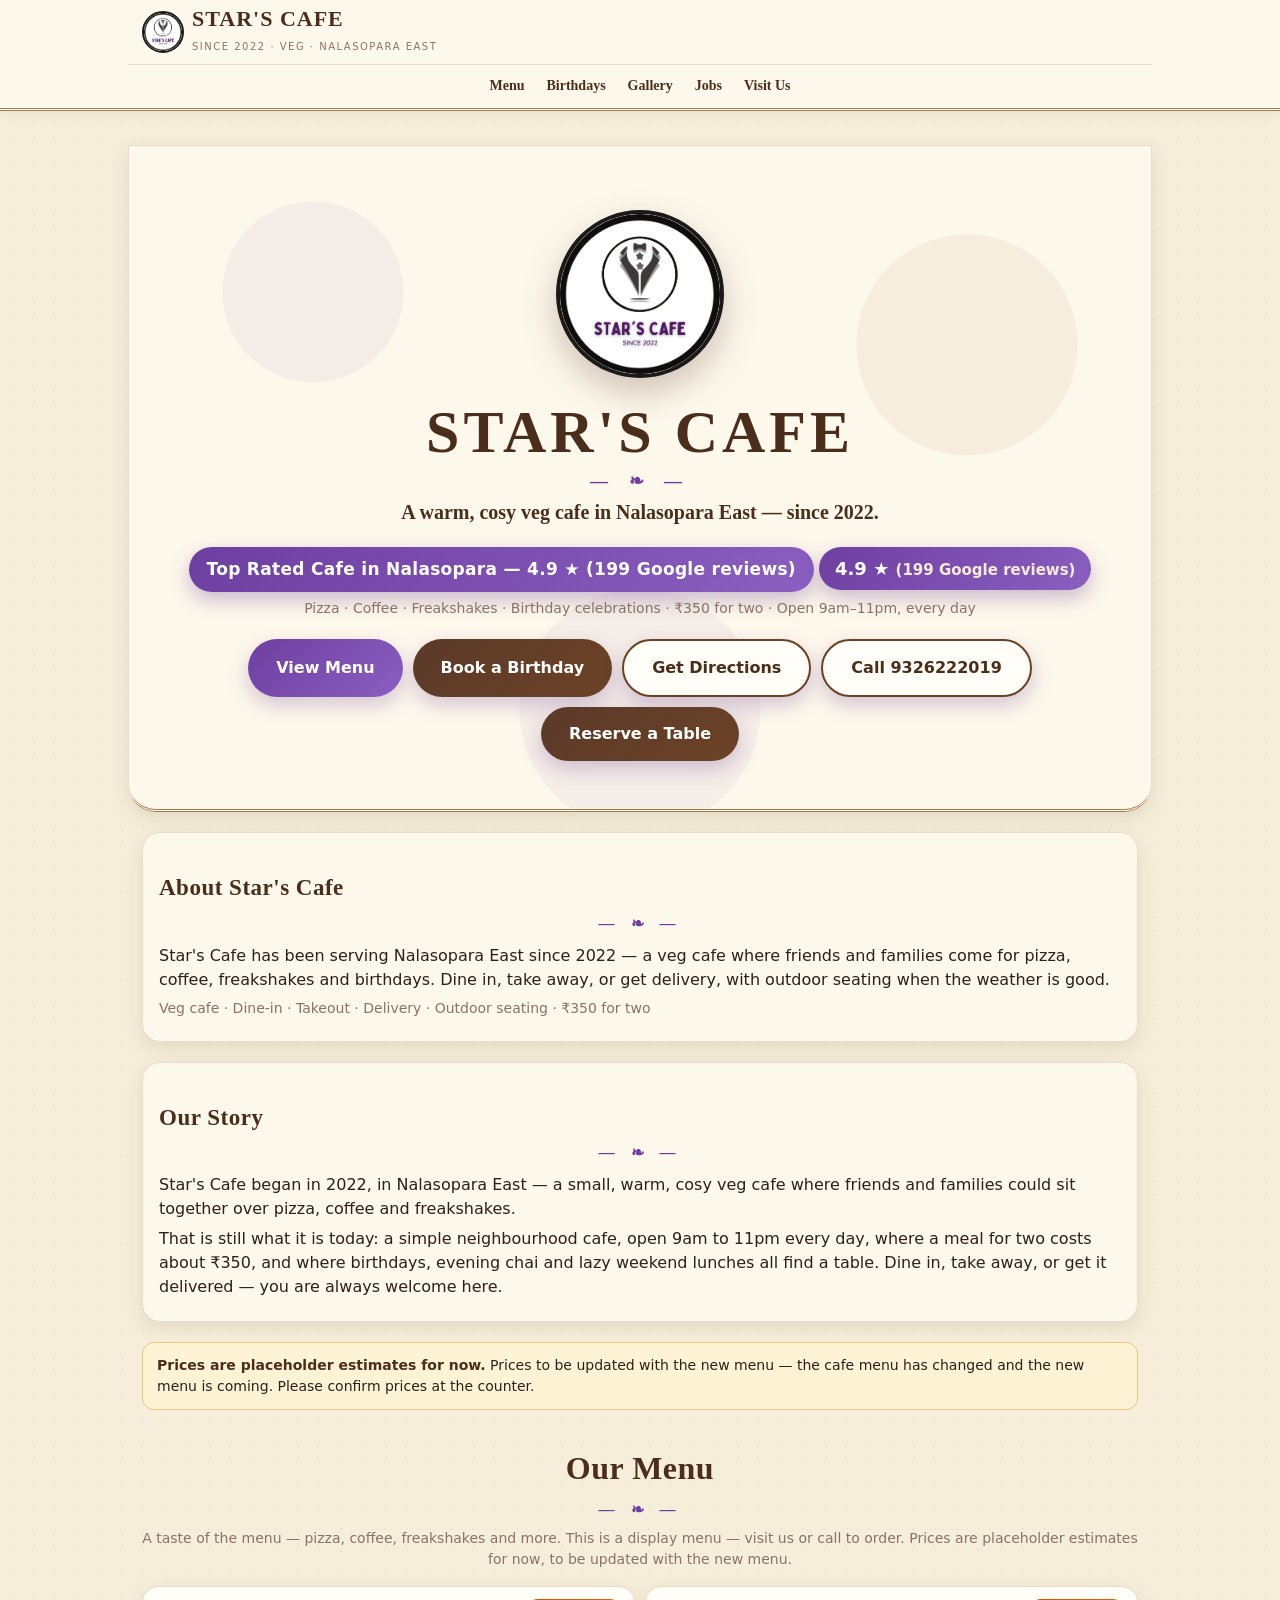
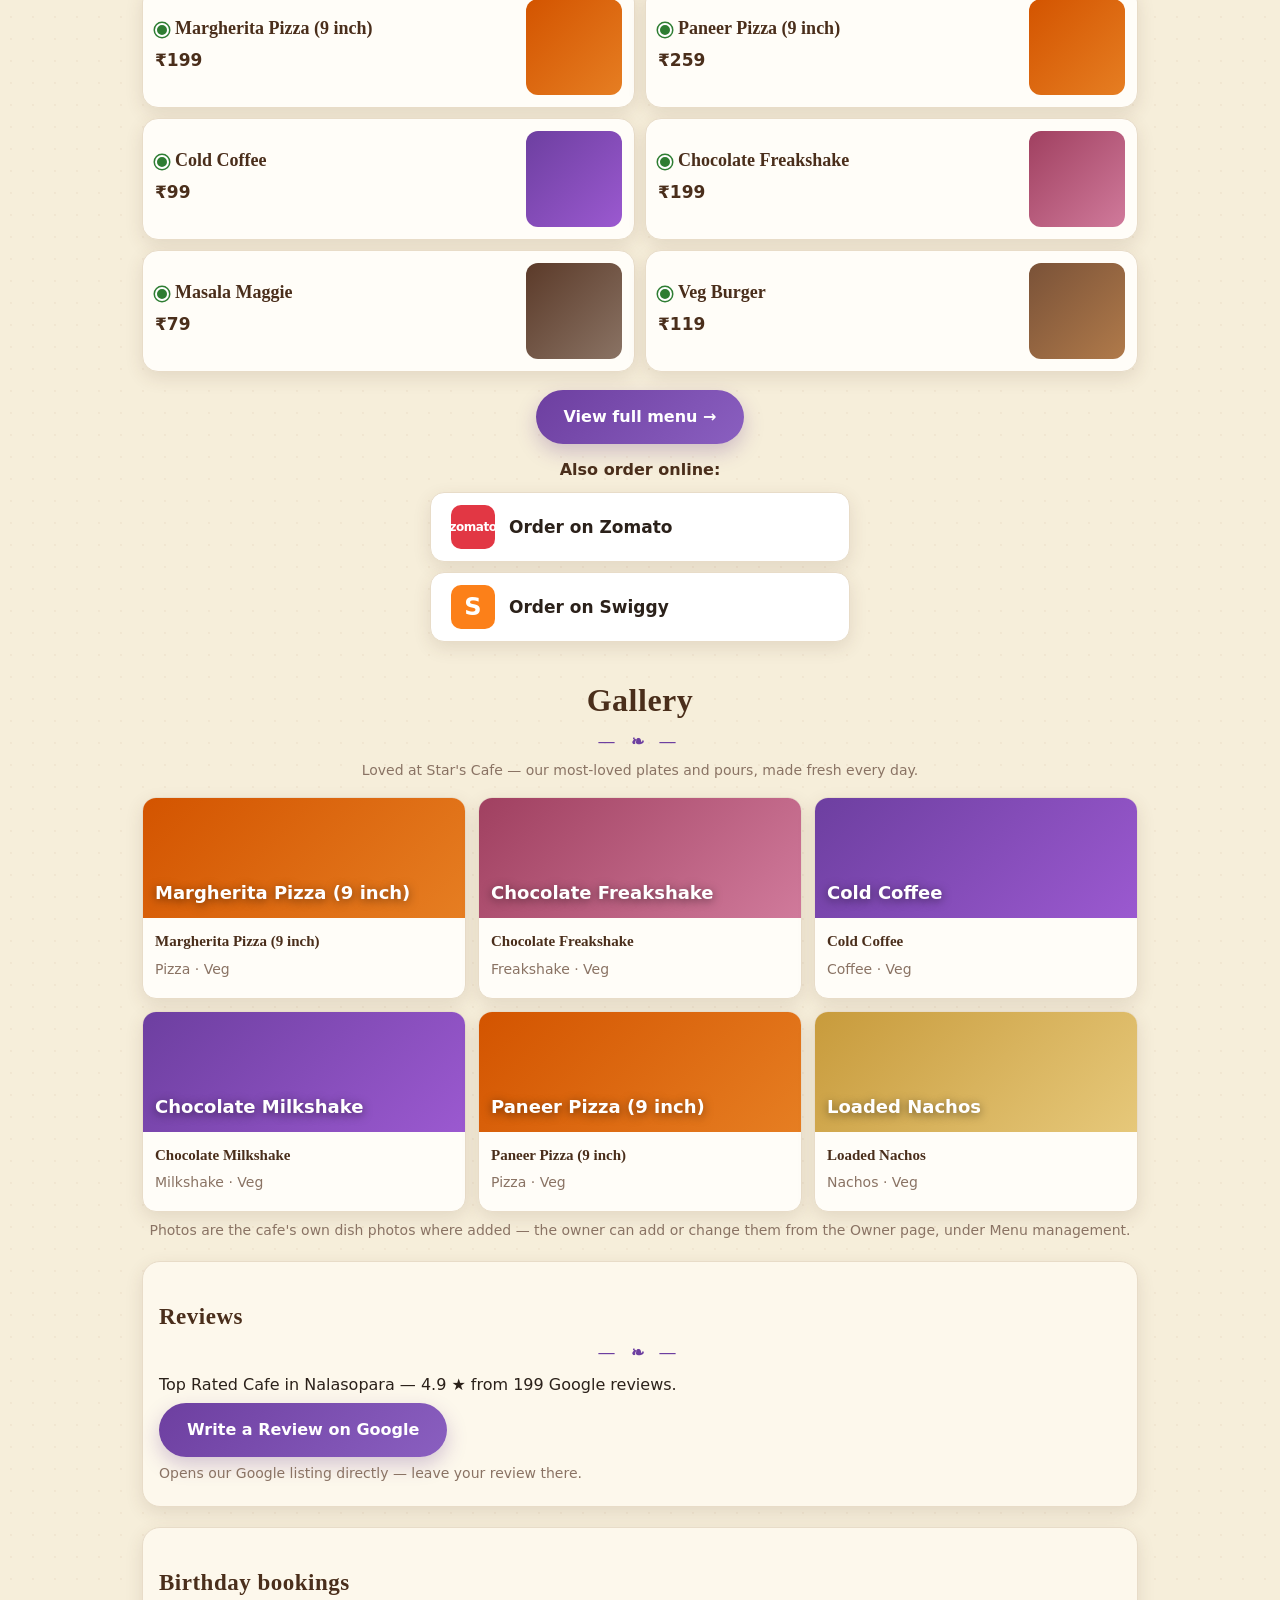
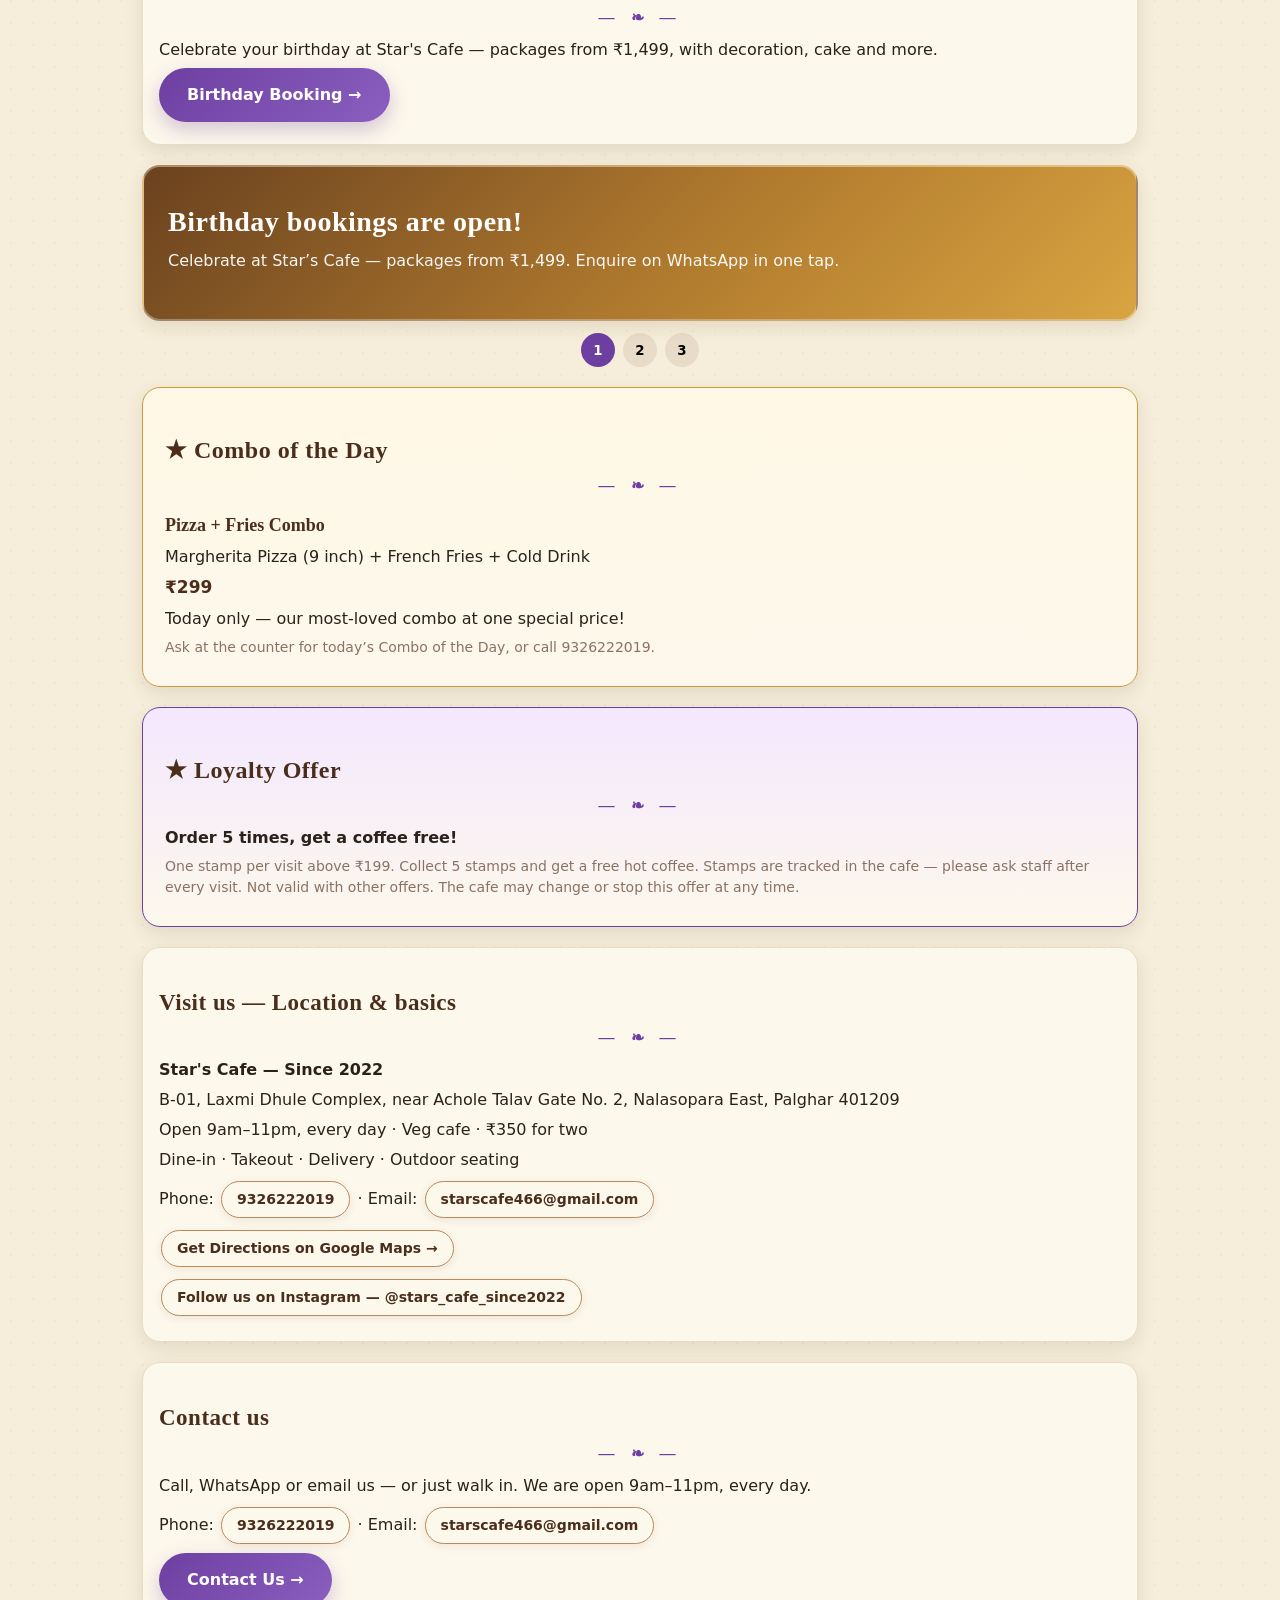
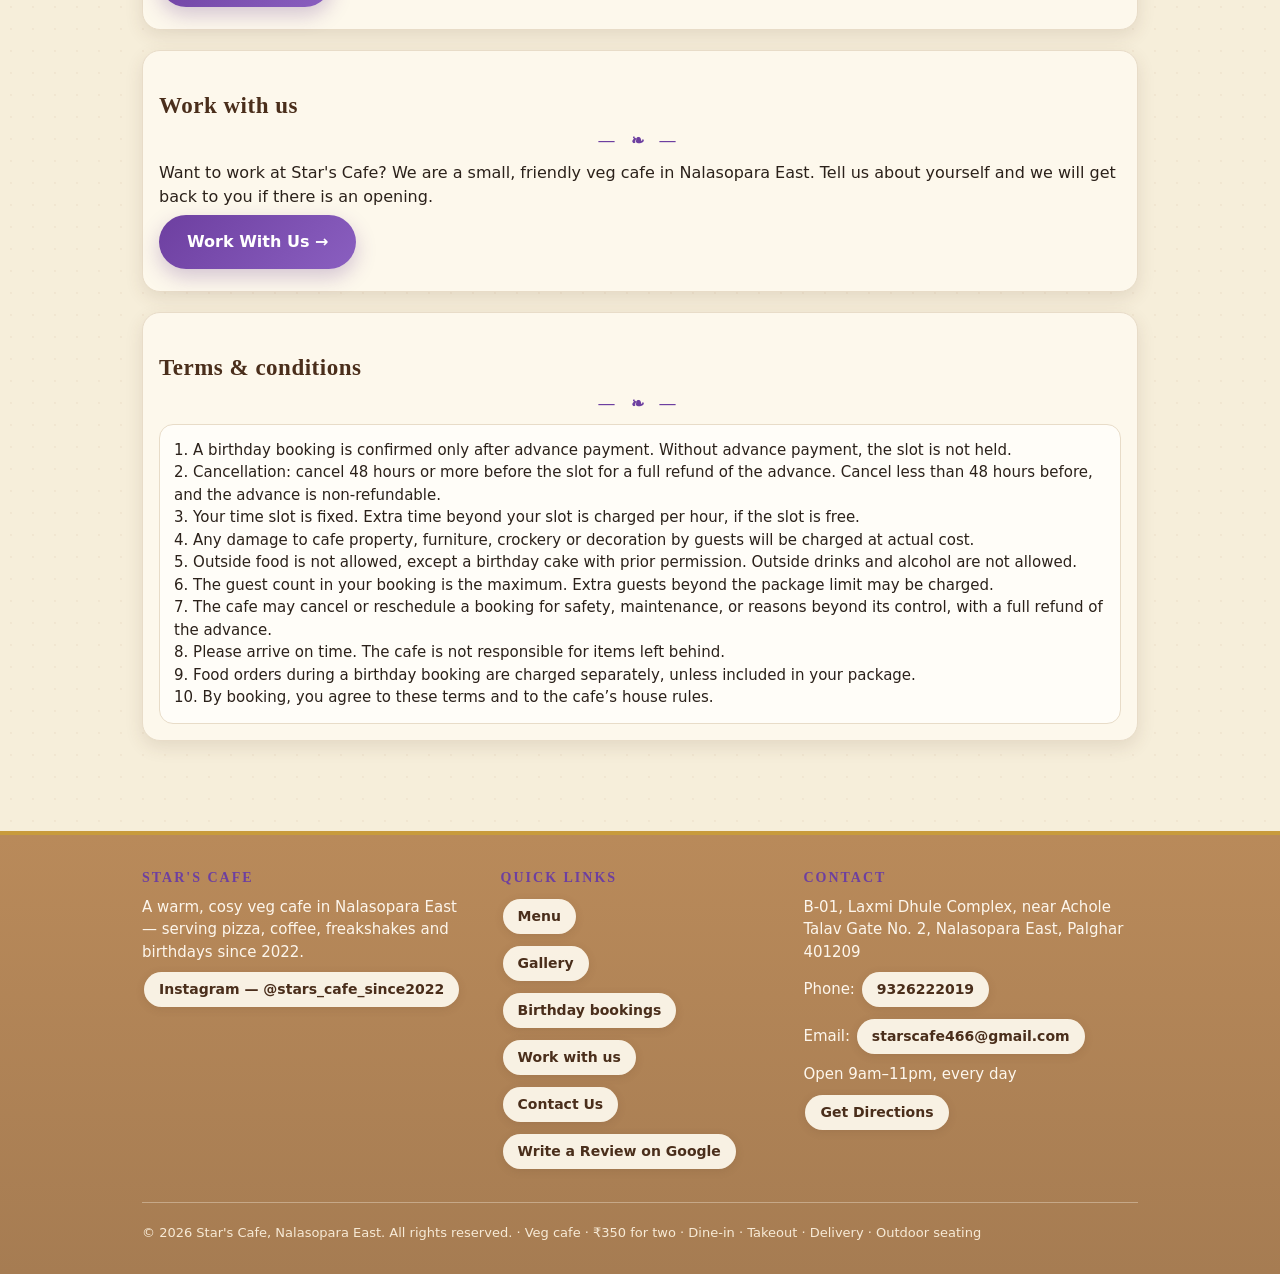
==== commit bf27b19c: "Separate birthday/contact/job pages, Google review link, MNC-style buttons" ====
--- a/index.html
+++ b/index.html
@@ -44,19 +44,19 @@
     <a href="#" onclick="goToSection(null);return false;">Home</a>
     <a href="menu.html">Menu</a>
     <a href="#" onclick="goToSection('gallerySection');return false;">Gallery</a>
-    <a href="#" onclick="goToSection('birthdayPanel');return false;">Birthday Bookings</a>
+    <a href="birthday.html">Birthday Bookings</a>
     <a href="#" onclick="goToSection('bannerArea');return false;">Offers</a>
-    <a href="#" onclick="goToSection('jobsPanel');return false;">Jobs</a>
+    <a href="job.html">Jobs</a>
     <a href="#" onclick="goToSection('locationPanel');return false;">Location</a>
-    <a href="#" onclick="goToSection('contactPanel');return false;">Contact</a>
+    <a href="contact.html">Contact</a>
     <a href="https://www.instagram.com/stars_cafe_since2022" target="_blank" rel="noopener" onclick="closeMobileMenu()">Instagram</a>
     <a class="owner-link" href="#owner" onclick="showView('owner')">Owner</a>
   </nav>
   <nav class="tabs" aria-label="Sections">
     <a href="menu.html">Menu</a>
-    <a href="#" onclick="showView('site');document.getElementById('birthdayPanel').scrollIntoView({behavior:'smooth'});return false;">Birthdays</a>
+    <a href="birthday.html">Birthdays</a>
     <a href="#" onclick="showView('site');document.getElementById('gallerySection').scrollIntoView({behavior:'smooth'});return false;">Gallery</a>
-    <a href="#" onclick="showView('site');document.getElementById('jobsPanel').scrollIntoView({behavior:'smooth'});return false;">Jobs</a>
+    <a href="job.html">Jobs</a>
     <a href="#" onclick="showView('site');document.getElementById('locationPanel').scrollIntoView({behavior:'smooth'});return false;">Visit Us</a>
   </nav>
 </header>
@@ -73,7 +73,7 @@
       <p class="muted">Pizza &middot; Coffee &middot; Freakshakes &middot; Birthday celebrations &middot; ₹350 for two &middot; Open 9am&ndash;11pm, every day</p>
       <div class="hero-cta">
         <a class="btn" href="menu.html">View Menu</a>
-        <button class="btn brown" onclick="document.getElementById('birthdayPanel').scrollIntoView({behavior:'smooth'})">Book a Birthday</button>
+        <a class="btn brown" href="birthday.html">Book a Birthday</a>
         <a class="btn secondary" href="https://www.google.com/maps/search/?api=1&amp;query=Star%27s+Cafe+Nalasopara+East" target="_blank" rel="noopener">Get Directions</a>
         <a class="btn secondary" href="tel:+919326222019">Call 9326222019</a>
         <a class="btn brown" href="tel:+919326222019">Reserve a Table</a>
@@ -112,49 +112,18 @@
       <p class="muted section-sub">Photos are the cafe's own dish photos where added — the owner can add or change them from the Owner page, under Menu management.</p>
     </section>
 
+    <section class="panel reveal" id="reviewsPanel" aria-label="Reviews">
+      <h2>Reviews</h2>
+      <p>Top Rated Cafe in Nalasopara — 4.9 &#9733; from 199 Google reviews.</p>
+      <p><a class="btn" href="https://share.google/OY9cJPErdoLdT4YHh" target="_blank" rel="noopener">Write a Review on Google</a></p>
+      <p class="muted">Opens our Google listing directly — leave your review there.</p>
+    </section>
+
     <div class="panel" id="birthdayPanel">
       <h2>Birthday bookings</h2>
-      <p>Celebrate your birthday at Star's Cafe. Pick a package, date and time — send the enquiry straight to the cafe on WhatsApp and we will confirm your booking.</p>
-      <div class="pkg-grid" id="packageGrid"></div>
-      <h3>Enquire about a birthday</h3>
-      <div class="row">
-        <div><label for="bkPackage">Package</label><select id="bkPackage"></select></div>
-        <div><label for="bkDate">Date</label><input id="bkDate" type="date"></div>
-        <div><label for="bkTime">Time slot</label><select id="bkTime"></select></div>
-      </div>
-      <div class="row">
-        <div><label for="bkName">Your name</label><input id="bkName" type="text" placeholder="Your name"></div>
-        <div><label for="bkPhone">Phone</label><input id="bkPhone" type="tel" placeholder="Your phone number"></div>
-        <div><label for="bkGuests">Guests</label><input id="bkGuests" type="number" min="1" placeholder="e.g. 15"></div>
-      </div>
-      <label for="bkNote">Note (cake, decoration, anything else)</label>
-      <textarea id="bkNote" rows="2" placeholder="Anything we should know?"></textarea>
-      <p style="margin-top:14px"><button class="btn whatsapp block" onclick="bookBirthdayWhatsApp()">Enquire on WhatsApp</button></p>
-      <p class="muted">Opens WhatsApp to the cafe (9326222019) with package, date, time slot, name, phone, guests and note prefilled.</p>
-      <h3>Or send a birthday enquiry form</h3>
-      <p class="muted">Fill this in and the cafe will get back to you by phone or WhatsApp.</p>
-      <!-- Netlify Form: plain HTML (no JS submit) so Netlify captures submissions. -->
-      <form name="birthday" method="POST" data-netlify="true" data-netlify-honeypot="bot-field" class="contact-form form-card">
-        <input type="hidden" name="form-name" value="birthday">
-        <p class="hp-field"><label>Don&rsquo;t fill this out if you&rsquo;re human: <input name="bot-field"></label></p>
-        <div class="row">
-          <div><label for="bfName">Your name *</label><input id="bfName" name="name" type="text" placeholder="Your name" required></div>
-          <div><label for="bfPhone">Phone *</label><input id="bfPhone" name="phone" type="tel" placeholder="Your phone number" required></div>
-        </div>
-        <div class="row">
-          <div><label for="bfDate">Date *</label><input id="bfDate" name="date" type="date" required></div>
-          <div><label for="bfTime">Time slot *</label><select id="bfTime" name="time-slot" required></select></div>
-        </div>
-        <div class="row">
-          <div><label for="bfPackage">Package *</label><select id="bfPackage" name="package" required></select></div>
-          <div><label for="bfGuests">Guests</label><input id="bfGuests" name="guests" type="number" min="1" placeholder="e.g. 15"></div>
-        </div>
-        <label for="bfMessage">Message</label>
-        <textarea id="bfMessage" name="message" rows="3" placeholder="Cake, decoration, theme — anything we should know?"></textarea>
-        <p style="margin-top:14px"><button type="submit" class="btn block">Send birthday enquiry</button></p>
-      </form>
-    </div>
-
+      <p>Celebrate your birthday at Star's Cafe — packages from ₹1,499, with decoration, cake and more.</p>
+      <p><a class="btn" href="birthday.html">Birthday Booking &rarr;</a></p>
+    </div>
     <div id="bannerArea"></div>
     <div class="banner-nav" id="bannerNav"></div>
     <div id="comboArea"></div>
@@ -174,71 +143,14 @@
     <div class="panel" id="contactPanel">
       <h2>Contact us</h2>
       <p>Call, WhatsApp or email us — or just walk in. We are open 9am&ndash;11pm, every day.</p>
-      <p>Phone: <a href="tel:+919326222019">9326222019</a> (tap to call)</p>
-      <p><a class="btn" href="tel:+919326222019">Reserve a Table</a></p>
-      <p class="muted">Tapping "Reserve a Table" calls the cafe on 9326222019 — no booking form, just a direct phone call.</p>
-      <p>WhatsApp: <a href="https://wa.me/919326222019" target="_blank" rel="noopener">Chat on WhatsApp</a></p>
-      <p>Email: <a href="mailto:starscafe466@gmail.com">starscafe466@gmail.com</a></p>
-      <p>Address: B-01, Laxmi Dhule Complex, near Achole Talav Gate No. 2, Nalasopara East, Palghar 401209</p>
-      <p>Hours: 9am&ndash;11pm, every day</p>
-      <p><a href="https://www.google.com/maps/search/?api=1&amp;query=Star%27s+Cafe+Nalasopara+East" target="_blank" rel="noopener">Get Directions on Google Maps &rarr;</a></p>
-      <p><a href="https://www.instagram.com/stars_cafe_since2022" target="_blank" rel="noopener">Instagram — @stars_cafe_since2022</a></p>
-
-      <h3>Send us an enquiry</h3>
-      <!-- Netlify Form: plain HTML form (no JS submit) so Netlify captures submissions.
-           No action attribute = Netlify shows its default thank-you page after sending. -->
-      <form name="contact" method="POST" data-netlify="true" data-netlify-honeypot="bot-field" class="contact-form form-card">
-        <input type="hidden" name="form-name" value="contact">
-        <p class="hp-field"><label>Don&rsquo;t fill this out if you&rsquo;re human: <input name="bot-field"></label></p>
-        <div class="row">
-          <div><label for="cfName">Your name *</label><input id="cfName" name="name" type="text" placeholder="Your name" required></div>
-          <div><label for="cfPhone">Phone *</label><input id="cfPhone" name="phone" type="tel" placeholder="Your phone number" required></div>
-        </div>
-        <label for="cfEmail">Email (optional)</label>
-        <input id="cfEmail" name="email" type="email" placeholder="you@example.com">
-        <label for="cfType">What is this about?</label>
-        <select id="cfType" name="subject">
-          <option value="Enquiry">Enquiry</option>
-          <option value="Birthday Booking">Birthday Booking</option>
-          <option value="Feedback">Feedback</option>
-        </select>
-        <label for="cfMessage">Message *</label>
-        <textarea id="cfMessage" name="message" rows="4" placeholder="Tell us what you need — a table, a birthday, feedback…" required></textarea>
-        <p style="margin-top:14px"><button type="submit" class="btn block">Send enquiry</button></p>
-        <p class="muted">We reply on WhatsApp or by phone. For a faster answer, you can also chat with us on WhatsApp above.</p>
-      </form>
-    </div>
-
+      <p>Phone: <a href="tel:+919326222019">9326222019</a> &middot; Email: <a href="mailto:starscafe466@gmail.com">starscafe466@gmail.com</a></p>
+      <p><a class="btn" href="contact.html">Contact Us &rarr;</a></p>
+    </div>
     <div class="panel" id="jobsPanel">
       <h2>Work with us</h2>
-      <p>Want to work at Star's Cafe? We are a small, friendly veg cafe in Nalasopara East. Tell us about yourself below and we will get back to you if there is an opening.</p>
-      <!-- Netlify Form: plain HTML (no JS submit) so Netlify captures submissions. -->
-      <form name="job" method="POST" data-netlify="true" data-netlify-honeypot="bot-field" class="contact-form form-card">
-        <input type="hidden" name="form-name" value="job">
-        <p class="hp-field"><label>Don&rsquo;t fill this out if you&rsquo;re human: <input name="bot-field"></label></p>
-        <div class="row">
-          <div><label for="jfName">Your name *</label><input id="jfName" name="name" type="text" placeholder="Your name" required></div>
-          <div><label for="jfPhone">Phone *</label><input id="jfPhone" name="phone" type="tel" placeholder="Your phone number" required></div>
-        </div>
-        <label for="jfEmail">Email</label>
-        <input id="jfEmail" name="email" type="email" placeholder="you@example.com">
-        <label for="jfRole">Role you are applying for *</label>
-        <select id="jfRole" name="role" required>
-          <option value="">Choose a role…</option>
-          <option value="Server / Waiter">Server / Waiter</option>
-          <option value="Kitchen / Cook">Kitchen / Cook</option>
-          <option value="Barista / Beverage maker">Barista / Beverage maker</option>
-          <option value="Cashier">Cashier</option>
-          <option value="Cleaner / Helper">Cleaner / Helper</option>
-          <option value="Other">Other</option>
-        </select>
-        <label for="jfMessage">Tell us about yourself *</label>
-        <textarea id="jfMessage" name="message" rows="4" placeholder="Your experience, when you can start, anything else…" required></textarea>
-        <p style="margin-top:14px"><button type="submit" class="btn block">Send job application</button></p>
-        <p class="muted">We reply on WhatsApp or by phone. You can also call us on 9326222019.</p>
-      </form>
-    </div>
-
+      <p>Want to work at Star's Cafe? We are a small, friendly veg cafe in Nalasopara East. Tell us about yourself and we will get back to you if there is an opening.</p>
+      <p><a class="btn" href="job.html">Work With Us &rarr;</a></p>
+    </div>
     <div class="panel">
       <h2>Terms &amp; conditions</h2>
       <div class="terms" id="termsText"></div>
@@ -316,8 +228,10 @@
         <h3>Quick links</h3>
         <p><a href="menu.html">Menu</a></p>
         <p><a href="#" onclick="showView('site');document.getElementById('gallerySection').scrollIntoView({behavior:'smooth'});return false;">Gallery</a></p>
-        <p><a href="#" onclick="showView('site');document.getElementById('birthdayPanel').scrollIntoView({behavior:'smooth'});return false;">Birthday bookings</a></p>
-        <p><a href="#" onclick="showView('site');document.getElementById('jobsPanel').scrollIntoView({behavior:'smooth'});return false;">Work with us</a></p>
+        <p><a href="birthday.html">Birthday bookings</a></p>
+        <p><a href="job.html">Work with us</a></p>
+        <p><a href="contact.html">Contact Us</a></p>
+        <p><a href="https://share.google/OY9cJPErdoLdT4YHh" target="_blank" rel="noopener">Write a Review on Google</a></p>
       </div>
       <div class="footer-col">
         <h3>Contact</h3>
--- a/styles.css
+++ b/styles.css
@@ -17,7 +17,23 @@
 *{box-sizing:border-box}
 html{scroll-behavior:smooth}
 body{margin:0;font-family:system-ui,-apple-system,"Segoe UI",Roboto,Arial,sans-serif;background:var(--cream);background-image:radial-gradient(rgba(169,124,82,.07) 1px,transparent 1px);background-size:22px 22px;color:var(--ink);line-height:1.5}
-a{color:var(--purple)}
+/* Links — NEVER default browser blue. MNC-style button system: every link
+   looks like a proper pill button / chip, clearly different from plain text.
+   Primary action = filled purple pill (.btn), secondary = outlined cream pill
+   (.btn.secondary), plain content links (phone, email, directions, Instagram)
+   = small cream pill chips. Nav tabs, hamburger links and the brand keep
+   their own (already non-blue) styles. */
+a{color:var(--purple);text-decoration:none}
+a:visited{color:var(--purple)}
+/* Plain links inside page content: cream pill chips with a brown border,
+   purple fill on hover — a visible clickable action, never blue text. */
+main a:not(.btn):not(.dl-btn):not(.chip):not(.brand){display:inline-block;background:var(--paper);border:1.5px solid var(--tan);border-radius:999px;padding:7px 15px;margin:3px 2px;font-weight:700;font-size:14px;color:var(--brown);box-shadow:0 2px 8px rgba(91,58,41,.10);transition:background .18s ease,color .18s ease,transform .18s ease,box-shadow .18s ease}
+main a:not(.btn):not(.dl-btn):not(.chip):not(.brand):hover{background:var(--purple);border-color:var(--purple);color:#fff;transform:translateY(-1px);box-shadow:0 6px 14px rgba(91,42,134,.25)}
+main a:not(.btn):not(.dl-btn):not(.chip):not(.brand):visited{color:var(--brown)}
+/* Footer links: same pill chips, on the tan footer band. */
+footer a:not(.btn){display:inline-block;background:rgba(253,248,236,.94);border:1.5px solid transparent;border-radius:999px;padding:6px 14px;margin:3px 2px;font-weight:700;font-size:14px;color:var(--brown);text-decoration:none;box-shadow:0 2px 8px rgba(91,58,41,.15);transition:background .18s ease,color .18s ease,transform .18s ease}
+footer a:not(.btn):hover{background:var(--purple);color:#fff;transform:translateY(-1px)}
+footer a:not(.btn):visited{color:var(--brown)}
 button{font-family:inherit;cursor:pointer}
 input,select,textarea{font-family:inherit;font-size:16px;padding:12px;border:1.5px solid var(--tan);border-radius:12px;background:#fffdf8;width:100%}
 input:focus,select:focus,textarea:focus{outline:2px solid var(--purple2);border-color:var(--purple2)}
@@ -25,14 +41,14 @@
 
 /* Sticky header — cream paper bar with a brown double rule, like the images */
 header{position:sticky;top:0;z-index:50;background:var(--paper);border-bottom:3px double var(--tan2);box-shadow:0 2px 10px rgba(91,58,41,.08)}
-.header-inner{max-width:1024px;margin:0 auto;padding:10px 14px;display:flex;align-items:center;gap:10px;flex-wrap:wrap}
-.brand{display:flex;align-items:center;gap:10px;text-decoration:none;color:var(--ink)}
-.brand img{width:52px;height:52px;flex:0 0 52px;border-radius:50%;object-fit:cover;border:2px solid #1a1a1a;background:#fff}
-.brand svg{width:52px;height:52px;flex:0 0 52px}
-.brand-name{font-family:var(--serif);font-size:26px;font-weight:700;letter-spacing:1px;color:var(--brown);line-height:1.1}
-.brand-sub{font-size:11px;color:var(--muted);letter-spacing:2px;text-transform:uppercase}
-nav.tabs{max-width:1024px;margin:0 auto;padding:8px 14px 10px;display:flex;gap:22px;justify-content:center;background:var(--paper);border-top:1px solid var(--border)}
-nav.tabs a{font-family:var(--serif);font-weight:700;font-size:16px;color:var(--brown);text-decoration:none;padding:8px 2px}
+.header-inner{max-width:1024px;margin:0 auto;padding:7px 14px;display:flex;align-items:center;gap:8px;flex-wrap:wrap}
+.brand{display:flex;align-items:center;gap:8px;text-decoration:none;color:var(--ink)}
+.brand img{width:42px;height:42px;flex:0 0 42px;border-radius:50%;object-fit:cover;border:2px solid #1a1a1a;background:#fff}
+.brand svg{width:42px;height:42px;flex:0 0 42px}
+.brand-name{font-family:var(--serif);font-size:22px;font-weight:700;letter-spacing:1px;color:var(--brown);line-height:1.1}
+.brand-sub{font-size:10px;color:var(--muted);letter-spacing:1.5px;text-transform:uppercase}
+nav.tabs{max-width:1024px;margin:0 auto;padding:5px 14px 7px;display:flex;gap:18px;justify-content:center;background:var(--paper);border-top:1px solid var(--border)}
+nav.tabs a{font-family:var(--serif);font-weight:700;font-size:14px;color:var(--brown);text-decoration:none;padding:5px 2px}
 nav.tabs a:hover{color:var(--purple);text-decoration:underline}
 
 main{max-width:1024px;margin:0 auto;padding:14px 14px 40px}
@@ -116,10 +132,15 @@
 .veg-dot{display:inline-block;width:14px;height:14px;border-radius:50%;background:var(--green);border:2px solid #fff;box-shadow:0 0 0 1.5px var(--green);margin-right:6px;vertical-align:middle}
 .out{opacity:.55}
 
-/* Buttons — purple only for the primary call-to-action, as in the images */
-.btn{display:inline-block;background:var(--purple);color:#fff;border:0;border-radius:14px;padding:14px 20px;font-weight:800;font-size:16px;min-height:52px;text-decoration:none;text-align:center}
-.btn.secondary{background:#fffdf8;color:var(--brown);border:2px solid var(--brown2)}
-.btn.brown{background:var(--brown2)}
+/* Buttons — MNC-style pill system: one primary filled purple pill (.btn),
+   secondary outlined cream pill (.btn.secondary), brown filled pill
+   (.btn.brown). Consistent rounded pills, generous padding, clean type,
+   subtle shadow, smooth hover lift. No blue anywhere. */
+.btn{display:inline-flex;align-items:center;justify-content:center;gap:8px;background:linear-gradient(135deg,var(--purple),var(--purple2));color:#fff;border:0;border-radius:999px;padding:15px 28px;font-weight:800;font-size:16px;min-height:52px;text-decoration:none;text-align:center;box-shadow:0 8px 20px rgba(91,42,134,.25);transition:transform .18s ease,box-shadow .18s ease,background .18s ease}
+.btn:visited{color:#fff}
+.btn.secondary{background:#fffdf8;color:var(--brown);border:2px solid var(--brown2);box-shadow:0 4px 12px rgba(91,58,41,.12)}
+.btn.secondary:visited{color:var(--brown)}
+.btn.brown{background:linear-gradient(135deg,#5b3a29,#6b4226);box-shadow:0 8px 20px rgba(91,58,41,.28)}
 .btn.green{background:var(--green)}
 .btn.small{padding:10px 14px;min-height:44px;font-size:14px}
 .btn.block{width:100%}
@@ -198,7 +219,7 @@
 
 /* Hover polish */
 .btn{transition:transform .15s ease,box-shadow .15s ease,background .15s ease}
-.btn:hover{transform:translateY(-1px)}
+.btn:hover{transform:translateY(-2px);box-shadow:0 12px 26px rgba(91,42,134,.32)}
 .menu-card{transition:transform .18s ease,box-shadow .18s ease}
 .menu-card:hover{transform:translateY(-4px);box-shadow:0 14px 28px rgba(91,58,41,.2)}
 .pkg{transition:transform .18s ease,box-shadow .18s ease;cursor:pointer}
@@ -245,7 +266,7 @@
 .form-card .row{gap:14px}
 .form-card input,.form-card select,.form-card textarea{background:#fffdf8;border:1.5px solid #8a6d4b;border-radius:12px;padding:14px 16px;color:var(--ink)}
 .form-card input::placeholder,.form-card textarea::placeholder{color:#a98f78}
-.form-card button[type="submit"]{background:linear-gradient(135deg,var(--purple),var(--purple2));border-radius:14px;padding:15px 20px;box-shadow:0 8px 20px rgba(91,42,134,.28)}
+.form-card button[type="submit"]{background:linear-gradient(135deg,var(--purple),var(--purple2));border-radius:999px;padding:15px 20px;box-shadow:0 8px 20px rgba(91,42,134,.28)}
 .form-card button[type="submit"]:hover{transform:translateY(-1px)}
 
 /* Verified ratings — Google 4.9/5 (199 reviews) only, checked live 19 Nov 2026. No other review site's rating is shown. */
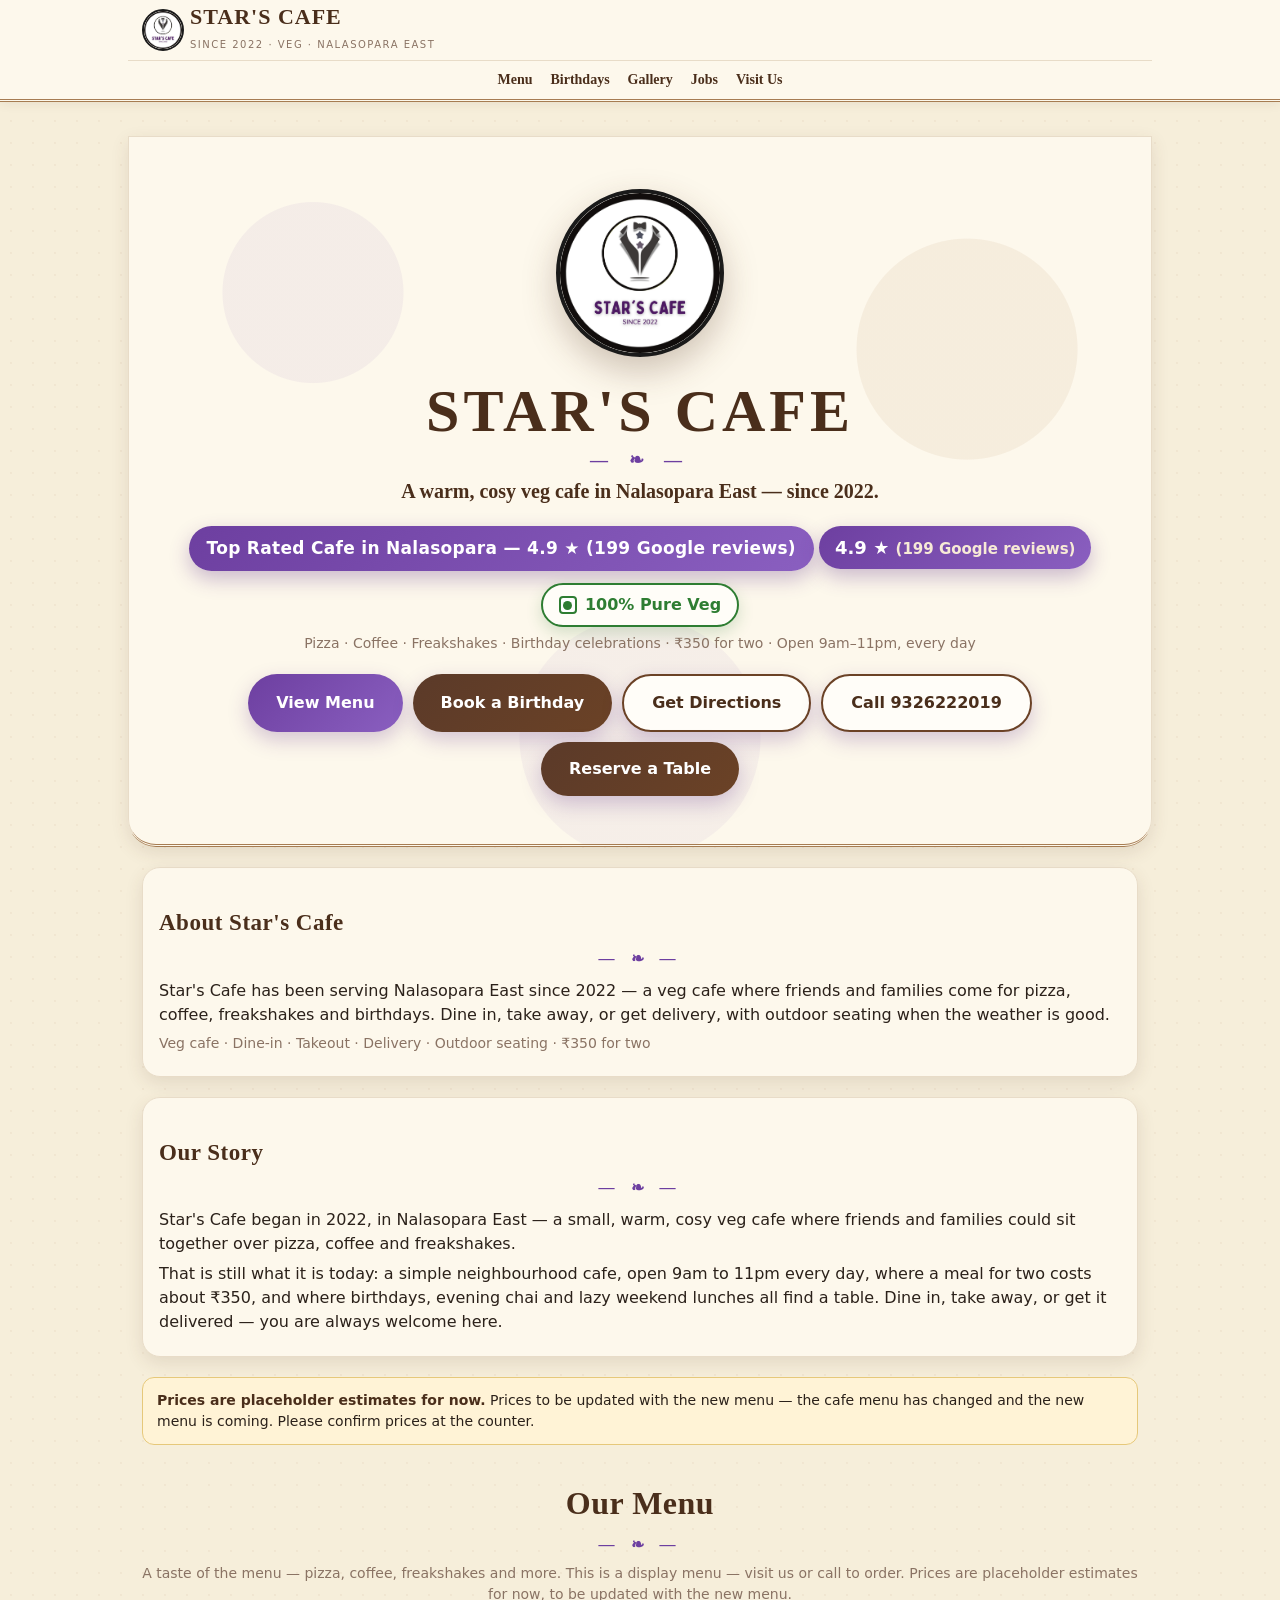
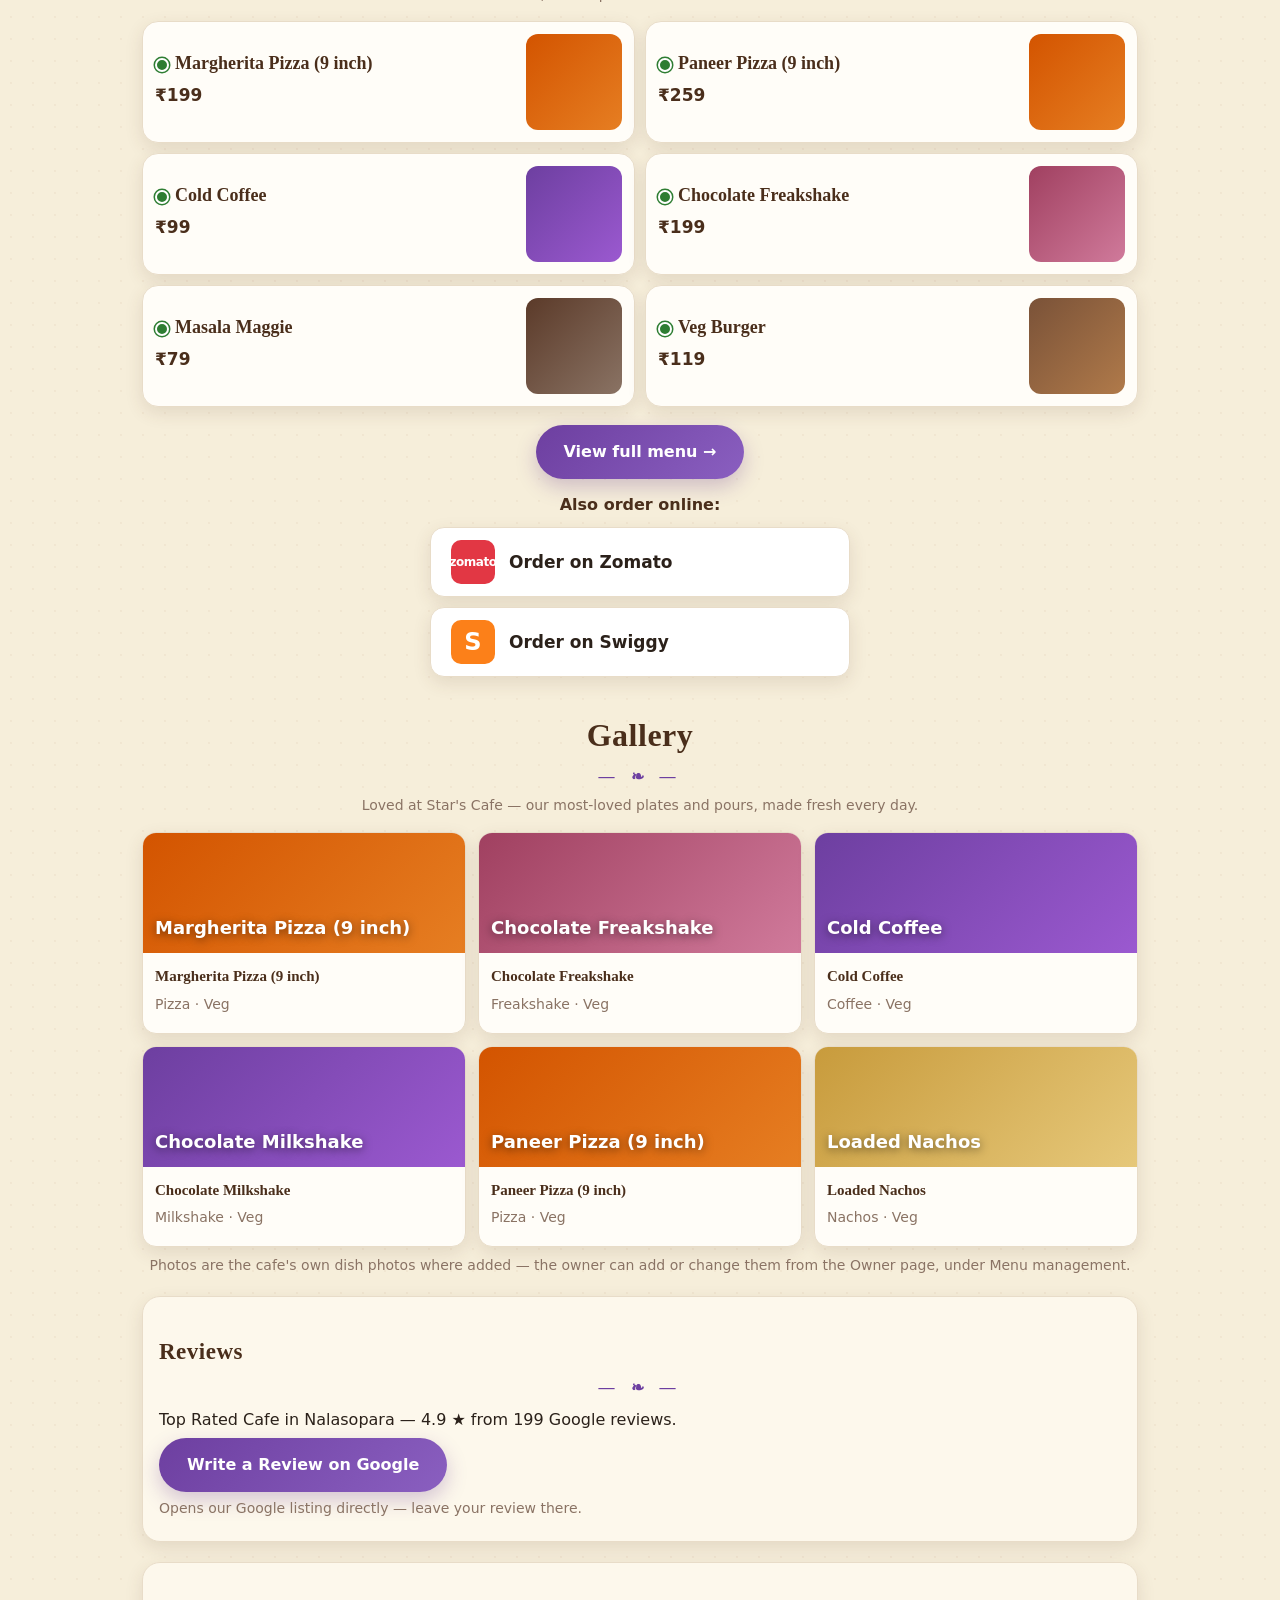
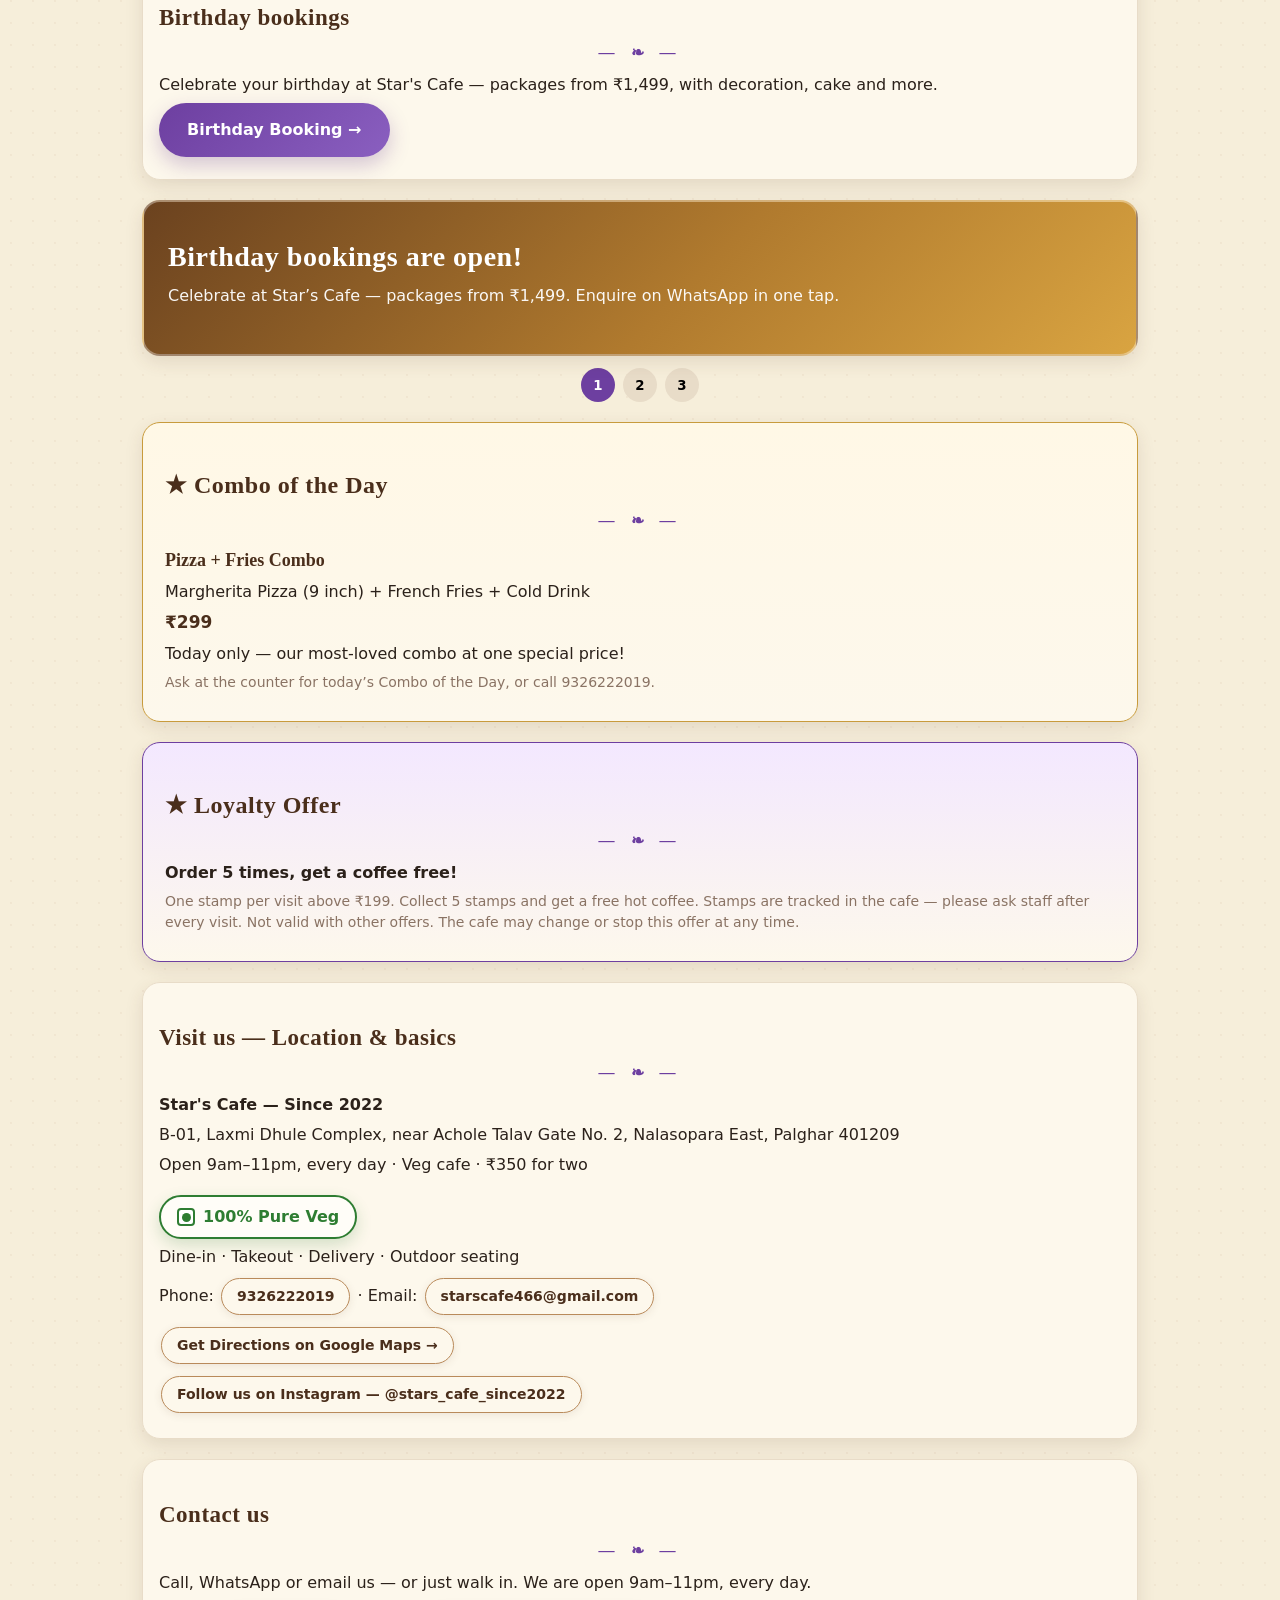
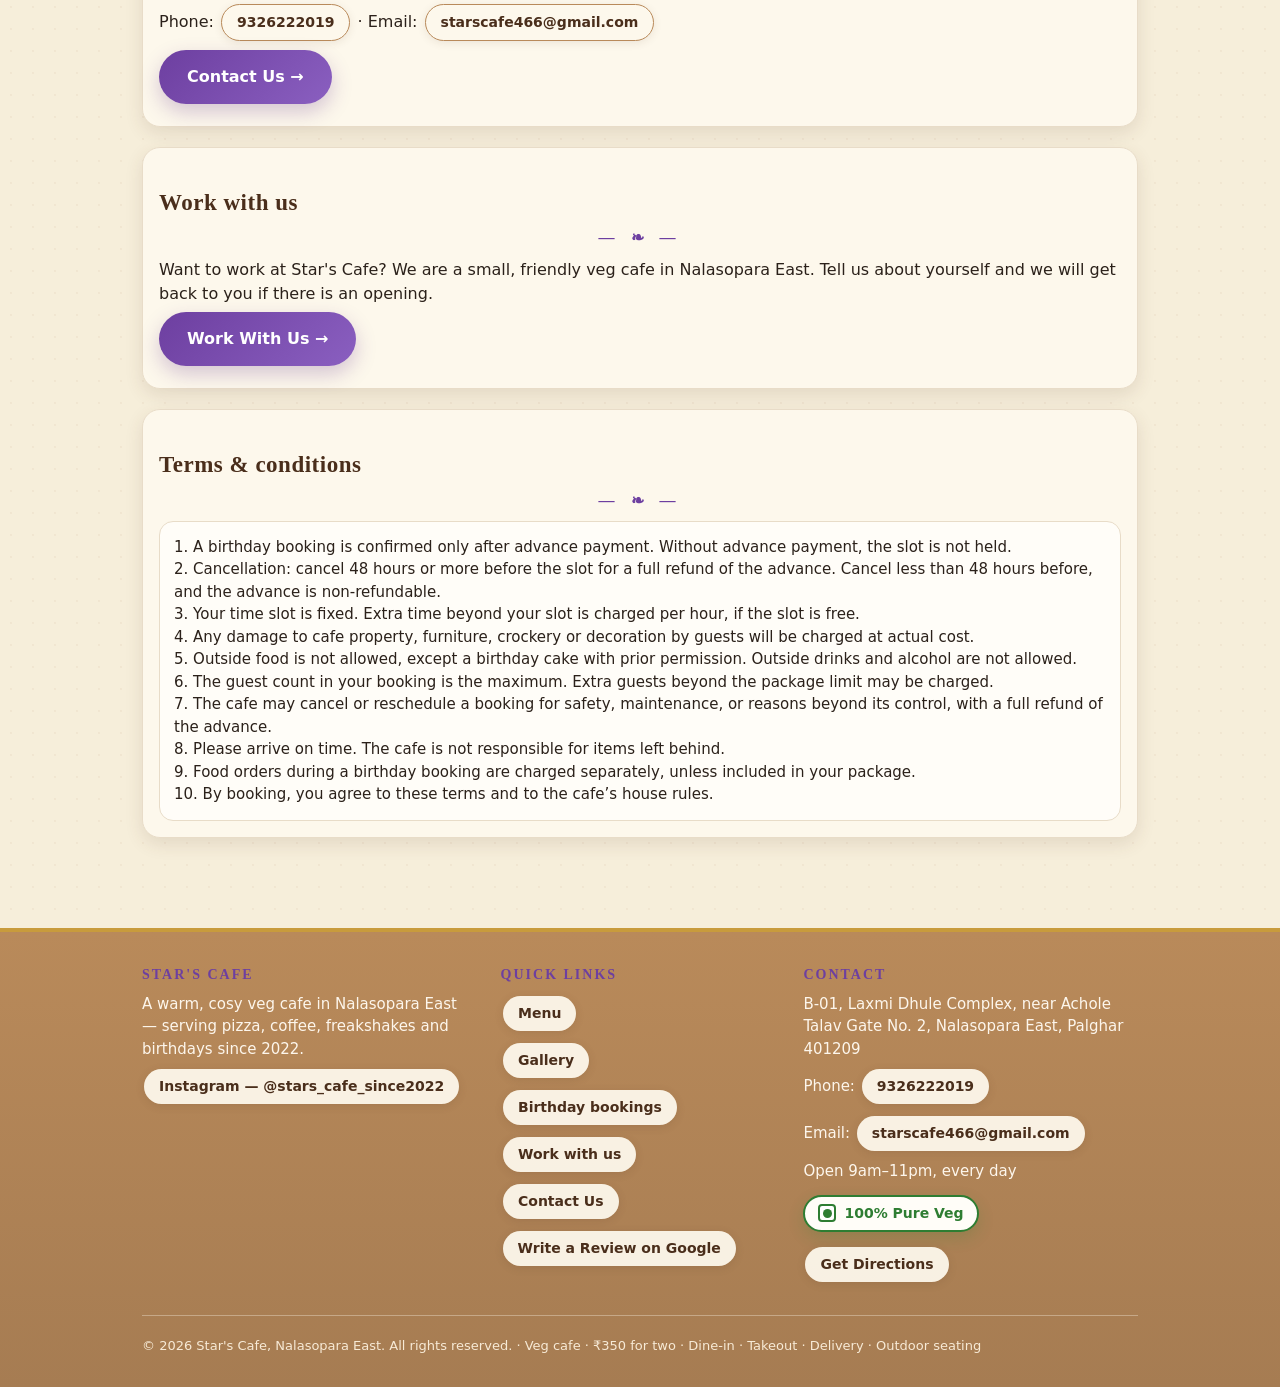
==== commit 9c3282df: "Big visible animations, Pure Veg badge, remove Veg-only filter" ====
--- a/index.html
+++ b/index.html
@@ -70,6 +70,7 @@
       <p class="hero-tag">A warm, cosy veg cafe in Nalasopara East — since 2022.</p>
       <p class="top-badge">Top Rated Cafe in Nalasopara &mdash; 4.9 &#9733; (199 Google reviews)</p>
       <p class="rating-badge" aria-label="Google rating 4.9 out of 5 from 199 Google reviews">4.9 &#9733; <span>(199 Google reviews)</span></p>
+      <p class="pure-veg-badge"><span class="veg-mark" aria-hidden="true"></span>100% Pure Veg</p>
       <p class="muted">Pizza &middot; Coffee &middot; Freakshakes &middot; Birthday celebrations &middot; ₹350 for two &middot; Open 9am&ndash;11pm, every day</p>
       <div class="hero-cta">
         <a class="btn" href="menu.html">View Menu</a>
@@ -134,6 +135,7 @@
       <p><b>Star's Cafe — Since 2022</b></p>
       <p>B-01, Laxmi Dhule Complex, near Achole Talav Gate No. 2, Nalasopara East, Palghar 401209</p>
       <p>Open 9am&ndash;11pm, every day &middot; Veg cafe &middot; ₹350 for two</p>
+      <p class="pure-veg-badge"><span class="veg-mark" aria-hidden="true"></span>100% Pure Veg</p>
       <p>Dine-in &middot; Takeout &middot; Delivery &middot; Outdoor seating</p>
       <p>Phone: <a href="tel:+919326222019">9326222019</a> &middot; Email: <a href="mailto:starscafe466@gmail.com">starscafe466@gmail.com</a></p>
       <p><a href="https://www.google.com/maps/search/?api=1&amp;query=Star%27s+Cafe+Nalasopara+East" target="_blank" rel="noopener">Get Directions on Google Maps &rarr;</a></p>
@@ -239,6 +241,7 @@
         <p>Phone: <a href="tel:+919326222019">9326222019</a></p>
         <p>Email: <a href="mailto:starscafe466@gmail.com">starscafe466@gmail.com</a></p>
         <p>Open 9am&ndash;11pm, every day</p>
+        <p class="pure-veg-badge small"><span class="veg-mark" aria-hidden="true"></span>100% Pure Veg</p>
         <p><a href="https://www.google.com/maps/search/?api=1&amp;query=Star%27s+Cafe+Nalasopara+East" target="_blank" rel="noopener">Get Directions</a></p>
       </div>
     </div>
--- a/styles.css
+++ b/styles.css
@@ -41,15 +41,15 @@
 
 /* Sticky header — cream paper bar with a brown double rule, like the images */
 header{position:sticky;top:0;z-index:50;background:var(--paper);border-bottom:3px double var(--tan2);box-shadow:0 2px 10px rgba(91,58,41,.08)}
-.header-inner{max-width:1024px;margin:0 auto;padding:7px 14px;display:flex;align-items:center;gap:8px;flex-wrap:wrap}
-.brand{display:flex;align-items:center;gap:8px;text-decoration:none;color:var(--ink)}
+.header-inner{max-width:1024px;margin:0 auto;padding:5px 14px;display:flex;align-items:center;gap:6px;flex-wrap:wrap}
+.brand{display:flex;align-items:center;gap:6px;text-decoration:none;color:var(--ink)}
 .brand img{width:42px;height:42px;flex:0 0 42px;border-radius:50%;object-fit:cover;border:2px solid #1a1a1a;background:#fff}
 .brand svg{width:42px;height:42px;flex:0 0 42px}
 .brand-name{font-family:var(--serif);font-size:22px;font-weight:700;letter-spacing:1px;color:var(--brown);line-height:1.1}
 .brand-sub{font-size:10px;color:var(--muted);letter-spacing:1.5px;text-transform:uppercase}
-nav.tabs{max-width:1024px;margin:0 auto;padding:5px 14px 7px;display:flex;gap:18px;justify-content:center;background:var(--paper);border-top:1px solid var(--border)}
-nav.tabs a{font-family:var(--serif);font-weight:700;font-size:14px;color:var(--brown);text-decoration:none;padding:5px 2px}
-nav.tabs a:hover{color:var(--purple);text-decoration:underline}
+nav.tabs{max-width:1024px;margin:0 auto;padding:4px 14px 5px;display:flex;gap:14px;justify-content:center;background:var(--paper);border-top:1px solid var(--border)}
+nav.tabs a{font-family:var(--serif);font-weight:700;font-size:14px;color:var(--brown);text-decoration:none;padding:4px 2px;transition:color .2s ease,transform .2s ease}
+nav.tabs a:hover{color:var(--purple);text-decoration:underline;transform:translateY(-2px)}
 
 main{max-width:1024px;margin:0 auto;padding:14px 14px 40px}
 .view{display:none}.view.active{display:block}
@@ -89,24 +89,39 @@
 .veg-toggle input{width:auto}
 
 /* Hamburger (three-line menu bar) — mobile only; desktop keeps the tab bar */
-.hamburger{display:none;margin-left:auto;flex:0 0 48px;width:48px;height:48px;flex-direction:column;align-items:center;justify-content:center;gap:5px;background:var(--paper);border:1.5px solid var(--tan);border-radius:12px;padding:0}
-.hamburger span{display:block;width:22px;height:3px;border-radius:2px;background:var(--brown);transition:transform .2s ease,opacity .2s ease}
+.hamburger{display:none;margin-left:auto;flex:0 0 42px;width:42px;height:42px;flex-direction:column;align-items:center;justify-content:center;gap:5px;background:var(--paper);border:1.5px solid var(--tan);border-radius:12px;padding:0;transition:transform .2s ease,box-shadow .2s ease}
+.hamburger:active{transform:scale(.94)}
+.hamburger span{display:block;width:20px;height:3px;border-radius:2px;background:var(--brown);transition:transform .2s ease,opacity .2s ease}
 .hamburger.active span:nth-child(1){transform:translateY(8px) rotate(45deg)}
 .hamburger.active span:nth-child(2){opacity:0}
 .hamburger.active span:nth-child(3){transform:translateY(-8px) rotate(-45deg)}
 .hamburger:focus-visible{outline:2px solid var(--purple2)}
 .mobile-menu{display:none;background:var(--paper);border-top:1.5px solid var(--border)}
-.mobile-menu.open{display:block}
-.mobile-menu a{display:block;padding:15px 18px;font-family:var(--serif);font-weight:700;font-size:18px;color:var(--brown);text-decoration:none;border-bottom:1px solid var(--border)}
+.mobile-menu.open{display:block;animation:menuSlideIn .25s ease both}
+.mobile-menu.open a{animation:linkFadeIn .25s ease both}
+.mobile-menu.open a:nth-child(1){animation-delay:0ms}
+.mobile-menu.open a:nth-child(2){animation-delay:30ms}
+.mobile-menu.open a:nth-child(3){animation-delay:60ms}
+.mobile-menu.open a:nth-child(4){animation-delay:90ms}
+.mobile-menu.open a:nth-child(5){animation-delay:120ms}
+.mobile-menu.open a:nth-child(6){animation-delay:150ms}
+.mobile-menu.open a:nth-child(7){animation-delay:180ms}
+.mobile-menu.open a:nth-child(8){animation-delay:210ms}
+.mobile-menu.open a:nth-child(9){animation-delay:240ms}
+.mobile-menu.open a:nth-child(10){animation-delay:270ms}
+.mobile-menu a{display:block;padding:13px 18px;font-family:var(--serif);font-weight:700;font-size:16px;color:var(--brown);text-decoration:none;border-bottom:1px solid var(--border)}
 .mobile-menu a::before{content:"›";color:var(--purple);margin-right:10px;font-weight:900}
 .mobile-menu a:hover{background:var(--cream2);color:var(--purple)}
 /* Owner link — small, at the very bottom of the hamburger menu only */
 .mobile-menu a.owner-link{font-size:13px;font-family:system-ui,-apple-system,"Segoe UI",Roboto,Arial,sans-serif;font-weight:600;color:var(--muted);border-top:2px solid var(--border);border-bottom:0;margin-top:6px;padding:11px 18px}
 .mobile-menu a.owner-link::before{content:""}
 @media(max-width:639px){
-  .hamburger{display:flex}
+  /* Floating hamburger: fixed circular button, always visible while scrolling */
+  .hamburger{display:flex;position:fixed;top:10px;right:12px;z-index:60;border-radius:50%;box-shadow:0 6px 18px rgba(91,58,41,.28)}
   nav.tabs{display:none}
   .header-menu-btn{display:none}
+  /* Keep the brand text clear of the fixed button */
+  .header-inner{padding-right:64px}
 }
 @media(min-width:640px){
   .mobile-menu{display:none!important}
@@ -200,22 +215,31 @@
 
 /* ---------- Premium display / marketing polish ---------- */
 /* Large hero — cream paper with a faint paisley-like pattern, brown serif caps title */
-.hero{text-align:center;padding:44px 18px 34px;background-color:var(--paper);background-image:radial-gradient(circle at 18% 22%,rgba(109,63,160,.06) 0 90px,transparent 91px),radial-gradient(circle at 82% 30%,rgba(185,138,90,.10) 0 110px,transparent 111px),radial-gradient(circle at 50% 85%,rgba(109,63,160,.05) 0 120px,transparent 121px);border:1px solid var(--border);border-bottom:3px double var(--tan2);border-radius:0 0 28px 28px;margin:0 -14px 18px;box-shadow:var(--shadow)}
+.hero{text-align:center;padding:36px 18px 34px;background-color:var(--paper);background-image:radial-gradient(circle at 18% 22%,rgba(109,63,160,.06) 0 90px,transparent 91px),radial-gradient(circle at 82% 30%,rgba(185,138,90,.10) 0 110px,transparent 111px),radial-gradient(circle at 50% 85%,rgba(109,63,160,.05) 0 120px,transparent 121px);border:1px solid var(--border);border-bottom:3px double var(--tan2);border-radius:0 0 28px 28px;margin:0 -14px 12px;box-shadow:var(--shadow)}
 .hero-logo{width:140px;height:140px;border-radius:50%;object-fit:cover;border:4px solid #1a1a1a;box-shadow:0 14px 34px rgba(91,58,41,.28);background:#fff}
 .hero h1{font-size:44px;line-height:1.05;letter-spacing:4px;text-transform:uppercase;margin:16px 0 6px;color:var(--brown)}
 .hero-tag{font-family:var(--serif);font-size:20px;font-weight:700;color:var(--brown);margin:6px 0}
 .hero-cta{display:flex;gap:10px;flex-wrap:wrap;justify-content:center;margin-top:20px}
 .hero-cta .btn{box-shadow:0 8px 20px rgba(91,42,134,.25);transition:transform .18s ease,box-shadow .18s ease}
 .hero-cta .btn:hover{transform:translateY(-2px);box-shadow:0 12px 26px rgba(91,42,134,.32)}
-@media(min-width:640px){.hero{padding:64px 24px 48px}.hero h1{font-size:60px}.hero-logo{width:168px;height:168px}}
+@media(min-width:640px){.hero{padding:52px 24px 48px}.hero h1{font-size:60px}.hero-logo{width:168px;height:168px}}
 
 /* Section titles */
 .section-title{font-size:32px;text-align:center;margin:34px 0 4px}
 .section-sub{text-align:center;margin-bottom:16px}
 
-/* Scroll-in animation */
-.reveal{opacity:0;transform:translateY(18px);transition:opacity .6s ease,transform .6s ease}
+/* Scroll-in animation — fast and light (~0.3s) */
+.reveal{opacity:0;transform:translateY(18px);transition:opacity .3s ease,transform .3s ease}
 .reveal.visible{opacity:1;transform:none}
+
+/* Menu + page animations — all fast and subtle (~0.25-0.3s) */
+@keyframes menuSlideIn{from{opacity:0;transform:translateY(-8px)}to{opacity:1;transform:none}}
+@keyframes linkFadeIn{from{opacity:0;transform:translateX(-8px)}to{opacity:1;transform:none}}
+@keyframes heroFadeIn{from{opacity:0;transform:translateY(10px)}to{opacity:1;transform:none}}
+.hero{animation:heroFadeIn .3s ease both}
+@media(prefers-reduced-motion:reduce){
+  *,*::before,*::after{animation-duration:.01ms!important;transition-duration:.01ms!important}
+}
 
 /* Hover polish */
 .btn{transition:transform .15s ease,box-shadow .15s ease,background .15s ease}
@@ -285,3 +309,247 @@
 
 /* Top Rated badge — based on the verified 4.9/5 Google rating (199 reviews), not a numbered #1 claim */
 .top-badge{display:inline-block;background:linear-gradient(135deg,var(--purple),var(--purple2));color:#fff;border-radius:999px;padding:10px 18px;font-size:17px;font-weight:900;letter-spacing:.3px;margin:14px 0 0;box-shadow:0 8px 20px rgba(91,42,134,.3)}
+
+/* ================= Animation everywhere — fast, smooth, professional (200-400ms) =================
+   Additions only: no colours, layout, content or functionality changed.
+   Entrance animations use `backwards` fill where the element also has a
+   hover transform, so hover still works after the entrance finishes. */
+@keyframes heroTitleIn{from{opacity:0;transform:translateY(16px) scale(.98)}to{opacity:1;transform:none}}
+@keyframes heroLogoPop{from{opacity:0;transform:scale(.82)}to{opacity:1;transform:scale(1)}}
+@keyframes heroFloat{0%,100%{transform:translateY(0)}50%{transform:translateY(-5px)}}
+@keyframes badgePop{from{opacity:0;transform:scale(.75)}to{opacity:1;transform:scale(1)}}
+@keyframes fadeUp{from{opacity:0;transform:translateY(14px)}to{opacity:1;transform:none}}
+@keyframes headingSlide{from{opacity:0;transform:translateX(-16px)}to{opacity:1;transform:none}}
+@keyframes bannerIn{from{opacity:0;transform:translateY(10px) scale(.99)}to{opacity:1;transform:none}}
+@keyframes dotPop{from{transform:scale(.6)}to{transform:scale(1)}}
+@keyframes hamburgerPulse{0%{box-shadow:0 6px 18px rgba(91,58,41,.28),0 0 0 0 rgba(109,63,160,.28)}70%{box-shadow:0 6px 18px rgba(91,58,41,.28),0 0 0 12px rgba(109,63,160,0)}100%{box-shadow:0 6px 18px rgba(91,58,41,.28),0 0 0 0 rgba(109,63,160,0)}}
+@keyframes badgeGlow{0%,100%{box-shadow:0 8px 20px rgba(109,63,160,.3)}50%{box-shadow:0 8px 26px rgba(109,63,160,.55)}}
+
+/* Hero entrance — logo pops, title slides up, badges pop, CTA buttons stagger in */
+.hero-logo{animation:heroLogoPop .4s ease both,heroFloat 5s ease-in-out .5s infinite}
+.hero h1{animation:heroTitleIn .4s .08s ease backwards}
+.hero-tag{animation:heroFadeIn .35s .16s ease backwards}
+.top-badge{animation:badgePop .35s .24s ease backwards,badgeGlow 3s ease-in-out 1s infinite}
+.rating-badge{animation:badgePop .35s .3s ease backwards}
+.hero .muted{animation:heroFadeIn .35s .34s ease backwards}
+.hero-cta .btn{animation:heroFadeIn .3s ease backwards}
+.hero-cta .btn:nth-child(1){animation-delay:.36s}
+.hero-cta .btn:nth-child(2){animation-delay:.42s}
+.hero-cta .btn:nth-child(3){animation-delay:.48s}
+.hero-cta .btn:nth-child(4){animation-delay:.54s}
+.hero-cta .btn:nth-child(5){animation-delay:.6s}
+
+/* Header shrinks smoothly on scroll (JS toggles .scrolled on <header>) */
+header{transition:box-shadow .3s ease}
+.header-inner{transition:padding .3s ease}
+.brand img,.brand svg{transition:width .3s ease,height .3s ease,transform .3s ease}
+.brand-name{transition:font-size .3s ease}
+nav.tabs{transition:padding .3s ease}
+header.scrolled{box-shadow:0 4px 18px rgba(91,58,41,.18)}
+header.scrolled .header-inner{padding:3px 14px}
+header.scrolled .brand img,header.scrolled .brand svg{width:34px;height:34px;flex-basis:34px}
+header.scrolled .brand-name{font-size:19px}
+header.scrolled nav.tabs{padding:2px 14px 4px}
+.brand:hover img{transform:scale(1.06)}
+
+/* Floating hamburger pulses gently (mobile only, where it is fixed) */
+@media(max-width:639px){
+  .hamburger{animation:hamburgerPulse 2.4s ease-in-out infinite}
+}
+
+/* Section headings slide in when their panel becomes visible */
+.reveal.visible h2,.reveal.visible .section-title{animation:headingSlide .35s ease both}
+.section-title{animation:headingSlide .4s ease backwards}
+
+/* Banner re-animates on every rotation (renderBanners rewrites it) */
+.banner{animation:bannerIn .35s ease both}
+.banner-nav button.active{animation:dotPop .25s ease}
+
+/* Staggered scroll-in: menu cards, gallery cards, packages, stats.
+   transition-delay only while entering — hover resets it to 0 so hovers stay instant. */
+.menu-grid .menu-card:nth-child(1),.gallery-grid .gallery-card:nth-child(1),.pkg-grid .pkg:nth-child(1),.stats .stat:nth-child(1){transition-delay:0ms}
+.menu-grid .menu-card:nth-child(2),.gallery-grid .gallery-card:nth-child(2),.pkg-grid .pkg:nth-child(2),.stats .stat:nth-child(2){transition-delay:60ms}
+.menu-grid .menu-card:nth-child(3),.gallery-grid .gallery-card:nth-child(3),.pkg-grid .pkg:nth-child(3),.stats .stat:nth-child(3){transition-delay:120ms}
+.menu-grid .menu-card:nth-child(4),.gallery-grid .gallery-card:nth-child(4),.stats .stat:nth-child(4){transition-delay:180ms}
+.menu-grid .menu-card:nth-child(5),.gallery-grid .gallery-card:nth-child(5){transition-delay:240ms}
+.menu-grid .menu-card:nth-child(6),.gallery-grid .gallery-card:nth-child(6){transition-delay:300ms}
+.menu-grid .menu-card:nth-child(n+7){transition-delay:340ms}
+.menu-card:hover,.gallery-card:hover,.pkg:hover,.stat:hover{transition-delay:0s}
+/* Packages pop in (scale) as well as rising; gallery cards rise a touch less */
+.pkg.reveal{transform:translateY(18px) scale(.96)}
+.gallery-card.reveal{transform:translateY(14px) scale(.98)}
+.stat.reveal{transform:translateY(14px) scale(.97)}
+
+/* Gallery + menu images zoom slightly on hover */
+.gallery-img,.gallery-photo,.food-img,.food-photo{transition:transform .35s ease}
+.gallery-card:hover .gallery-img,.gallery-card:hover .gallery-photo{transform:scale(1.08)}
+.menu-card:hover .food-img,.menu-card:hover .food-photo{transform:scale(1.06)}
+.gallery-card:hover .gallery-body h3{color:var(--purple)}
+
+/* Buttons lift AND glow on hover; order cards and stats lift too */
+.btn:hover{box-shadow:0 14px 30px rgba(109,63,160,.45)}
+.btn.secondary:hover{box-shadow:0 12px 26px rgba(91,58,41,.25)}
+.btn.brown:hover{box-shadow:0 14px 30px rgba(91,58,41,.45)}
+.dl-btn:hover{box-shadow:0 14px 30px rgba(91,58,41,.3)}
+.stat{transition:transform .18s ease,box-shadow .18s ease}
+.stat:hover{transform:translateY(-3px);box-shadow:var(--shadow)}
+.order-card{transition:transform .18s ease,box-shadow .18s ease}
+.order-card:hover{transform:translateY(-2px);box-shadow:var(--shadow)}
+.banner .btn:hover{transform:translateY(-2px);box-shadow:0 12px 26px rgba(0,0,0,.3)}
+.chip.active{transform:scale(1.05)}
+.toolbar input,.toolbar select{transition:border-color .2s ease,box-shadow .2s ease}
+
+/* Form fields: smooth focus highlight (glow ring + warm background) */
+input,select,textarea{transition:border-color .2s ease,box-shadow .2s ease,background-color .2s ease}
+input:focus,select:focus,textarea:focus{box-shadow:0 0 0 4px rgba(109,63,160,.16);background-color:#fffef9}
+.form-card input:focus,.form-card select:focus,.form-card textarea:focus{box-shadow:0 0 0 4px rgba(109,63,160,.18);border-color:var(--purple)}
+.form-card button[type="submit"]{transition:transform .18s ease,box-shadow .18s ease}
+.form-card button[type="submit"]:hover{box-shadow:0 12px 28px rgba(109,63,160,.4)}
+
+/* Footer fades in (JS adds .reveal to <footer>); its columns stagger in */
+footer.reveal{transform:translateY(16px)}
+footer.reveal.visible .footer-col:nth-child(1){animation:fadeUp .35s .05s ease both}
+footer.reveal.visible .footer-col:nth-child(2){animation:fadeUp .35s .15s ease both}
+footer.reveal.visible .footer-col:nth-child(3){animation:fadeUp .35s .25s ease both}
+footer.reveal.visible .footer-bottom{animation:fadeUp .35s .35s ease both}
+
+/* Notice + combo/loyalty panels get the same gentle entrance as other panels */
+.notice.reveal{transform:translateY(14px)}
+.combo-panel,.loyalty-panel{transition:transform .18s ease,box-shadow .18s ease}
+.combo-panel:hover,.loyalty-panel:hover{transform:translateY(-2px);box-shadow:0 14px 28px rgba(91,58,41,.2)}
+
+@media(prefers-reduced-motion:reduce){
+  html{scroll-behavior:auto}
+  .hero-logo,.top-badge,.hamburger{animation:none!important}
+  .hero h1,.hero-tag,.hero .muted,.hero-cta .btn,.section-title{animation-duration:.01ms!important;animation-delay:0ms!important}
+}
+
+/* Visible-state overrides (must beat the entrance transforms above) */
+.pkg.reveal.visible,.gallery-card.reveal.visible,.stat.reveal.visible,.notice.reveal.visible{transform:none}
+
+/* Hover delay reset — same specificity as the stagger rules, later in file, so it wins */
+.menu-grid .menu-card:hover,.gallery-grid .gallery-card:hover,.pkg-grid .pkg:hover,.stats .stat:hover{transition-delay:0s}
+
+/* ================= BIG, OBVIOUS animations — 19 Nov 2026 =================
+   The earlier animations were invisible to the user: 0.25-0.3s, 2-4px lifts,
+   and a 1.5s safety timer in app.js that forced EVERY .reveal element
+   visible before the user ever scrolled. These rules make every animation
+   CLEARLY visible: 0.6-0.8s, 30-40px of movement, big hovers. This section
+   is last in the file, so it overrides the subtle versions above.
+   Colours, layout, content and functionality are unchanged. */
+@keyframes pageFadeIn{from{opacity:0}to{opacity:1}}
+@keyframes heroTitleBig{from{opacity:0;transform:translateY(34px) scale(.97)}to{opacity:1;transform:none}}
+@keyframes heroLogoBig{from{opacity:0;transform:scale(.7) rotate(-6deg)}to{opacity:1;transform:scale(1) rotate(0)}}
+@keyframes badgeBig{from{opacity:0;transform:scale(.6) translateY(12px)}to{opacity:1;transform:scale(1) translateY(0)}}
+@keyframes chipPop{0%{transform:scale(1)}40%{transform:scale(1.18)}100%{transform:scale(1.05)}}
+@keyframes menuDrop{from{opacity:0;transform:translateY(-18px)}to{opacity:1;transform:none}}
+@keyframes linkSlideBig{from{opacity:0;transform:translateX(-20px)}to{opacity:1;transform:none}}
+
+/* Page load: whole page fades in clearly */
+body{animation:pageFadeIn .8s ease both}
+
+/* Scroll-in: big, slow, visible — 0.7s and 40px of movement */
+.reveal{opacity:0;transform:translateY(40px);transition:opacity .7s ease,transform .7s cubic-bezier(.22,1,.36,1),box-shadow .35s ease}
+.reveal.visible{opacity:1;transform:none}
+/* Hovers stay snappy (0.35s) even though the entrance is slow (0.7s) */
+.reveal.visible:hover{transition-duration:.35s}
+.pkg.reveal{transform:translateY(40px) scale(.94)}
+.gallery-card.reveal{transform:translateY(36px) scale(.96)}
+.stat.reveal{transform:translateY(36px) scale(.95)}
+.notice.reveal{transform:translateY(36px)}
+footer.reveal{transform:translateY(36px)}
+.pkg.reveal.visible,.gallery-card.reveal.visible,.stat.reveal.visible,.notice.reveal.visible,footer.reveal.visible{transform:none}
+
+/* Staggered scroll-in: cards arrive one after another, clearly visible */
+.menu-grid .menu-card:nth-child(1),.gallery-grid .gallery-card:nth-child(1),.pkg-grid .pkg:nth-child(1),.stats .stat:nth-child(1){transition-delay:0ms}
+.menu-grid .menu-card:nth-child(2),.gallery-grid .gallery-card:nth-child(2),.pkg-grid .pkg:nth-child(2),.stats .stat:nth-child(2){transition-delay:90ms}
+.menu-grid .menu-card:nth-child(3),.gallery-grid .gallery-card:nth-child(3),.pkg-grid .pkg:nth-child(3),.stats .stat:nth-child(3){transition-delay:180ms}
+.menu-grid .menu-card:nth-child(4),.gallery-grid .gallery-card:nth-child(4),.stats .stat:nth-child(4){transition-delay:270ms}
+.menu-grid .menu-card:nth-child(5),.gallery-grid .gallery-card:nth-child(5){transition-delay:360ms}
+.menu-grid .menu-card:nth-child(6),.gallery-grid .gallery-card:nth-child(6){transition-delay:450ms}
+.menu-grid .menu-card:nth-child(n+7){transition-delay:540ms}
+/* Hovers must never wait for the stagger delay — reset it last, so it wins */
+.menu-grid .menu-card:hover,.gallery-grid .gallery-card:hover,.pkg-grid .pkg:hover,.stats .stat:hover{transition-delay:0s}
+
+/* Section headings slide in clearly when their panel becomes visible */
+.section-title{animation:headingSlide .7s ease backwards}
+.reveal.visible h2,.reveal.visible .section-title{animation:headingSlide .7s ease both}
+
+/* Hero: big staggered entrance on load — logo pops, title slides up 34px,
+   badges pop, CTA buttons arrive one by one */
+.hero{animation:heroFadeIn .8s ease both}
+.hero-logo{animation:heroLogoBig .8s ease both,heroFloat 5s ease-in-out 1s infinite}
+.hero h1{animation:heroTitleBig .8s .15s ease backwards}
+.hero-tag{animation:heroFadeIn .7s .35s ease backwards}
+.top-badge{animation:badgeBig .7s .5s ease backwards,badgeGlow 3s ease-in-out 1.5s infinite}
+.rating-badge{animation:badgeBig .7s .65s ease backwards}
+.hero .muted{animation:heroFadeIn .7s .75s ease backwards}
+.hero-cta .btn{animation:heroFadeIn .6s ease backwards}
+.hero-cta .btn:nth-child(1){animation-delay:.8s}
+.hero-cta .btn:nth-child(2){animation-delay:.95s}
+.hero-cta .btn:nth-child(3){animation-delay:1.1s}
+.hero-cta .btn:nth-child(4){animation-delay:1.25s}
+.hero-cta .btn:nth-child(5){animation-delay:1.4s}
+
+/* Hovers: CLEAR lift + scale + glow on everything clickable */
+.btn{transition:transform .35s ease,box-shadow .35s ease,background .35s ease}
+.btn:hover{transform:translateY(-4px) scale(1.04);box-shadow:0 16px 34px rgba(109,63,160,.5)}
+.btn.secondary:hover{box-shadow:0 14px 30px rgba(91,58,41,.3)}
+.btn.brown:hover{box-shadow:0 16px 34px rgba(91,58,41,.5)}
+.menu-card:hover{transform:translateY(-8px) scale(1.02);box-shadow:0 18px 36px rgba(91,58,41,.28)}
+.gallery-card:hover{transform:translateY(-8px) scale(1.03);box-shadow:0 20px 38px rgba(91,58,41,.3)}
+.gallery-card:hover .gallery-img,.gallery-card:hover .gallery-photo{transform:scale(1.18)}
+.menu-card:hover .food-img,.menu-card:hover .food-photo{transform:scale(1.12)}
+.gallery-card:hover .gallery-body h3{color:var(--purple)}
+.pkg:hover{transform:translateY(-6px) scale(1.02);box-shadow:0 18px 34px rgba(91,58,41,.25)}
+.stat:hover{transform:translateY(-6px) scale(1.03);box-shadow:0 16px 32px rgba(91,58,41,.22)}
+.dl-btn:hover{transform:translateY(-4px) scale(1.02);box-shadow:0 16px 32px rgba(91,58,41,.3)}
+.order-card:hover{transform:translateY(-4px) scale(1.01);box-shadow:0 16px 32px rgba(91,58,41,.22)}
+.combo-panel:hover,.loyalty-panel:hover{transform:translateY(-4px) scale(1.01);box-shadow:0 16px 32px rgba(91,58,41,.22)}
+.banner .btn:hover{transform:translateY(-3px) scale(1.05);box-shadow:0 14px 30px rgba(0,0,0,.35)}
+nav.tabs a:hover{transform:translateY(-3px) scale(1.06)}
+main a:not(.btn):not(.dl-btn):not(.chip):not(.brand):hover{transform:translateY(-2px) scale(1.05);box-shadow:0 8px 18px rgba(91,42,134,.3)}
+footer a:not(.btn):hover{transform:translateY(-2px) scale(1.05)}
+.brand:hover img{transform:scale(1.1)}
+
+/* Tabs / category chips: clear pop when a tab becomes active, clear zoom on hover */
+.chip{transition:transform .3s ease,background .3s ease,color .3s ease}
+.chip:hover{transform:scale(1.08)}
+.chip.active{animation:chipPop .45s ease}
+.banner-nav button{transition:transform .3s ease,background .3s ease}
+.banner-nav button:hover{transform:scale(1.2)}
+.banner-nav button.active{animation:dotPop .35s ease}
+
+/* Hamburger menu: clear slide-down + links stagger in one by one */
+.mobile-menu.open{animation:menuDrop .45s ease both}
+.mobile-menu.open a{animation:linkSlideBig .4s ease both}
+.mobile-menu.open a:nth-child(1){animation-delay:0ms}
+.mobile-menu.open a:nth-child(2){animation-delay:60ms}
+.mobile-menu.open a:nth-child(3){animation-delay:120ms}
+.mobile-menu.open a:nth-child(4){animation-delay:180ms}
+.mobile-menu.open a:nth-child(5){animation-delay:240ms}
+.mobile-menu.open a:nth-child(6){animation-delay:300ms}
+.mobile-menu.open a:nth-child(7){animation-delay:360ms}
+.mobile-menu.open a:nth-child(8){animation-delay:420ms}
+.mobile-menu.open a:nth-child(9){animation-delay:480ms}
+.mobile-menu.open a:nth-child(10){animation-delay:540ms}
+.mobile-menu a{transition:background .3s ease,color .3s ease,transform .3s ease}
+.mobile-menu a:hover{transform:translateX(6px)}
+
+/* Banner re-animates clearly on every rotation */
+.banner{animation:bannerIn .7s ease both}
+
+/* Reduced motion: keep the kill-switch working for the new animations too */
+@media(prefers-reduced-motion:reduce){
+  body{animation:none}
+  .hero,.hero-logo,.hero h1,.hero-tag,.top-badge,.rating-badge,.hero .muted,.hero-cta .btn,.banner,.mobile-menu.open,.mobile-menu.open a{animation:none!important}
+  .reveal{transition-duration:.01ms!important}
+}
+
+/* 100% Pure Veg badge — Indian veg mark (green dot in a square), next to the
+   4.9 star badge in the hero and in the footer / location section. */
+.veg-mark{display:inline-flex;align-items:center;justify-content:center;width:18px;height:18px;border:2.5px solid var(--green);border-radius:4px;background:#fff;flex:0 0 18px}
+.veg-mark::after{content:"";width:9px;height:9px;border-radius:50%;background:var(--green)}
+.pure-veg-badge{display:inline-flex;align-items:center;gap:8px;background:#fffdf8;border:2px solid var(--green);border-radius:999px;padding:8px 16px;font-weight:900;font-size:16px;color:var(--green);margin:12px 0 0;box-shadow:0 6px 16px rgba(46,125,50,.2)}
+.pure-veg-badge.small{padding:6px 13px;font-size:14px;margin:6px 0}
+.hero .pure-veg-badge{animation:badgeBig .7s .58s ease backwards}
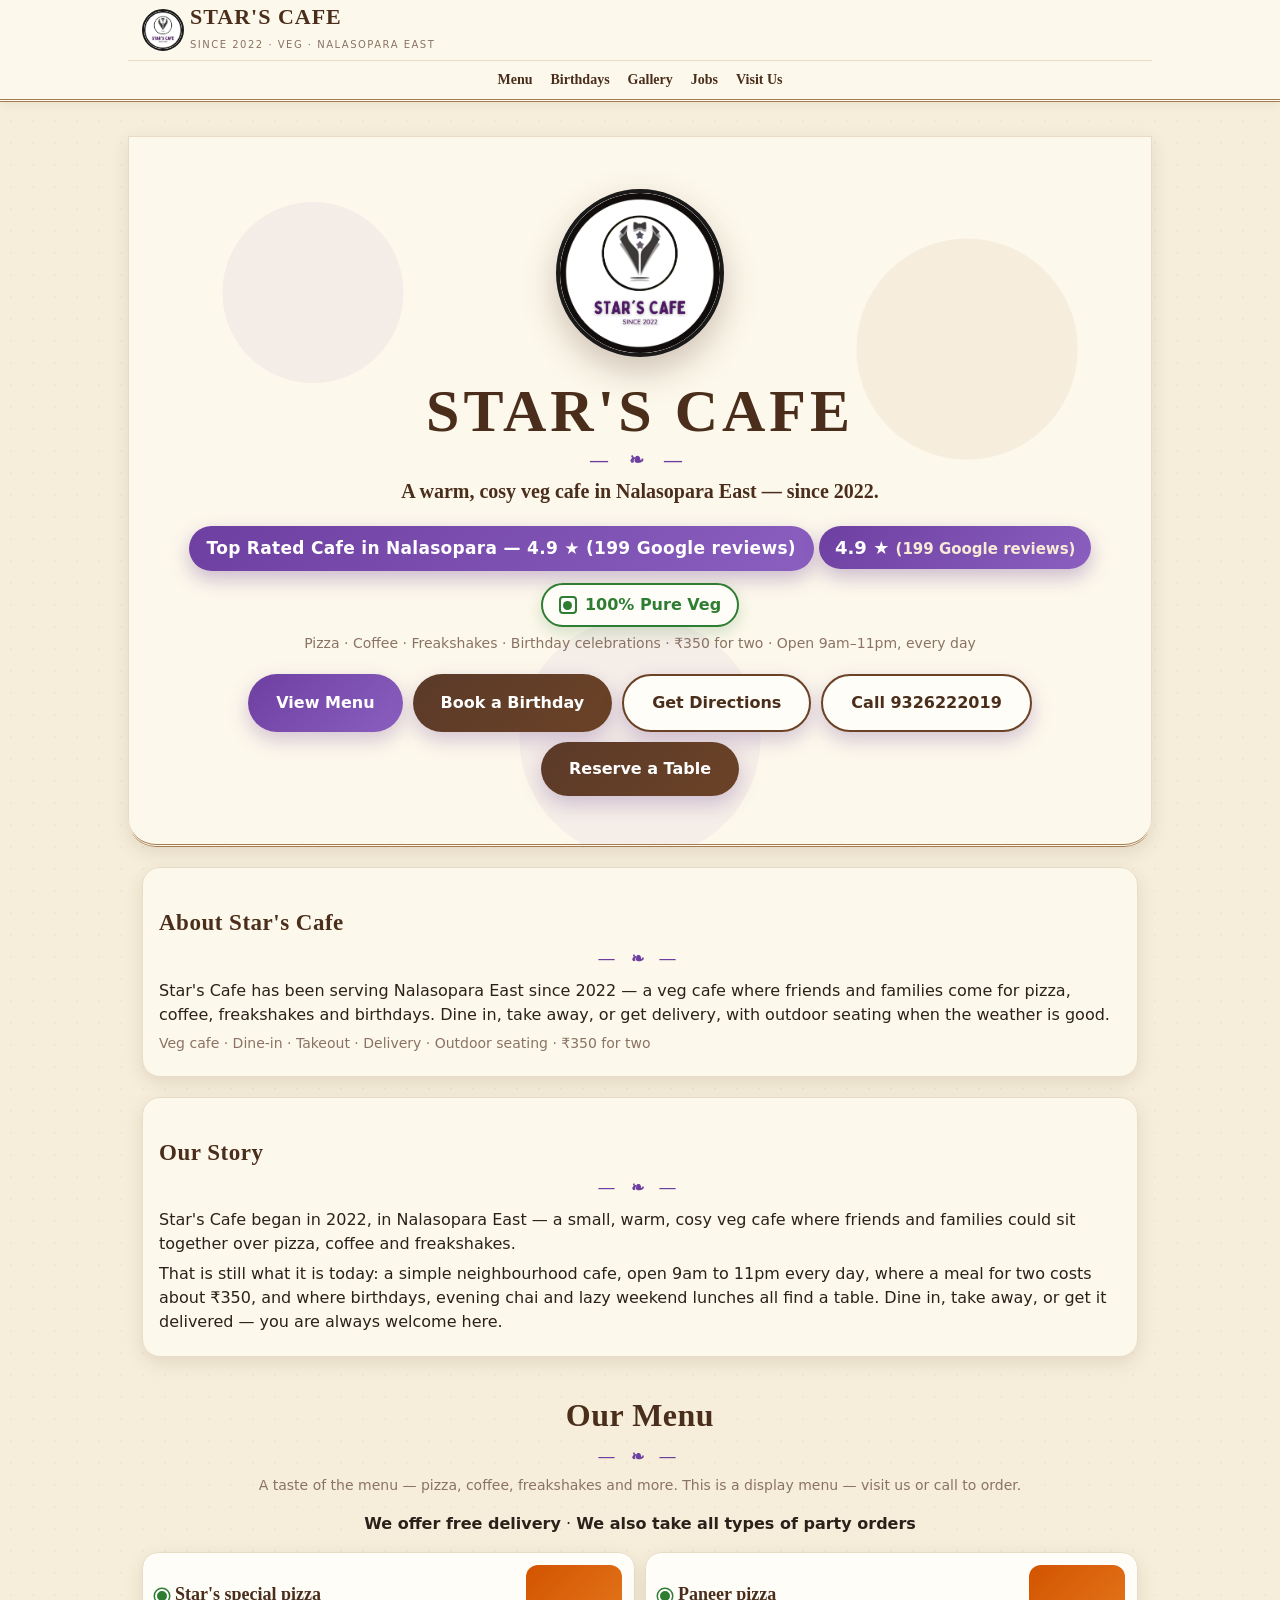
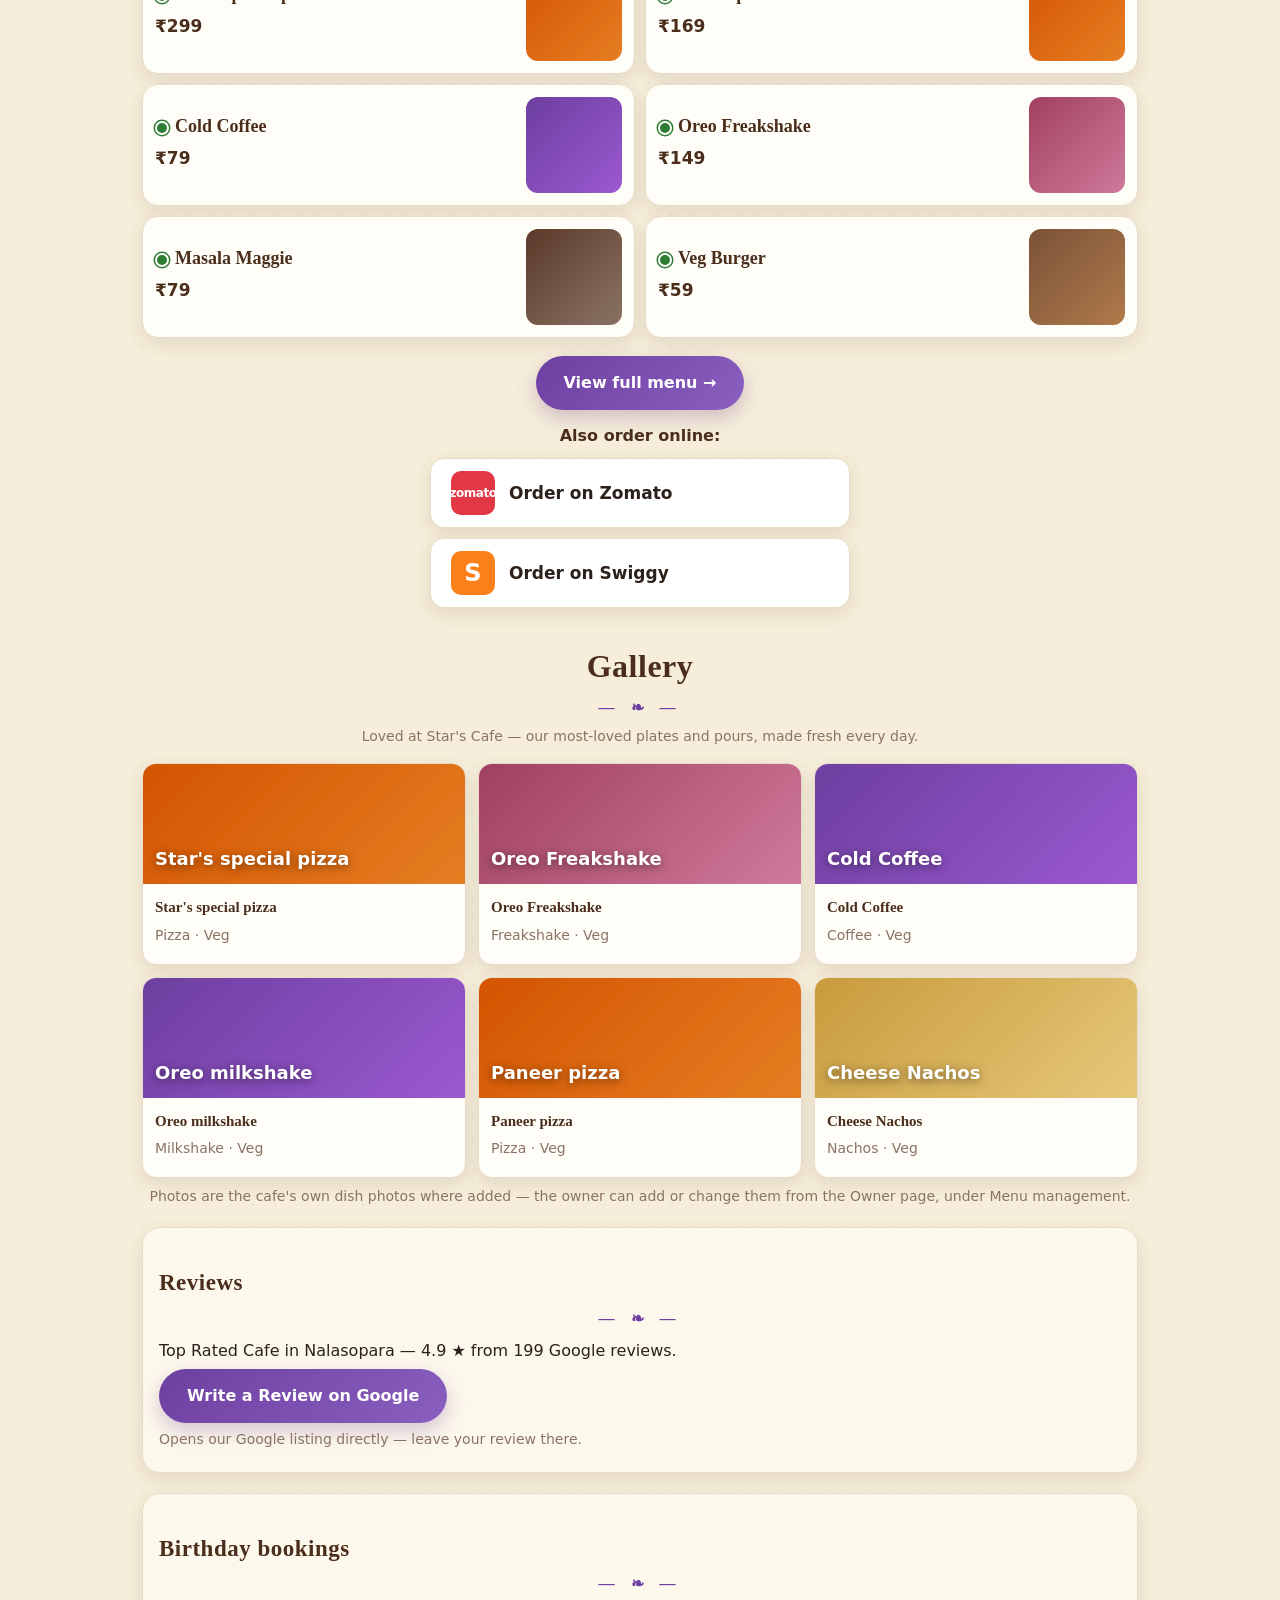
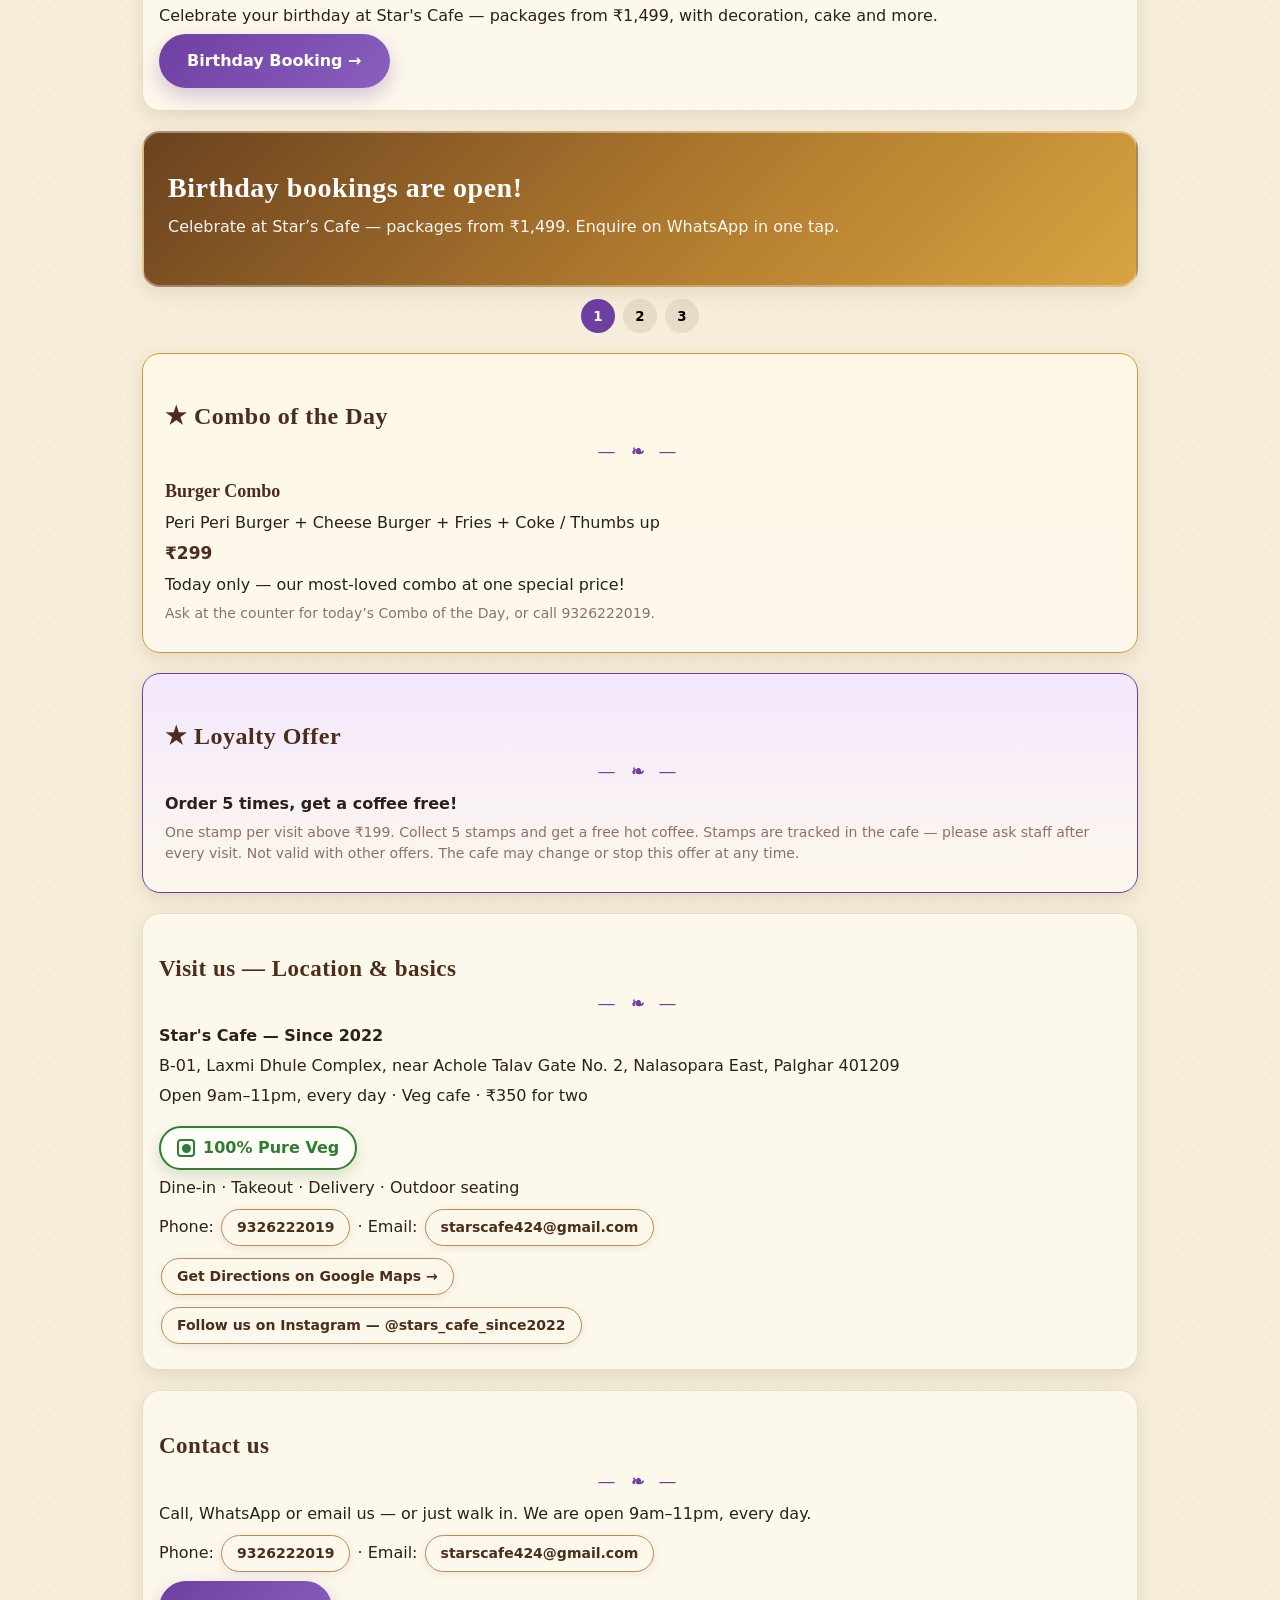
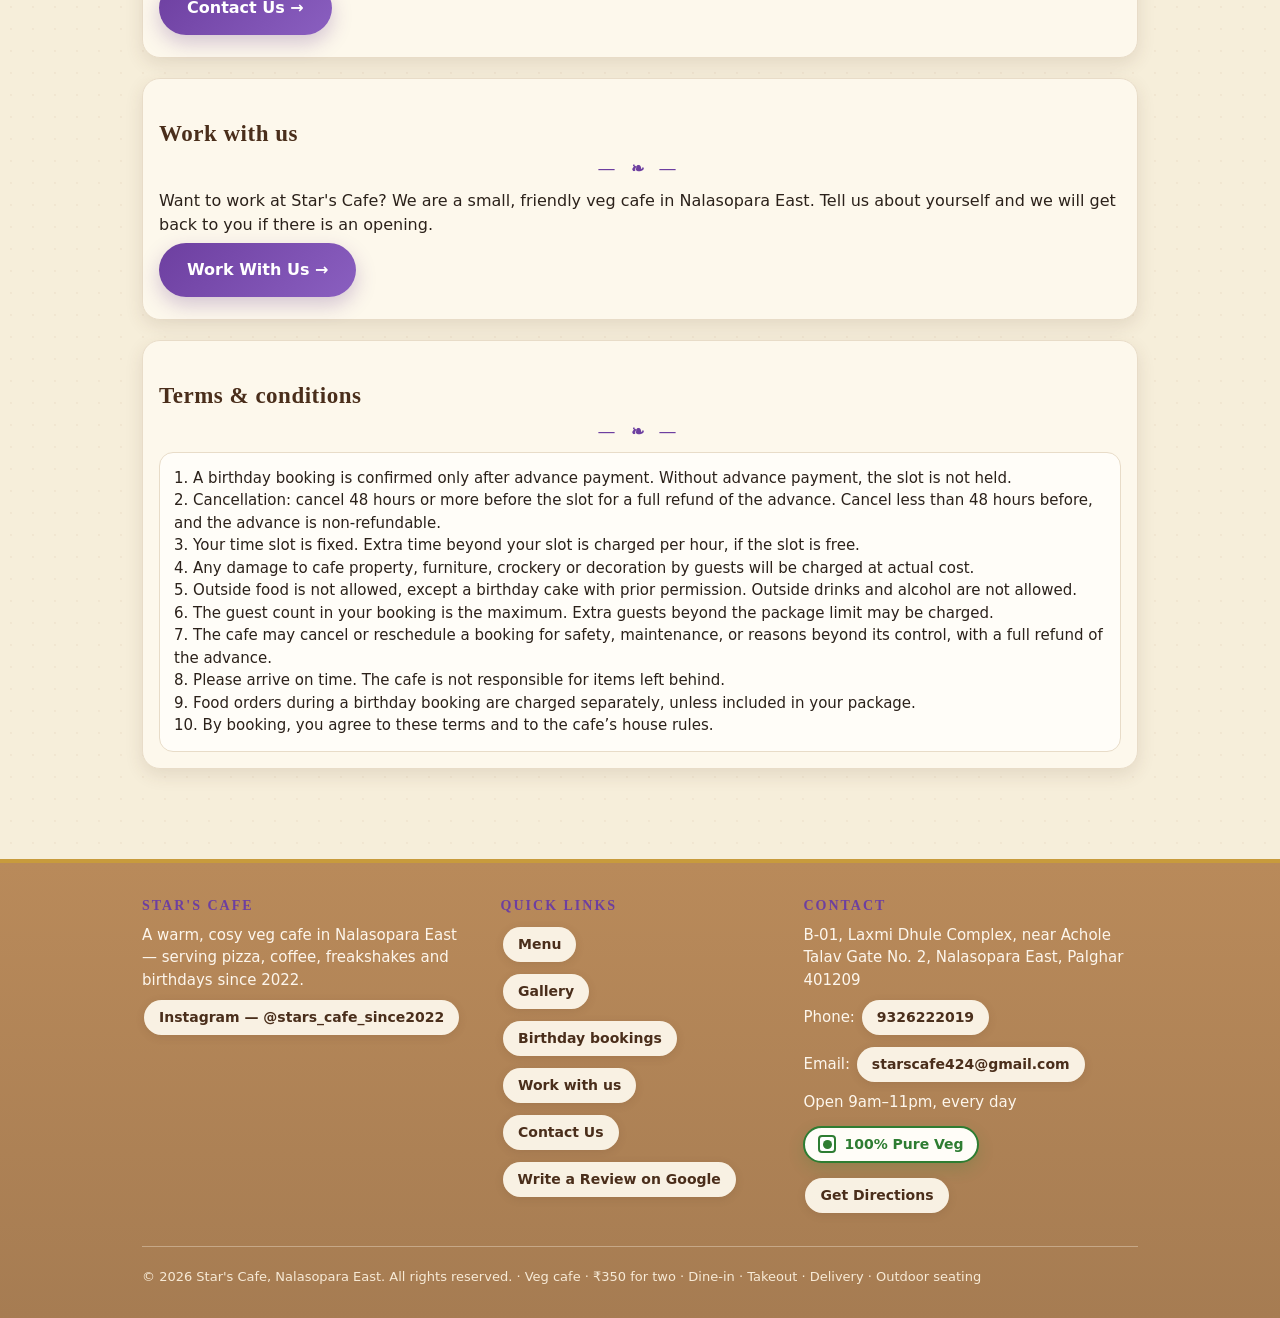
==== commit 55923445: "Real menu with prices, cafe email 424" ====
--- a/index.html
+++ b/index.html
@@ -93,11 +93,10 @@
       <p>That is still what it is today: a simple neighbourhood cafe, open 9am to 11pm every day, where a meal for two costs about ₹350, and where birthdays, evening chai and lazy weekend lunches all find a table. Dine in, take away, or get it delivered — you are always welcome here.</p>
     </section>
 
-    <div class="notice reveal"><b>Prices are placeholder estimates for now.</b> Prices to be updated with the new menu — the cafe menu has changed and the new menu is coming. Please confirm prices at the counter.</div>
-
     <section id="menuPreview" aria-label="Menu preview">
     <h1 class="section-title">Our Menu</h1>
-    <p class="muted section-sub">A taste of the menu — pizza, coffee, freakshakes and more. This is a display menu — visit us or call to order. Prices are placeholder estimates for now, to be updated with the new menu.</p>
+    <p class="muted section-sub">A taste of the menu — pizza, coffee, freakshakes and more. This is a display menu — visit us or call to order.</p>
+    <p class="section-sub"><b>We offer free delivery</b> &middot; <b>We also take all types of party orders</b></p>
     <div class="menu-grid" id="menuPreviewGrid"></div>
     <p style="text-align:center;margin-top:18px"><a class="btn" href="menu.html">View full menu &rarr;</a></p>
     <p class="order-links">Also order online:
@@ -133,11 +132,11 @@
     <div class="panel" id="locationPanel">
       <h2>Visit us — Location &amp; basics</h2>
       <p><b>Star's Cafe — Since 2022</b></p>
-      <p>B-01, Laxmi Dhule Complex, near Achole Talav Gate No. 2, Nalasopara East, Palghar 401209</p>
-      <p>Open 9am&ndash;11pm, every day &middot; Veg cafe &middot; ₹350 for two</p>
+      <p data-contact-address>B-01, Laxmi Dhule Complex, near Achole Talav Gate No. 2, Nalasopara East, Palghar 401209</p>
+      <p><span data-contact-hours>Open 9am–11pm, every day</span> &middot; Veg cafe &middot; <span data-contact-fortwo>₹350 for two</span></p>
       <p class="pure-veg-badge"><span class="veg-mark" aria-hidden="true"></span>100% Pure Veg</p>
       <p>Dine-in &middot; Takeout &middot; Delivery &middot; Outdoor seating</p>
-      <p>Phone: <a href="tel:+919326222019">9326222019</a> &middot; Email: <a href="mailto:starscafe466@gmail.com">starscafe466@gmail.com</a></p>
+      <p>Phone: <a href="tel:+919326222019" data-contact-phone>9326222019</a> &middot; Email: <a href="mailto:starscafe424@gmail.com" data-contact-email>starscafe424@gmail.com</a></p>
       <p><a href="https://www.google.com/maps/search/?api=1&amp;query=Star%27s+Cafe+Nalasopara+East" target="_blank" rel="noopener">Get Directions on Google Maps &rarr;</a></p>
       <p><a href="https://www.instagram.com/stars_cafe_since2022" target="_blank" rel="noopener">Follow us on Instagram — @stars_cafe_since2022</a></p>
     </div>
@@ -145,7 +144,7 @@
     <div class="panel" id="contactPanel">
       <h2>Contact us</h2>
       <p>Call, WhatsApp or email us — or just walk in. We are open 9am&ndash;11pm, every day.</p>
-      <p>Phone: <a href="tel:+919326222019">9326222019</a> &middot; Email: <a href="mailto:starscafe466@gmail.com">starscafe466@gmail.com</a></p>
+      <p>Phone: <a href="tel:+919326222019" data-contact-phone>9326222019</a> &middot; Email: <a href="mailto:starscafe424@gmail.com" data-contact-email>starscafe424@gmail.com</a></p>
       <p><a class="btn" href="contact.html">Contact Us &rarr;</a></p>
     </div>
     <div class="panel" id="jobsPanel">
@@ -164,7 +163,6 @@
     <div id="ownerLogin" class="panel login-box">
       <h1>Owner login</h1>
       <p class="muted">The owner page is accessible to all owners, for editing the display website — menu, packages, banners, combo, loyalty offer and terms.</p>
-      <p class="notice"><b>Demo login:</b> username <b>owner</b> &middot; password <b>stars123</b> — demo only, not real security.</p>
       <label for="ownerUser">Username</label><input id="ownerUser" type="text" autocomplete="username">
       <label for="ownerPass">Password</label><input id="ownerPass" type="password" autocomplete="current-password">
       <p style="margin-top:14px"><button class="btn block" onclick="login('owner')">Log in as owner</button></p>
@@ -179,41 +177,67 @@
         <div class="stat"><b id="ownPkgCount">0</b>Birthday packages</div>
         <div class="stat"><b id="ownBookingCount">0</b>Birthday enquiries</div>
       </div>
-      <h2>Menu management</h2>
-      <div id="ownerMenu"></div>
-      <h2>Add a menu item</h2>
-      <div class="panel">
-        <div class="row">
-          <div><label for="newName">Name</label><input id="newName" type="text"></div>
-          <div><label for="newCat">Category</label><input id="newCat" type="text" placeholder="e.g. Pizza"></div>
-          <div><label for="newPrice">Price (₹)</label><input id="newPrice" type="number" min="0"></div>
+
+      <section class="owner-section" aria-label="Menu">
+        <h2>1. Menu</h2>
+        <p class="muted">Create, edit, delete and arrange menu items and categories. Changes show on the site immediately.</p>
+        <h3>Arrange categories</h3>
+        <p class="muted">Use ↑ / ↓ to change the order categories appear in on the menu page.</p>
+        <div id="categoryArrange"></div>
+        <h3>Menu items</h3>
+        <div id="ownerMenu"></div>
+        <h3>Add a menu item</h3>
+        <div class="panel">
+          <div class="row">
+            <div><label for="newName">Name</label><input id="newName" type="text"></div>
+            <div><label for="newCat">Category</label><input id="newCat" type="text" placeholder="e.g. Pizza"></div>
+            <div><label for="newPrice">Price (₹)</label><input id="newPrice" type="number" min="0"></div>
+          </div>
+          <label class="veg-toggle"><input type="checkbox" id="newVeg" checked> Veg</label>
+          <label for="newPhoto">Food photo (optional)</label>
+          <input id="newPhoto" type="file" accept="image/*" onchange="onMenuPhotoChange(this)">
+          <p class="muted">Optional — add a photo of the food if you want. It replaces the coloured placeholder on the menu card. Photos are shrunk to fit (max about 180 KB).</p>
+          <img id="newPhotoPreview" class="hidden food-photo-preview" alt="New item food photo preview">
+          <p><button type="button" id="newPhotoRemove" class="btn small secondary hidden" onclick="removeMenuPhoto()">Remove photo</button></p>
+          <p><button class="btn" onclick="addMenuItem()">Add item</button></p>
         </div>
-        <label class="veg-toggle"><input type="checkbox" id="newVeg" checked> Veg</label>
-        <label for="newPhoto">Food photo (optional)</label>
-        <input id="newPhoto" type="file" accept="image/*" onchange="onMenuPhotoChange(this)">
-        <p class="muted">Optional — add a photo of the food if you want. It replaces the coloured placeholder on the menu card. Photos are shrunk to fit (max about 180 KB).</p>
-        <img id="newPhotoPreview" class="hidden food-photo-preview" alt="New item food photo preview">
-        <p><button type="button" id="newPhotoRemove" class="btn small secondary hidden" onclick="removeMenuPhoto()">Remove photo</button></p>
-        <p><button class="btn" onclick="addMenuItem()">Add item</button></p>
-      </div>
-      <h2>Birthday packages — edit</h2>
-      <p class="muted">Edit package names, prices and what's included. Changes show on the site immediately.</p>
-      <div id="packageEditor"></div>
-      <h2>Banner offers — edit</h2>
-      <p class="muted">Add, edit, enable or disable offer banners and the birthday banner.</p>
-      <div id="bannerEditor"></div>
-      <p><button class="btn small" onclick="addBanner()">+ Add banner</button></p>
-      <h2>Combo of the Day — edit</h2>
-      <p class="muted">Set the combo name, what's in it, its price and its banner. Turn it off to hide it from the site.</p>
-      <div id="comboEditor"></div>
-      <h2>Loyalty Offer — edit</h2>
-      <p class="muted">Set the loyalty offer and its terms. Turn it off to hide it from the site.</p>
-      <div id="loyaltyEditor"></div>
-      <h2>Terms &amp; conditions — edit</h2>
-      <textarea id="termsEditor" rows="12"></textarea>
-      <p><button class="btn" onclick="saveTerms()">Save terms &amp; conditions</button> <span class="muted" id="termsSaved"></span></p>
-      <h2>Birthday enquiries</h2>
-      <div id="ownerBookings"></div>
+      </section>
+
+      <section class="owner-section" aria-label="Birthday packages">
+        <h2>2. Birthday Packages</h2>
+        <p class="muted">Edit package names, prices and what's included. Changes show on the site immediately.</p>
+        <div id="packageEditor"></div>
+      </section>
+
+      <section class="owner-section" aria-label="Offers">
+        <h2>3. Offers</h2>
+        <h3>Banner offers</h3>
+        <p class="muted">Add, edit, enable or disable offer banners and the birthday banner.</p>
+        <div id="bannerEditor"></div>
+        <p><button class="btn small" onclick="addBanner()">+ Add banner</button></p>
+        <h3>Combo of the Day</h3>
+        <p class="muted">Set the combo name, what's in it, its price and its banner. Turn it off to hide it from the site.</p>
+        <div id="comboEditor"></div>
+        <h3>Loyalty Offer</h3>
+        <p class="muted">Set the loyalty offer and its terms. Turn it off to hide it from the site.</p>
+        <div id="loyaltyEditor"></div>
+      </section>
+
+      <section class="owner-section" aria-label="Settings">
+        <h2>4. Settings</h2>
+        <h3>Contact details</h3>
+        <p class="muted">These are the phone, email, address and hours shown on the homepage.</p>
+        <div id="contactEditor"></div>
+        <h3>Terms &amp; conditions</h3>
+        <div id="termsEditorWrap"><textarea id="termsEditor" rows="12"></textarea></div>
+        <p><button class="btn" onclick="saveTerms()">Save terms &amp; conditions</button> <span class="muted" id="termsSaved"></span></p>
+      </section>
+
+      <section class="owner-section" aria-label="Birthday enquiries">
+        <h2>5. Birthday enquiries</h2>
+        <p class="muted">Enquiries made on this browser, newest first.</p>
+        <div id="ownerBookings"></div>
+      </section>
     </div>
   </section>
 </main>
@@ -237,10 +261,10 @@
       </div>
       <div class="footer-col">
         <h3>Contact</h3>
-        <p>B-01, Laxmi Dhule Complex, near Achole Talav Gate No. 2, Nalasopara East, Palghar 401209</p>
-        <p>Phone: <a href="tel:+919326222019">9326222019</a></p>
-        <p>Email: <a href="mailto:starscafe466@gmail.com">starscafe466@gmail.com</a></p>
-        <p>Open 9am&ndash;11pm, every day</p>
+        <p data-contact-address>B-01, Laxmi Dhule Complex, near Achole Talav Gate No. 2, Nalasopara East, Palghar 401209</p>
+        <p>Phone: <a href="tel:+919326222019" data-contact-phone>9326222019</a></p>
+        <p>Email: <a href="mailto:starscafe424@gmail.com" data-contact-email>starscafe424@gmail.com</a></p>
+        <p data-contact-hours>Open 9am&ndash;11pm, every day</p>
         <p class="pure-veg-badge small"><span class="veg-mark" aria-hidden="true"></span>100% Pure Veg</p>
         <p><a href="https://www.google.com/maps/search/?api=1&amp;query=Star%27s+Cafe+Nalasopara+East" target="_blank" rel="noopener">Get Directions</a></p>
       </div>
--- a/styles.css
+++ b/styles.css
@@ -553,3 +553,22 @@
 .pure-veg-badge{display:inline-flex;align-items:center;gap:8px;background:#fffdf8;border:2px solid var(--green);border-radius:999px;padding:8px 16px;font-weight:900;font-size:16px;color:var(--green);margin:12px 0 0;box-shadow:0 6px 16px rgba(46,125,50,.2)}
 .pure-veg-badge.small{padding:6px 13px;font-size:14px;margin:6px 0}
 .hero .pure-veg-badge{animation:badgeBig .7s .58s ease backwards}
+
+/* ================= OWNER VIEW — production, NO animations =================
+   The owner dashboard is a tool, not a showpiece: while the owner view is
+   open (body.owner-mode, set by showView in app.js) EVERY animation and
+   transition is switched off, and reveal elements are shown immediately
+   instead of waiting for a scroll animation. The public site keeps all of
+   its animations — this rule only applies inside the owner view. */
+body.owner-mode,body.owner-mode *,#view-owner,#view-owner *{animation:none!important;transition:none!important}
+body.owner-mode .reveal,#view-owner .reveal{opacity:1!important;transform:none!important}
+body.owner-mode .reveal.visible:hover{transition-duration:0s}
+
+/* Organised owner dashboard — clear numbered sections, same cream/brown design */
+.owner-section{background:var(--paper);border:1.5px solid var(--border);border-radius:18px;padding:18px;margin:22px 0;box-shadow:var(--shadow)}
+.owner-section>h2{margin-top:0;border-bottom:2px solid var(--tan);padding-bottom:10px}
+.owner-section>h3{margin-top:20px}
+.owner-cat{border:1.5px solid var(--border);border-radius:14px;padding:12px 14px;margin:12px 0;background:var(--card)}
+.owner-cat>h3{margin-top:0}
+.owner-cat .btn.small{margin:2px}
+.owner-edit-form{margin:12px 0}
